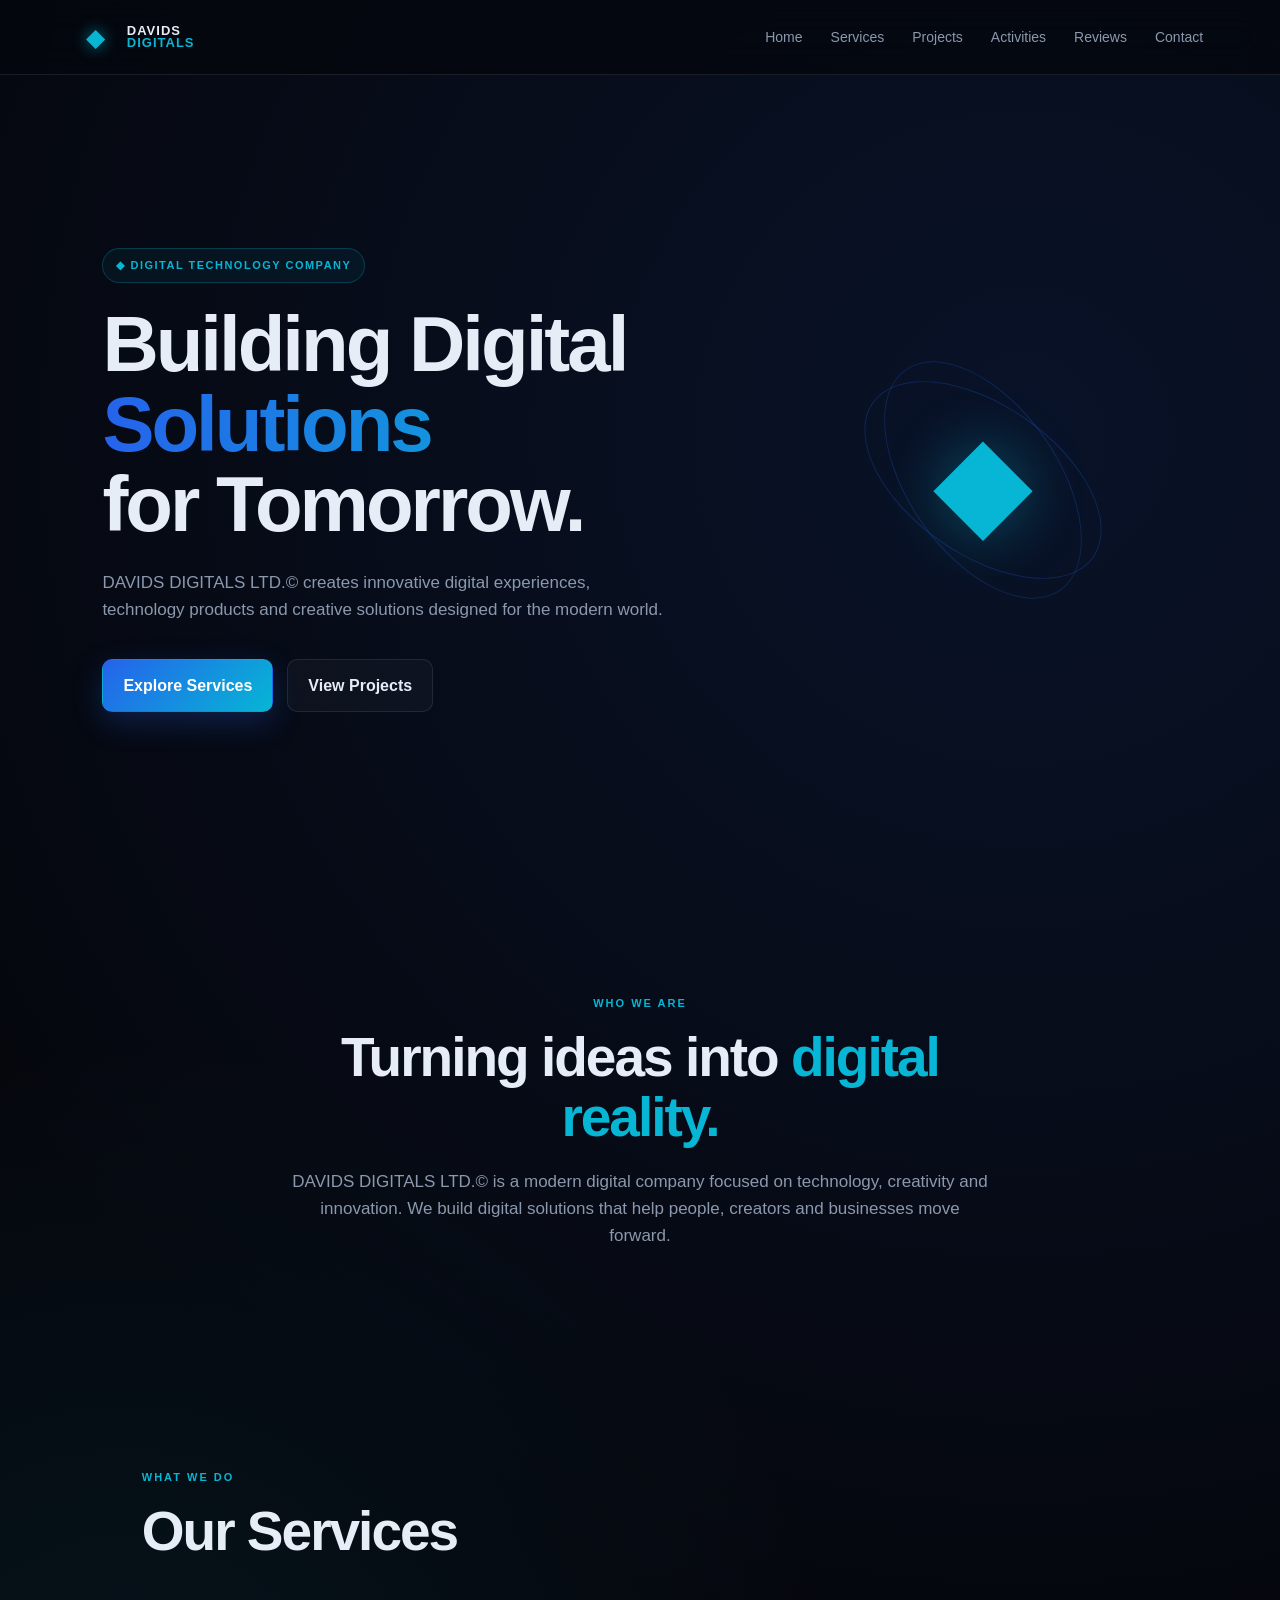
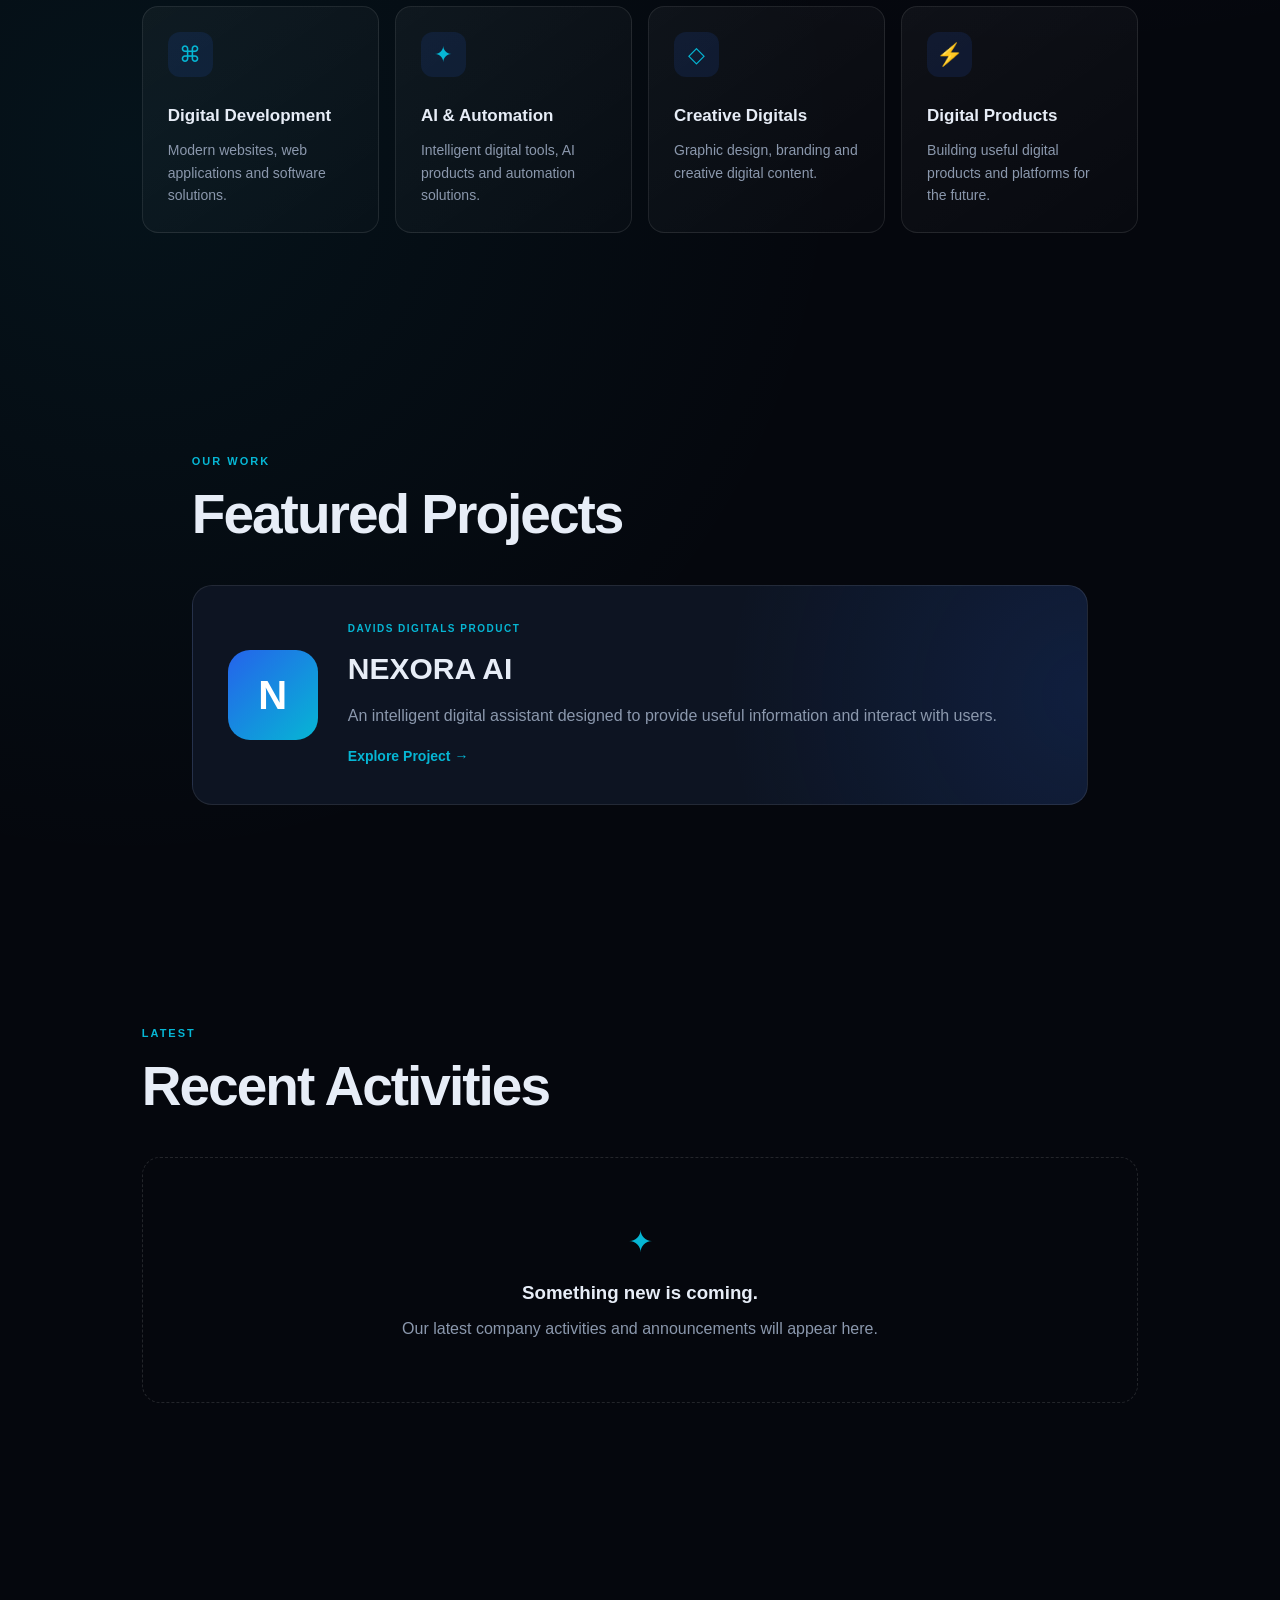
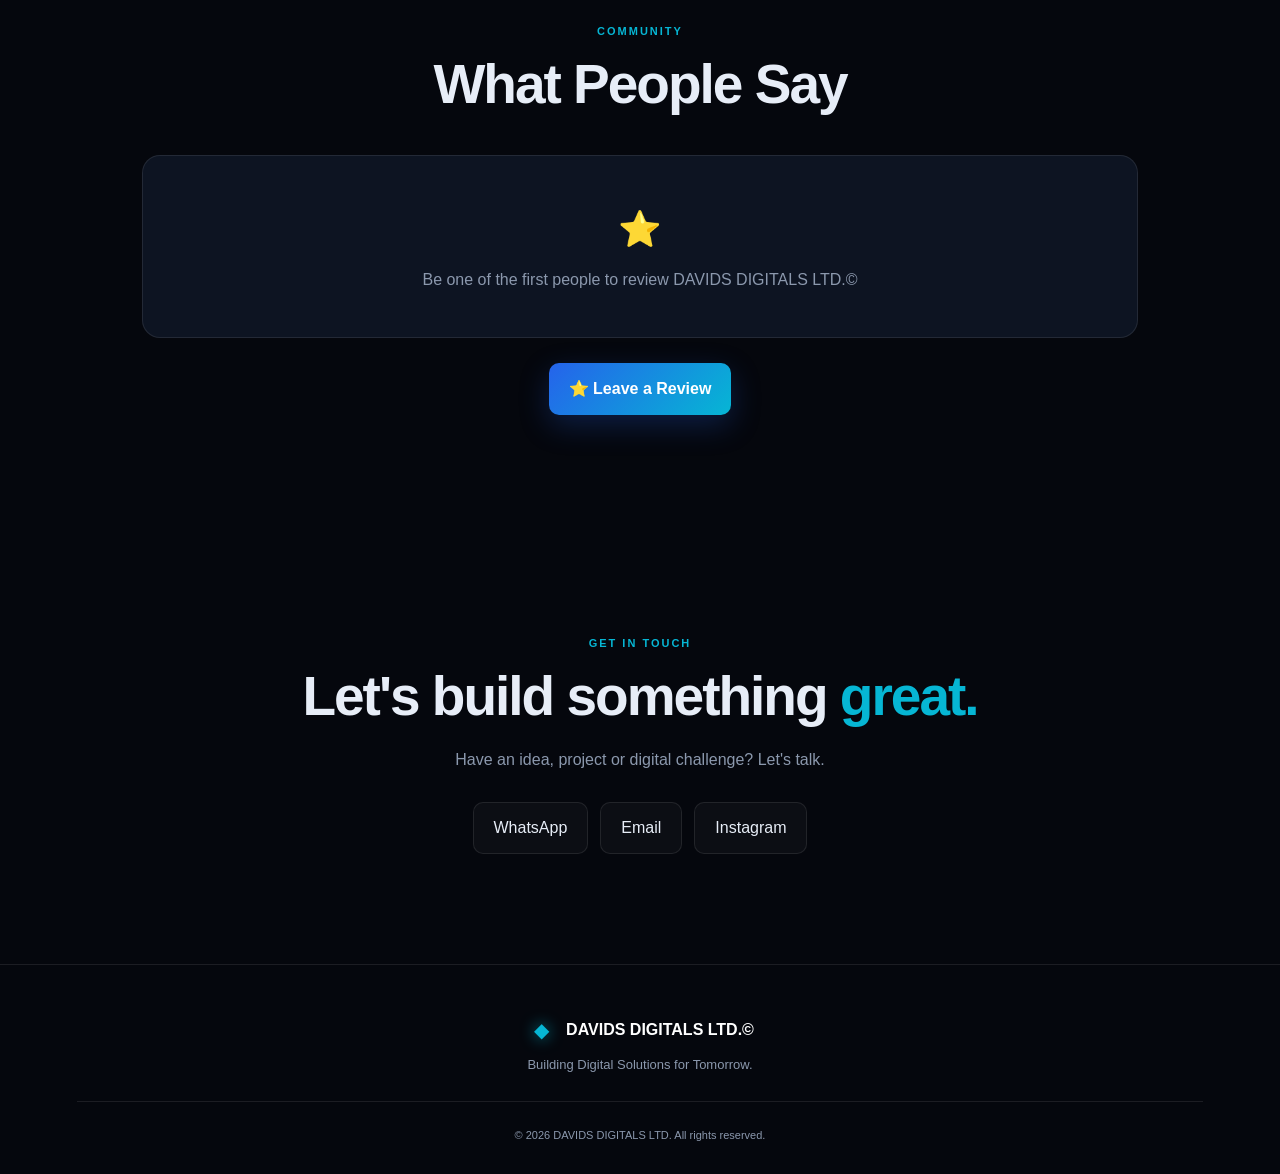
==== index.html @ cd8a924b "Initial DAVIDS DIGITALS website" ====
<!DOCTYPE html><html lang="en">
<head>
    <meta charset="UTF-8">
    <meta name="viewport" content="width=device-width, initial-scale=1.0"><title>DAVIDS DIGITALS LTD.©</title>

<link rel="stylesheet" href="style.css">

</head><body><!-- NAVIGATION -->
<header class="navbar">
    <div class="brand">
        <div class="diamond-logo">◆</div>

        <div class="brand-name">
            <span>DAVIDS</span>
            <span>DIGITALS</span>
        </div>
    </div>

    <button class="menu-btn" id="menuBtn">☰</button>

    <nav id="navMenu">
        <a href="#home">Home</a>
        <a href="#services">Services</a>
        <a href="#projects">Projects</a>
        <a href="#activities">Activities</a>
        <a href="#reviews">Reviews</a>
        <a href="#contact">Contact</a>
    </nav>
</header>


<!-- HERO -->
<main>

    <section class="hero" id="home">

        <div class="hero-content">

            <div class="hero-badge">
                ◆ DIGITAL TECHNOLOGY COMPANY
            </div>

            <h1>
                Building Digital
                <span>Solutions</span>
                for Tomorrow.
            </h1>

            <p>
                DAVIDS DIGITALS LTD.© creates innovative digital
                experiences, technology products and creative solutions
                designed for the modern world.
            </p>

            <div class="hero-buttons">
                <a href="#services" class="btn primary-btn">
                    Explore Services
                </a>

                <a href="#projects" class="btn secondary-btn">
                    View Projects
                </a>
            </div>

        </div>

        <div class="hero-visual">
            <div class="diamond-container">
                <div class="big-diamond">◆</div>

                <div class="orbit orbit-one"></div>
                <div class="orbit orbit-two"></div>
            </div>
        </div>

    </section>


    <!-- ABOUT -->
    <section class="about section">

        <div class="section-label">WHO WE ARE</div>

        <h2>
            Turning ideas into
            <span>digital reality.</span>
        </h2>

        <p>
            DAVIDS DIGITALS LTD.© is a modern digital company focused
            on technology, creativity and innovation. We build digital
            solutions that help people, creators and businesses move
            forward.
        </p>

    </section>


    <!-- SERVICES -->
    <section class="section" id="services">

        <div class="section-label">WHAT WE DO</div>

        <h2>Our Services</h2>

        <div class="services-grid">

            <div class="service-card">
                <div class="service-icon">⌘</div>
                <h3>Digital Development</h3>
                <p>
                    Modern websites, web applications and software
                    solutions.
                </p>
            </div>

            <div class="service-card">
                <div class="service-icon">✦</div>
                <h3>AI & Automation</h3>
                <p>
                    Intelligent digital tools, AI products and
                    automation solutions.
                </p>
            </div>

            <div class="service-card">
                <div class="service-icon">◇</div>
                <h3>Creative Digitals</h3>
                <p>
                    Graphic design, branding and creative digital
                    content.
                </p>
            </div>

            <div class="service-card">
                <div class="service-icon">⚡</div>
                <h3>Digital Products</h3>
                <p>
                    Building useful digital products and platforms
                    for the future.
                </p>
            </div>

        </div>

    </section>


    <!-- PROJECTS -->
    <section class="section projects-section" id="projects">

        <div class="section-label">OUR WORK</div>

        <h2>Featured Projects</h2>

        <div class="project-card">

            <div class="project-icon">N</div>

            <div class="project-info">
                <div class="project-tag">
                    DAVIDS DIGITALS PRODUCT
                </div>

                <h3>NEXORA AI</h3>

                <p>
                    An intelligent digital assistant designed to
                    provide useful information and interact with users.
                </p>

                <a href="#" class="project-link">
                    Explore Project →
                </a>
            </div>

        </div>

    </section>


    <!-- ACTIVITIES -->
    <section class="section" id="activities">

        <div class="section-label">LATEST</div>

        <h2>Recent Activities</h2>

        <div class="activity-empty">

            <div class="activity-icon">✦</div>

            <h3>Something new is coming.</h3>

            <p>
                Our latest company activities and announcements
                will appear here.
            </p>

        </div>

    </section>


    <!-- REVIEWS -->
    <section class="section reviews-section" id="reviews">

        <div class="section-label">COMMUNITY</div>

        <h2>What People Say</h2>

        <div id="reviewsContainer" class="reviews-container">

            <div class="review-empty">
                <div>⭐</div>

                <p>
                    Be one of the first people to review
                    DAVIDS DIGITALS LTD.©
                </p>
            </div>

        </div>

        <button class="btn primary-btn review-btn" id="reviewBtn">
            ⭐ Leave a Review
        </button>

    </section>


    <!-- CONTACT -->
    <section class="contact section" id="contact">

        <div class="section-label">GET IN TOUCH</div>

        <h2>
            Let's build something
            <span>great.</span>
        </h2>

        <p>
            Have an idea, project or digital challenge?
            Let's talk.
        </p>

        <div class="contact-buttons">

            <a href="#" class="contact-btn">
                WhatsApp
            </a>

            <a href="#" class="contact-btn">
                Email
            </a>

            <a href="#" class="contact-btn">
                Instagram
            </a>

        </div>

    </section>

</main>


<!-- FOOTER -->
<footer>

    <div class="footer-logo">
        <div class="diamond-logo">◆</div>

        <strong>DAVIDS DIGITALS LTD.©</strong>
    </div>

    <p>
        Building Digital Solutions for Tomorrow.
    </p>

    <div class="footer-line"></div>

    <p class="copyright">
        © 2026 DAVIDS DIGITALS LTD. All rights reserved.
    </p>

</footer>


<!-- REVIEW MODAL -->
<div class="modal" id="reviewModal">

    <div class="modal-box">

        <button class="close-modal" id="closeModal">
            ×
        </button>

        <div class="section-label">YOUR FEEDBACK</div>

        <h2>Leave a Review</h2>

        <form id="reviewForm">

            <input
                type="text"
                id="reviewName"
                placeholder="Your name"
                required
            >

            <div class="rating" id="rating">

                <button type="button" data-rating="1">★</button>
                <button type="button" data-rating="2">★</button>
                <button type="button" data-rating="3">★</button>
                <button type="button" data-rating="4">★</button>
                <button type="button" data-rating="5">★</button>

            </div>

            <textarea
                id="reviewText"
                placeholder="Write your review..."
                rows="5"
                required
            ></textarea>

            <button
                type="submit"
                class="btn primary-btn submit-review"
            >
                Submit Review
            </button>

        </form>

    </div>

</div>


<script src="script.js"></script>

</body>
</html>
---- style.css ----
/* =========================================================
DAVIDS DIGITALS LTD.©
PREMIUM DIGITAL COMPANY WEBSITE
========================================================= */

:root {
--bg: #05070d;
--bg-soft: #0a0f1c;
--card: #0d1422;
--card-hover: #111c2f;

--blue: #2563eb;
--cyan: #06b6d4;
--white: #ffffff;
--text: #e7edf7;
--muted: #8b98ad;

--border: rgba(255, 255, 255, 0.09);

--shadow:
    0 20px 60px rgba(0, 0, 0, 0.45);

}

/* =========================================================
RESET
========================================================= */

* {
  margin: 0;
  padding: 0;
  box-sizing: border-box;
  }

html {
scroll-behavior: smooth;
}

body {
font-family:
Inter,
Arial,
Helvetica,
sans-serif;

background:
    radial-gradient(
        circle at 80% 10%,
        rgba(37, 99, 235, 0.12),
        transparent 30%
    ),
    radial-gradient(
        circle at 10% 40%,
        rgba(6, 182, 212, 0.07),
        transparent 25%
    ),
    var(--bg);

color: var(--text);

line-height: 1.6;

min-height: 100vh;

overflow-x: hidden;

}

a {
color: inherit;
text-decoration: none;
}

button,
input,
textarea {
font: inherit;
}

/* =========================================================
NAVBAR
========================================================= */

.navbar {
position: sticky;
top: 0;
z-index: 1000;

width: 100%;

display: flex;
align-items: center;
justify-content: space-between;

padding: 18px 6%;

background: rgba(5, 7, 13, 0.78);

backdrop-filter: blur(18px);

border-bottom: 1px solid var(--border);

}

/* BRAND */

.brand {
display: flex;
align-items: center;
gap: 12px;
}

.diamond-logo {
width: 38px;
height: 38px;

display: flex;
align-items: center;
justify-content: center;

color: var(--cyan);

font-size: 25px;

transform: rotate(0deg);

text-shadow:
    0 0 15px rgba(6, 182, 212, 0.7);

animation: diamondGlow 3s ease-in-out infinite;

}

@keyframes diamondGlow {

0%,
100% {
    filter: drop-shadow(
        0 0 5px rgba(6, 182, 212, 0.2)
    );
}

50% {
    filter: drop-shadow(
        0 0 15px rgba(37, 99, 235, 0.7)
    );
}

}

.brand-name {
display: flex;
flex-direction: column;

line-height: 0.9;

font-size: 13px;

font-weight: 800;

letter-spacing: 1px;

}

.brand-name span:last-child {
color: var(--cyan);
}

/* NAVIGATION */

nav {
display: flex;
align-items: center;

gap: 28px;

}

nav a {
color: var(--muted);

font-size: 14px;

transition: 0.25s ease;

}

nav a:hover {
color: var(--white);
}

/* MOBILE MENU BUTTON */

.menu-btn {
display: none;

background: none;

border: none;

color: var(--white);

font-size: 25px;

cursor: pointer;

}

/* =========================================================
HERO
========================================================= */

.hero {
min-height: 90vh;

display: flex;
align-items: center;
justify-content: space-between;

gap: 50px;

padding: 80px 8%;

position: relative;

}

.hero-content {
max-width: 650px;

animation: heroEnter 0.9s ease forwards;

}

@keyframes heroEnter {

from {
    opacity: 0;
    transform: translateY(25px);
}

to {
    opacity: 1;
    transform: translateY(0);
}

}

/* BADGE */

.hero-badge {
display: inline-flex;

padding: 8px 13px;

margin-bottom: 22px;

border: 1px solid rgba(6, 182, 212, 0.25);

border-radius: 50px;

background: rgba(6, 182, 212, 0.06);

color: var(--cyan);

font-size: 11px;

letter-spacing: 1.5px;

font-weight: 700;

}

/* HERO TITLE */

.hero h1 {
font-size: clamp(45px, 7vw, 78px);

line-height: 1.02;

letter-spacing: -3px;

margin-bottom: 25px;

}

.hero h1 span {
display: block;

background:
    linear-gradient(
        90deg,
        var(--blue),
        var(--cyan)
    );

-webkit-background-clip: text;

background-clip: text;

color: transparent;

}

.hero p {
color: var(--muted);

max-width: 570px;

font-size: 17px;

margin-bottom: 35px;

}

/* HERO BUTTONS */

.hero-buttons {
display: flex;

gap: 14px;

flex-wrap: wrap;

}

.btn {
display: inline-flex;

align-items: center;
justify-content: center;

padding: 13px 20px;

border-radius: 10px;

border: 1px solid transparent;

font-weight: 700;

cursor: pointer;

transition: 0.25s ease;

}

.primary-btn {
background:
linear-gradient(
135deg,
var(--blue),
var(--cyan)
);

color: white;

box-shadow:
    0 10px 30px rgba(37, 99, 235, 0.25);

}

.primary-btn:hover {
transform: translateY(-3px);

box-shadow:
    0 15px 35px rgba(37, 99, 235, 0.4);

}

.secondary-btn {
border-color: var(--border);

background: rgba(255, 255, 255, 0.03);

color: var(--text);

}

.secondary-btn:hover {
background: rgba(255, 255, 255, 0.07);

transform: translateY(-3px);

}

/* =========================================================
HERO DIAMOND
========================================================= */

.hero-visual {
width: 390px;
height: 390px;

display: flex;
align-items: center;
justify-content: center;

position: relative;

}

.diamond-container {
width: 260px;
height: 260px;

position: relative;

display: flex;
align-items: center;
justify-content: center;

}

.big-diamond {
width: 170px;
height: 170px;

display: flex;
align-items: center;
justify-content: center;

font-size: 130px;

color: var(--cyan);

filter:
    drop-shadow(
        0 0 30px rgba(6, 182, 212, 0.4)
    );

animation:
    floatingDiamond 4s ease-in-out infinite;

}

@keyframes floatingDiamond {

0%,
100% {
    transform: translateY(0) rotate(0deg);
}

50% {
    transform: translateY(-14px) rotate(5deg);
}

}

.orbit {
position: absolute;

border: 1px solid rgba(37, 99, 235, 0.25);

border-radius: 50%;

}

.orbit-one {
width: 270px;
height: 150px;

transform: rotate(35deg);

animation: orbitOne 7s linear infinite;

}

.orbit-two {
width: 150px;
height: 270px;

transform: rotate(-35deg);

animation: orbitTwo 7s linear infinite;

}

@keyframes orbitOne {
to {
transform: rotate(395deg);
}
}

@keyframes orbitTwo {
to {
transform: rotate(325deg);
}
}

/* =========================================================
GENERAL SECTIONS
========================================================= */

.section {
max-width: 1150px;

margin: auto;

padding: 110px 6%;

}

.section-label {
color: var(--cyan);

font-size: 11px;

font-weight: 800;

letter-spacing: 2px;

margin-bottom: 14px;

}

.section h2,
.about h2,
.contact h2 {
font-size: clamp(35px, 5vw, 55px);

line-height: 1.1;

letter-spacing: -2px;

margin-bottom: 20px;

}

.section h2 span,
.about h2 span,
.contact h2 span {
color: var(--cyan);
}

.about {
max-width: 850px;

text-align: center;

}

.about .section-label {
text-align: center;
}

.about p {
color: var(--muted);

font-size: 17px;

max-width: 700px;

margin: auto;

}

/* =========================================================
SERVICES
========================================================= */

.services-grid {
display: grid;

grid-template-columns:
    repeat(4, 1fr);

gap: 16px;

margin-top: 45px;

}

.service-card {
background:
linear-gradient(
145deg,
rgba(255, 255, 255, 0.045),
rgba(255, 255, 255, 0.015)
);

border: 1px solid var(--border);

border-radius: 16px;

padding: 25px;

min-height: 220px;

transition: 0.3s ease;

}

.service-card:hover {
transform: translateY(-8px);

background: var(--card-hover);

border-color:
    rgba(6, 182, 212, 0.25);

box-shadow: var(--shadow);

}

.service-icon {
width: 45px;
height: 45px;

display: flex;

align-items: center;
justify-content: center;

border-radius: 12px;

margin-bottom: 25px;

background:
    rgba(37, 99, 235, 0.12);

color: var(--cyan);

font-size: 22px;

}

.service-card h3 {
font-size: 17px;

margin-bottom: 10px;

}

.service-card p {
color: var(--muted);

font-size: 14px;

}

/* =========================================================
PROJECTS
========================================================= */

.projects-section {
max-width: 1050px;
}

.project-card {
display: flex;

align-items: center;

gap: 30px;

margin-top: 40px;

padding: 35px;

border-radius: 20px;

background:
    radial-gradient(
        circle at right,
        rgba(37, 99, 235, 0.14),
        transparent 40%
    ),
    var(--card);

border: 1px solid var(--border);

transition: 0.3s ease;

}

.project-card:hover {
transform: translateY(-5px);

border-color:
    rgba(6, 182, 212, 0.25);

}

.project-icon {
width: 90px;
height: 90px;

flex-shrink: 0;

display: flex;
align-items: center;
justify-content: center;

border-radius: 22px;

background:
    linear-gradient(
        135deg,
        var(--blue),
        var(--cyan)
    );

color: white;

font-size: 40px;

font-weight: 900;

}

.project-tag {
color: var(--cyan);

font-size: 10px;

font-weight: 800;

letter-spacing: 1.5px;

margin-bottom: 8px;

}

.project-info h3 {
font-size: 30px;

margin-bottom: 10px;

}

.project-info p {
color: var(--muted);

margin-bottom: 15px;

}

.project-link {
color: var(--cyan);

font-weight: 700;

font-size: 14px;

}

/* =========================================================
ACTIVITIES
========================================================= */

.activity-empty {
margin-top: 40px;

padding: 60px 25px;

text-align: center;

border: 1px dashed
    rgba(255, 255, 255, 0.12);

border-radius: 18px;

}

.activity-icon {
font-size: 30px;

color: var(--cyan);

margin-bottom: 12px;

}

.activity-empty h3 {
margin-bottom: 8px;
}

.activity-empty p {
color: var(--muted);
}

/* =========================================================
REVIEWS
========================================================= */

.reviews-section {
text-align: center;
}

.reviews-container {
display: grid;

grid-template-columns:
    repeat(3, 1fr);

gap: 16px;

margin-top: 40px;

}

.review-empty {
grid-column:
1 / -1;

padding: 45px;

border-radius: 18px;

background: var(--card);

border: 1px solid var(--border);

color: var(--muted);

}

.review-empty div {
font-size: 35px;

margin-bottom: 10px;

}

.review-btn {
margin-top: 25px;

border: none;

}

/* =========================================================
CONTACT
========================================================= */

.contact {
text-align: center;

max-width: 850px;

}

.contact p {
color: var(--muted);

margin-bottom: 30px;

}

.contact-buttons {
display: flex;

justify-content: center;

flex-wrap: wrap;

gap: 12px;

}

.contact-btn {
padding: 12px 20px;

border-radius: 10px;

border: 1px solid var(--border);

background: rgba(255, 255, 255, 0.03);

transition: 0.25s ease;

}

.contact-btn:hover {
background: rgba(37, 99, 235, 0.12);

border-color:
    rgba(37, 99, 235, 0.35);

transform: translateY(-3px);

}

/* =========================================================
FOOTER
========================================================= */

footer {
padding: 50px 6% 30px;

border-top: 1px solid var(--border);

text-align: center;

color: var(--muted);

}

.footer-logo {
display: flex;

align-items: center;
justify-content: center;

gap: 10px;

color: var(--white);

margin-bottom: 10px;

}

.footer-logo .diamond-logo {
width: 30px;
height: 30px;

font-size: 20px;

}

footer p {
font-size: 13px;
}

.footer-line {
width: 100%;

height: 1px;

background: var(--border);

margin: 25px 0;

}

.copyright {
font-size: 11px;
}

/* =========================================================
REVIEW MODAL
========================================================= */

.modal {
position: fixed;

inset: 0;

z-index: 2000;

display: none;

align-items: center;
justify-content: center;

padding: 20px;

background:
    rgba(0, 0, 0, 0.75);

backdrop-filter: blur(10px);

}

.modal.active {
display: flex;
}

.modal-box {
width: 100%;

max-width: 480px;

padding: 30px;

position: relative;

background: #0a101c;

border: 1px solid var(--border);

border-radius: 20px;

box-shadow: var(--shadow);

}

.close-modal {
position: absolute;

top: 15px;
right: 18px;

background: none;

border: none;

color: var(--muted);

font-size: 28px;

cursor: pointer;

}

.close-modal:hover {
color: white;
}

.modal-box h2 {
margin-bottom: 25px;
}

.modal-box input,
.modal-box textarea {
width: 100%;

margin-bottom: 15px;

padding: 14px 15px;

border-radius: 10px;

border: 1px solid var(--border);

outline: none;

background: rgba(255, 255, 255, 0.04);

color: white;

}

.modal-box input:focus,
.modal-box textarea:focus {
border-color: var(--cyan);
}

.rating {
display: flex;

gap: 5px;

margin-bottom: 15px;

}

.rating button {
border: none;

background: none;

color: #4b5563;

font-size: 28px;

cursor: pointer;

transition: 0.2s ease;

}

.rating button.active,
.rating button:hover {
color: #facc15;

transform: scale(1.08);

}

.submit-review {
width: 100%;

border: none;

}

/* =========================================================
RESPONSIVE DESIGN
========================================================= */

@media (max-width: 900px) {

nav {
    position: absolute;

    top: 75px;
    left: 0;

    width: 100%;

    display: none;

    flex-direction: column;

    gap: 0;

    padding: 15px 6%;

    background: rgba(5, 7, 13, 0.97);

    border-bottom: 1px solid var(--border);
}

nav.active {
    display: flex;
}

nav a {
    width: 100%;

    padding: 14px 0;

    border-bottom: 1px solid var(--border);
}

.menu-btn {
    display: block;
}

.hero {
    flex-direction: column;

    text-align: center;

    padding-top: 60px;
}

.hero-content {
    display: flex;

    flex-direction: column;

    align-items: center;
}

.hero-visual {
    width: 300px;
    height: 300px;
}

.services-grid {
    grid-template-columns:
        repeat(2, 1fr);
}

.reviews-container {
    grid-template-columns:
        1fr;
}

}

@media (max-width: 600px) {

.navbar {
    padding: 15px 5%;
}

.hero {
    padding: 55px 5%;
}

.hero h1 {
    letter-spacing: -2px;

    font-size: 48px;
}

.hero p {
    font-size: 15px;
}

.hero-visual {
    transform: scale(0.82);
}

.section {
    padding: 80px 5%;
}

.services-grid {
    grid-template-columns: 1fr;
}

.project-card {
    flex-direction: column;

    text-align: center;

    padding: 28px 20px;
}

.project-icon {
    width: 75px;
    height: 75px;

    font-size: 32px;
}

.project-info h3 {
    font-size: 26px;
}

.hero-buttons {
    justify-content: center;
}

.btn {
    width: 100%;
}

.contact-buttons {
    flex-direction: column;
}

.contact-btn {
    width: 100%;
}

}
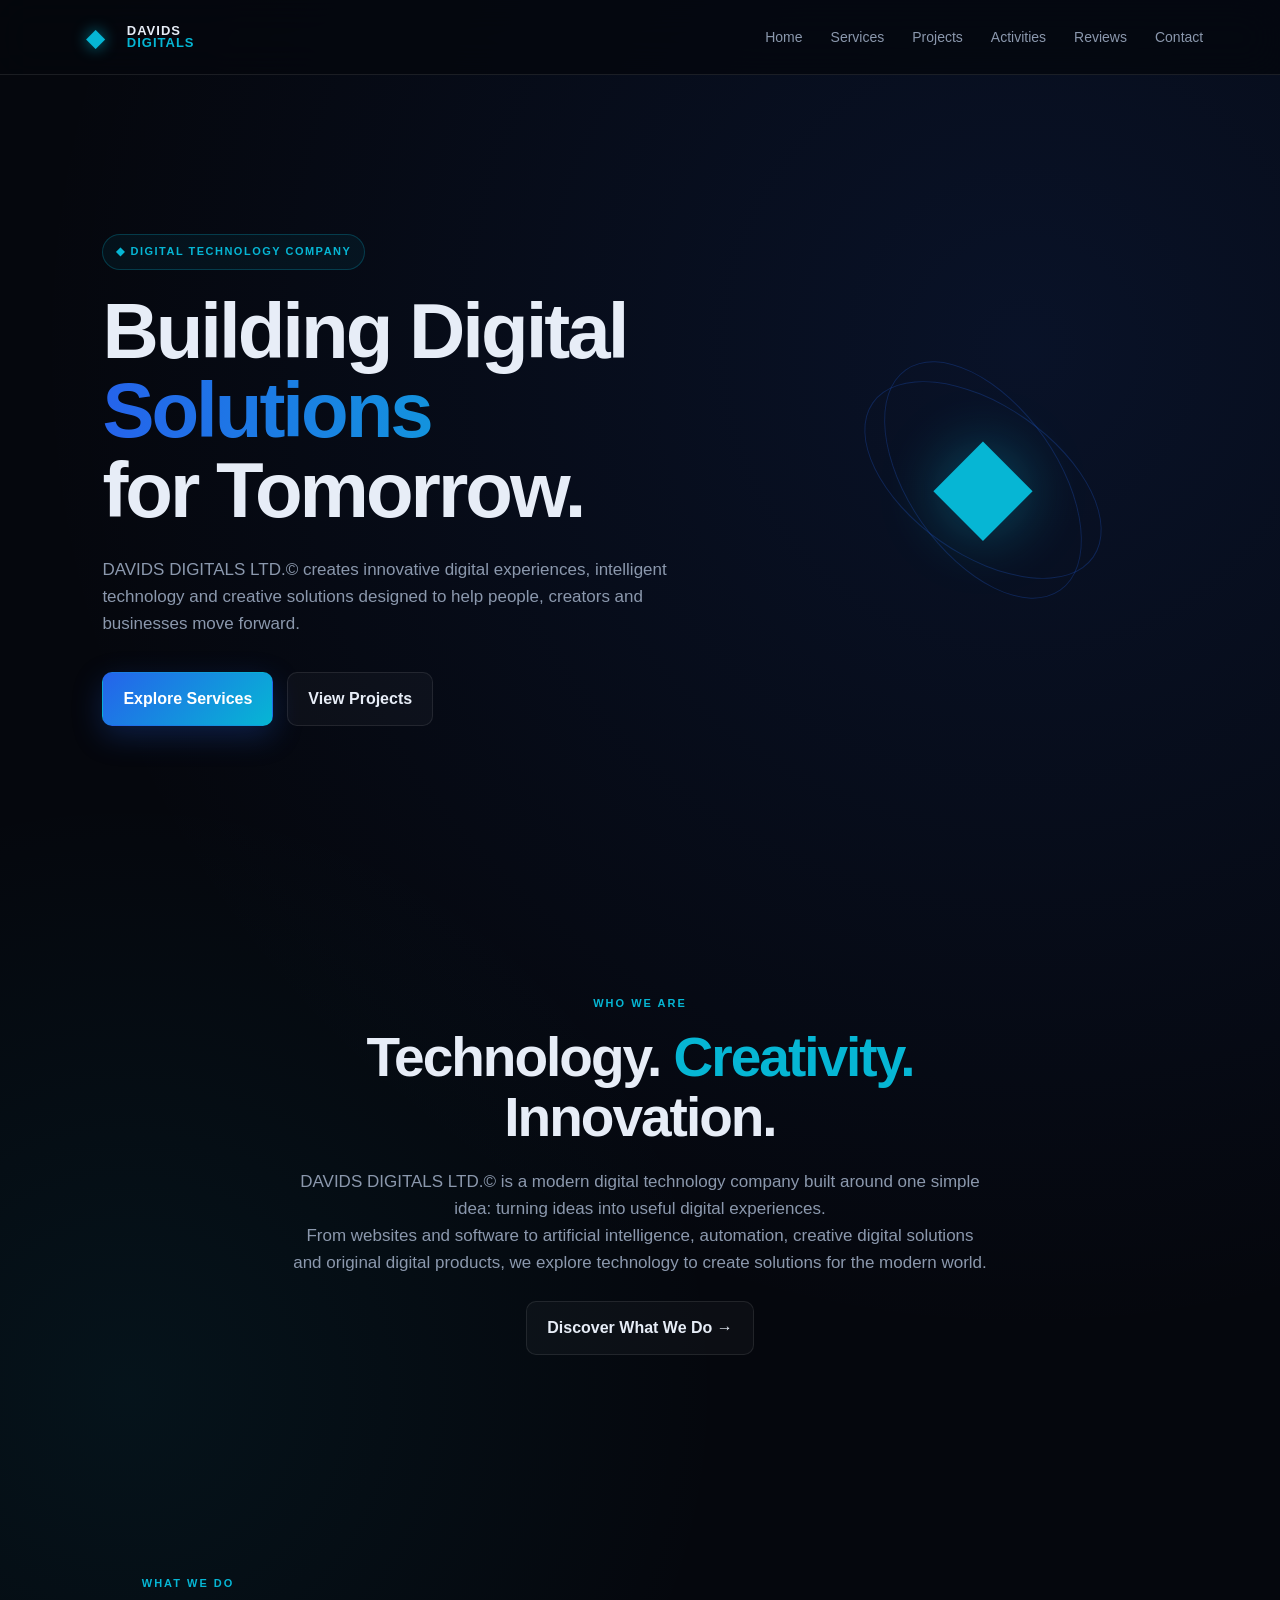
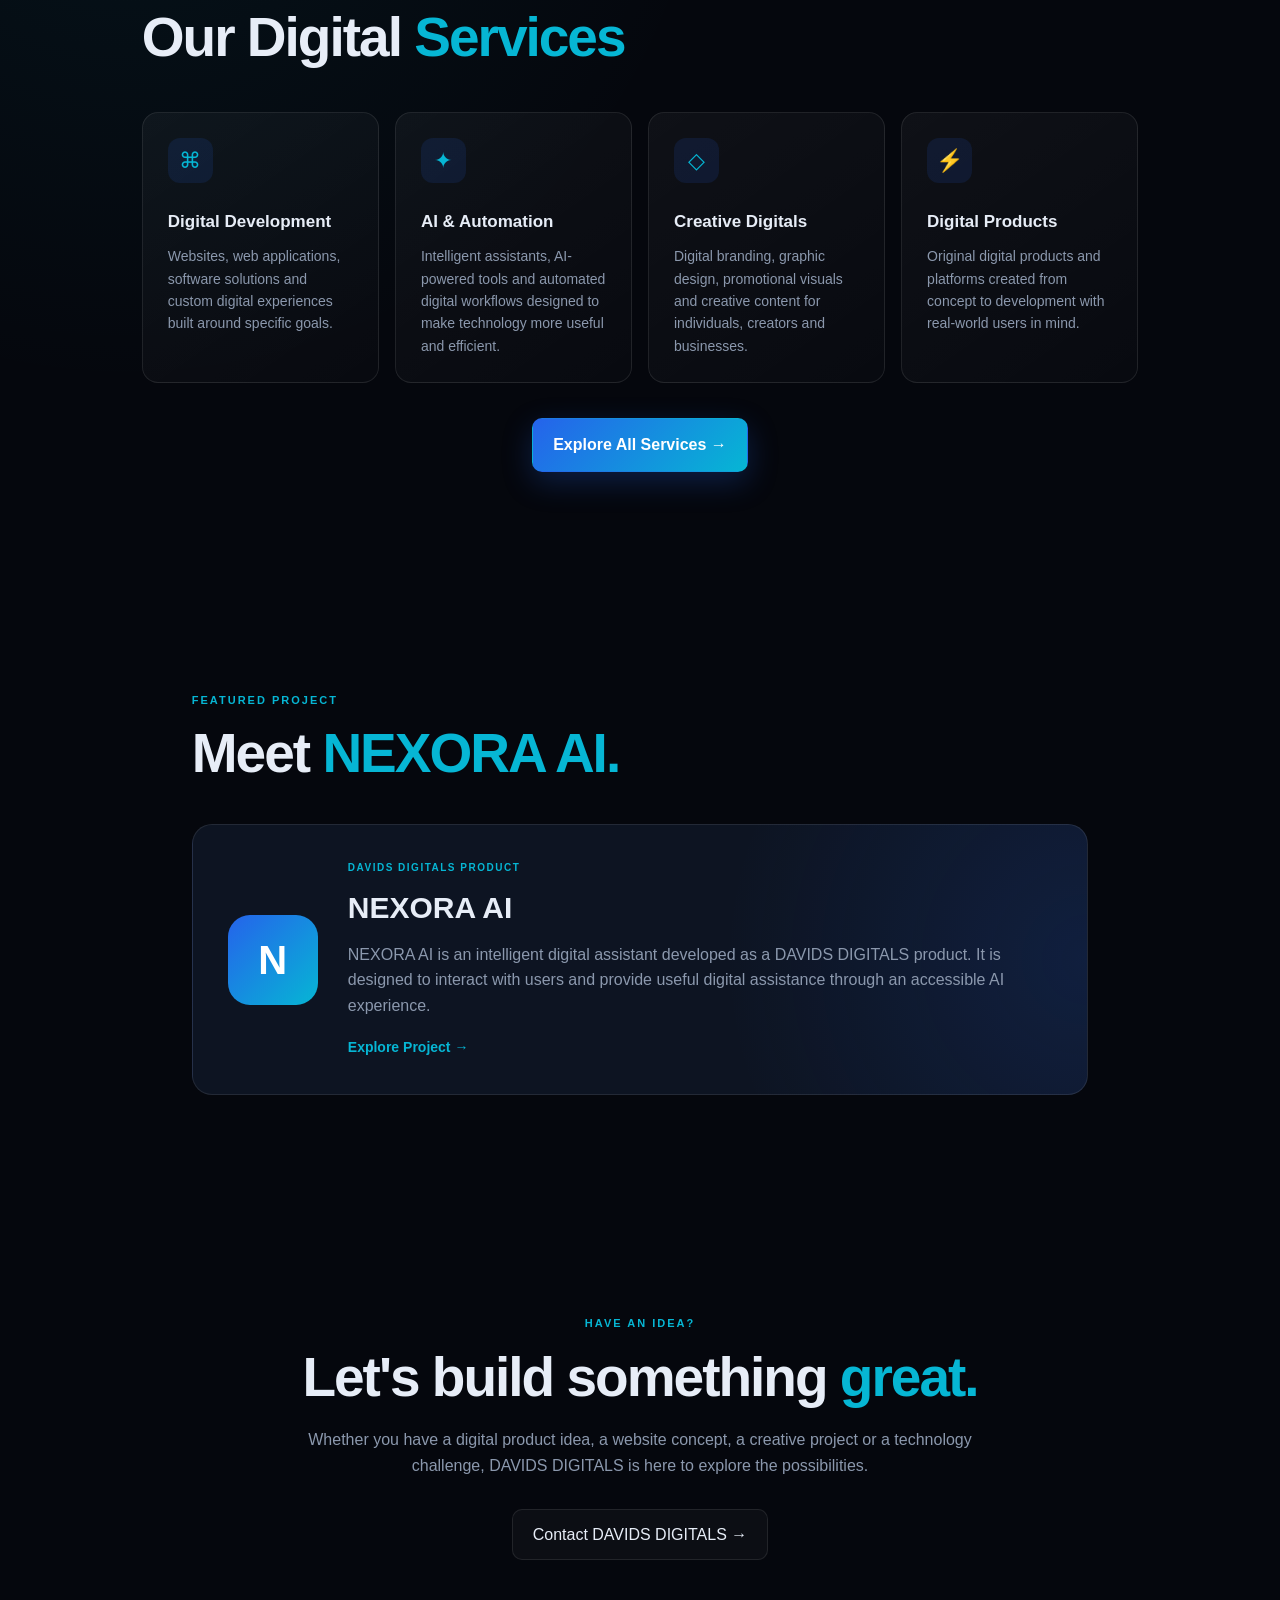
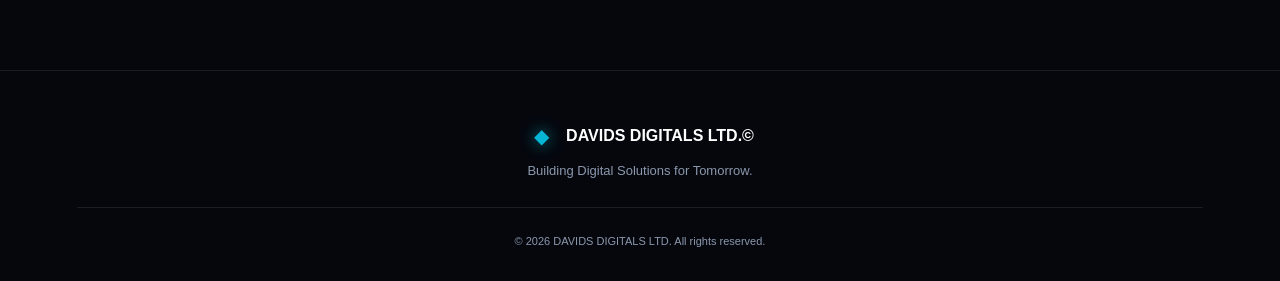
==== commit 4b5776b5: "Build multi-page DAVIDS DIGITALS website" ====
--- a/index.html
+++ b/index.html
@@ -1,346 +1,473 @@
-<!DOCTYPE html><html lang="en">
+<!DOCTYPE html>
+<html lang="en">
 <head>
     <meta charset="UTF-8">
-    <meta name="viewport" content="width=device-width, initial-scale=1.0"><title>DAVIDS DIGITALS LTD.©</title>
-
-<link rel="stylesheet" href="style.css">
-
-</head><body><!-- NAVIGATION -->
-<header class="navbar">
-    <div class="brand">
-        <div class="diamond-logo">◆</div>
-
-        <div class="brand-name">
-            <span>DAVIDS</span>
-            <span>DIGITALS</span>
+    <meta name="viewport" content="width=device-width, initial-scale=1.0">
+
+    <title>DAVIDS DIGITALS LTD.© | Building Digital Solutions for Tomorrow</title>
+
+    <meta
+        name="description"
+        content="DAVIDS DIGITALS LTD.© is a digital technology company focused on development, artificial intelligence, automation, creative digital solutions and digital products."
+    >
+
+    <link rel="stylesheet" href="style.css">
+</head>
+
+<body>
+
+    <!-- =========================
+         NAVIGATION
+    ========================== -->
+
+    <header class="navbar">
+
+        <a href="index.html" class="brand">
+
+            <div class="diamond-logo">
+                ◆
+            </div>
+
+            <div class="brand-name">
+                <span>DAVIDS</span>
+                <span>DIGITALS</span>
+            </div>
+
+        </a>
+
+
+        <button
+            class="menu-btn"
+            id="menuBtn"
+            aria-label="Open navigation"
+        >
+            ☰
+        </button>
+
+
+        <nav id="navMenu">
+
+            <a href="index.html">
+                Home
+            </a>
+
+            <a href="services.html">
+                Services
+            </a>
+
+            <a href="projects.html">
+                Projects
+            </a>
+
+            <a href="activities.html">
+                Activities
+            </a>
+
+            <a href="reviews.html">
+                Reviews
+            </a>
+
+            <a href="contact.html">
+                Contact
+            </a>
+
+        </nav>
+
+    </header>
+
+
+    <!-- =========================
+         MAIN
+    ========================== -->
+
+    <main>
+
+
+        <!-- HERO -->
+
+        <section class="hero" id="home">
+
+            <div class="hero-content">
+
+                <div class="hero-badge">
+                    ◆ DIGITAL TECHNOLOGY COMPANY
+                </div>
+
+
+                <h1>
+                    Building Digital
+                    <span>Solutions</span>
+                    for Tomorrow.
+                </h1>
+
+
+                <p>
+                    DAVIDS DIGITALS LTD.© creates innovative digital
+                    experiences, intelligent technology and creative
+                    solutions designed to help people, creators and
+                    businesses move forward.
+                </p>
+
+
+                <div class="hero-buttons">
+
+                    <a
+                        href="services.html"
+                        class="btn primary-btn"
+                    >
+                        Explore Services
+                    </a>
+
+
+                    <a
+                        href="projects.html"
+                        class="btn secondary-btn"
+                    >
+                        View Projects
+                    </a>
+
+                </div>
+
+            </div>
+
+
+            <!-- HERO VISUAL -->
+
+            <div class="hero-visual">
+
+                <div class="diamond-container">
+
+                    <div class="big-diamond">
+                        ◆
+                    </div>
+
+                    <div class="orbit orbit-one"></div>
+
+                    <div class="orbit orbit-two"></div>
+
+                </div>
+
+            </div>
+
+        </section>
+
+
+
+        <!-- =========================
+             COMPANY INTRODUCTION
+        ========================== -->
+
+        <section class="about section">
+
+            <div class="section-label">
+                WHO WE ARE
+            </div>
+
+
+            <h2>
+                Technology.
+                <span>Creativity.</span>
+                Innovation.
+            </h2>
+
+
+            <p>
+                DAVIDS DIGITALS LTD.© is a modern digital technology
+                company built around one simple idea: turning ideas
+                into useful digital experiences.
+            </p>
+
+
+            <p>
+                From websites and software to artificial intelligence,
+                automation, creative digital solutions and original
+                digital products, we explore technology to create
+                solutions for the modern world.
+            </p>
+
+
+            <a
+                href="services.html"
+                class="btn secondary-btn"
+                style="margin-top:25px;"
+            >
+                Discover What We Do →
+            </a>
+
+        </section>
+
+
+
+        <!-- =========================
+             SERVICES PREVIEW
+        ========================== -->
+
+        <section class="section">
+
+            <div class="section-label">
+                WHAT WE DO
+            </div>
+
+
+            <h2>
+                Our Digital
+                <span>Services</span>
+            </h2>
+
+
+            <div class="services-grid">
+
+
+                <!-- SERVICE 1 -->
+
+                <div class="service-card">
+
+                    <div class="service-icon">
+                        ⌘
+                    </div>
+
+
+                    <h3>
+                        Digital Development
+                    </h3>
+
+
+                    <p>
+                        Websites, web applications, software solutions
+                        and custom digital experiences built around
+                        specific goals.
+                    </p>
+
+                </div>
+
+
+
+                <!-- SERVICE 2 -->
+
+                <div class="service-card">
+
+                    <div class="service-icon">
+                        ✦
+                    </div>
+
+
+                    <h3>
+                        AI & Automation
+                    </h3>
+
+
+                    <p>
+                        Intelligent assistants, AI-powered tools and
+                        automated digital workflows designed to make
+                        technology more useful and efficient.
+                    </p>
+
+                </div>
+
+
+
+                <!-- SERVICE 3 -->
+
+                <div class="service-card">
+
+                    <div class="service-icon">
+                        ◇
+                    </div>
+
+
+                    <h3>
+                        Creative Digitals
+                    </h3>
+
+
+                    <p>
+                        Digital branding, graphic design, promotional
+                        visuals and creative content for individuals,
+                        creators and businesses.
+                    </p>
+
+                </div>
+
+
+
+                <!-- SERVICE 4 -->
+
+                <div class="service-card">
+
+                    <div class="service-icon">
+                        ⚡
+                    </div>
+
+
+                    <h3>
+                        Digital Products
+                    </h3>
+
+
+                    <p>
+                        Original digital products and platforms created
+                        from concept to development with real-world
+                        users in mind.
+                    </p>
+
+                </div>
+
+            </div>
+
+
+            <div style="text-align:center; margin-top:35px;">
+
+                <a
+                    href="services.html"
+                    class="btn primary-btn"
+                >
+                    Explore All Services →
+                </a>
+
+            </div>
+
+        </section>
+
+
+
+        <!-- =========================
+             FEATURED PROJECT
+        ========================== -->
+
+        <section class="section projects-section">
+
+            <div class="section-label">
+                FEATURED PROJECT
+            </div>
+
+
+            <h2>
+                Meet
+                <span>NEXORA AI.</span>
+            </h2>
+
+
+            <div class="project-card">
+
+                <div class="project-icon">
+                    N
+                </div>
+
+
+                <div class="project-info">
+
+                    <div class="project-tag">
+                        DAVIDS DIGITALS PRODUCT
+                    </div>
+
+
+                    <h3>
+                        NEXORA AI
+                    </h3>
+
+
+                    <p>
+                        NEXORA AI is an intelligent digital assistant
+                        developed as a DAVIDS DIGITALS product. It is
+                        designed to interact with users and provide
+                        useful digital assistance through an accessible
+                        AI experience.
+                    </p>
+
+
+                    <a
+                        href="projects.html"
+                        class="project-link"
+                    >
+                        Explore Project →
+                    </a>
+
+                </div>
+
+            </div>
+
+        </section>
+
+
+
+        <!-- =========================
+             CALL TO ACTION
+        ========================== -->
+
+        <section class="contact section">
+
+            <div class="section-label">
+                HAVE AN IDEA?
+            </div>
+
+
+            <h2>
+                Let's build something
+                <span>great.</span>
+            </h2>
+
+
+            <p>
+                Whether you have a digital product idea, a website
+                concept, a creative project or a technology challenge,
+                DAVIDS DIGITALS is here to explore the possibilities.
+            </p>
+
+
+            <div class="contact-buttons">
+
+                <a
+                    href="contact.html"
+                    class="contact-btn"
+                >
+                    Contact DAVIDS DIGITALS →
+                </a>
+
+            </div>
+
+        </section>
+
+    </main>
+
+
+
+    <!-- =========================
+         FOOTER
+    ========================== -->
+
+    <footer>
+
+        <div class="footer-logo">
+
+            <div class="diamond-logo">
+                ◆
+            </div>
+
+
+            <strong>
+                DAVIDS DIGITALS LTD.©
+            </strong>
+
         </div>
-    </div>
-
-    <button class="menu-btn" id="menuBtn">☰</button>
-
-    <nav id="navMenu">
-        <a href="#home">Home</a>
-        <a href="#services">Services</a>
-        <a href="#projects">Projects</a>
-        <a href="#activities">Activities</a>
-        <a href="#reviews">Reviews</a>
-        <a href="#contact">Contact</a>
-    </nav>
-</header>
-
-
-<!-- HERO -->
-<main>
-
-    <section class="hero" id="home">
-
-        <div class="hero-content">
-
-            <div class="hero-badge">
-                ◆ DIGITAL TECHNOLOGY COMPANY
-            </div>
-
-            <h1>
-                Building Digital
-                <span>Solutions</span>
-                for Tomorrow.
-            </h1>
-
-            <p>
-                DAVIDS DIGITALS LTD.© creates innovative digital
-                experiences, technology products and creative solutions
-                designed for the modern world.
-            </p>
-
-            <div class="hero-buttons">
-                <a href="#services" class="btn primary-btn">
-                    Explore Services
-                </a>
-
-                <a href="#projects" class="btn secondary-btn">
-                    View Projects
-                </a>
-            </div>
-
-        </div>
-
-        <div class="hero-visual">
-            <div class="diamond-container">
-                <div class="big-diamond">◆</div>
-
-                <div class="orbit orbit-one"></div>
-                <div class="orbit orbit-two"></div>
-            </div>
-        </div>
-
-    </section>
-
-
-    <!-- ABOUT -->
-    <section class="about section">
-
-        <div class="section-label">WHO WE ARE</div>
-
-        <h2>
-            Turning ideas into
-            <span>digital reality.</span>
-        </h2>
+
 
         <p>
-            DAVIDS DIGITALS LTD.© is a modern digital company focused
-            on technology, creativity and innovation. We build digital
-            solutions that help people, creators and businesses move
-            forward.
+            Building Digital Solutions for Tomorrow.
         </p>
 
-    </section>
-
-
-    <!-- SERVICES -->
-    <section class="section" id="services">
-
-        <div class="section-label">WHAT WE DO</div>
-
-        <h2>Our Services</h2>
-
-        <div class="services-grid">
-
-            <div class="service-card">
-                <div class="service-icon">⌘</div>
-                <h3>Digital Development</h3>
-                <p>
-                    Modern websites, web applications and software
-                    solutions.
-                </p>
-            </div>
-
-            <div class="service-card">
-                <div class="service-icon">✦</div>
-                <h3>AI & Automation</h3>
-                <p>
-                    Intelligent digital tools, AI products and
-                    automation solutions.
-                </p>
-            </div>
-
-            <div class="service-card">
-                <div class="service-icon">◇</div>
-                <h3>Creative Digitals</h3>
-                <p>
-                    Graphic design, branding and creative digital
-                    content.
-                </p>
-            </div>
-
-            <div class="service-card">
-                <div class="service-icon">⚡</div>
-                <h3>Digital Products</h3>
-                <p>
-                    Building useful digital products and platforms
-                    for the future.
-                </p>
-            </div>
-
-        </div>
-
-    </section>
-
-
-    <!-- PROJECTS -->
-    <section class="section projects-section" id="projects">
-
-        <div class="section-label">OUR WORK</div>
-
-        <h2>Featured Projects</h2>
-
-        <div class="project-card">
-
-            <div class="project-icon">N</div>
-
-            <div class="project-info">
-                <div class="project-tag">
-                    DAVIDS DIGITALS PRODUCT
-                </div>
-
-                <h3>NEXORA AI</h3>
-
-                <p>
-                    An intelligent digital assistant designed to
-                    provide useful information and interact with users.
-                </p>
-
-                <a href="#" class="project-link">
-                    Explore Project →
-                </a>
-            </div>
-
-        </div>
-
-    </section>
-
-
-    <!-- ACTIVITIES -->
-    <section class="section" id="activities">
-
-        <div class="section-label">LATEST</div>
-
-        <h2>Recent Activities</h2>
-
-        <div class="activity-empty">
-
-            <div class="activity-icon">✦</div>
-
-            <h3>Something new is coming.</h3>
-
-            <p>
-                Our latest company activities and announcements
-                will appear here.
-            </p>
-
-        </div>
-
-    </section>
-
-
-    <!-- REVIEWS -->
-    <section class="section reviews-section" id="reviews">
-
-        <div class="section-label">COMMUNITY</div>
-
-        <h2>What People Say</h2>
-
-        <div id="reviewsContainer" class="reviews-container">
-
-            <div class="review-empty">
-                <div>⭐</div>
-
-                <p>
-                    Be one of the first people to review
-                    DAVIDS DIGITALS LTD.©
-                </p>
-            </div>
-
-        </div>
-
-        <button class="btn primary-btn review-btn" id="reviewBtn">
-            ⭐ Leave a Review
-        </button>
-
-    </section>
-
-
-    <!-- CONTACT -->
-    <section class="contact section" id="contact">
-
-        <div class="section-label">GET IN TOUCH</div>
-
-        <h2>
-            Let's build something
-            <span>great.</span>
-        </h2>
-
-        <p>
-            Have an idea, project or digital challenge?
-            Let's talk.
+
+        <div class="footer-line"></div>
+
+
+        <p class="copyright">
+            © 2026 DAVIDS DIGITALS LTD. All rights reserved.
         </p>
 
-        <div class="contact-buttons">
-
-            <a href="#" class="contact-btn">
-                WhatsApp
-            </a>
-
-            <a href="#" class="contact-btn">
-                Email
-            </a>
-
-            <a href="#" class="contact-btn">
-                Instagram
-            </a>
-
-        </div>
-
-    </section>
-
-</main>
-
-
-<!-- FOOTER -->
-<footer>
-
-    <div class="footer-logo">
-        <div class="diamond-logo">◆</div>
-
-        <strong>DAVIDS DIGITALS LTD.©</strong>
-    </div>
-
-    <p>
-        Building Digital Solutions for Tomorrow.
-    </p>
-
-    <div class="footer-line"></div>
-
-    <p class="copyright">
-        © 2026 DAVIDS DIGITALS LTD. All rights reserved.
-    </p>
-
-</footer>
-
-
-<!-- REVIEW MODAL -->
-<div class="modal" id="reviewModal">
-
-    <div class="modal-box">
-
-        <button class="close-modal" id="closeModal">
-            ×
-        </button>
-
-        <div class="section-label">YOUR FEEDBACK</div>
-
-        <h2>Leave a Review</h2>
-
-        <form id="reviewForm">
-
-            <input
-                type="text"
-                id="reviewName"
-                placeholder="Your name"
-                required
-            >
-
-            <div class="rating" id="rating">
-
-                <button type="button" data-rating="1">★</button>
-                <button type="button" data-rating="2">★</button>
-                <button type="button" data-rating="3">★</button>
-                <button type="button" data-rating="4">★</button>
-                <button type="button" data-rating="5">★</button>
-
-            </div>
-
-            <textarea
-                id="reviewText"
-                placeholder="Write your review..."
-                rows="5"
-                required
-            ></textarea>
-
-            <button
-                type="submit"
-                class="btn primary-btn submit-review"
-            >
-                Submit Review
-            </button>
-
-        </form>
-
-    </div>
-
-</div>
-
-
-<script src="script.js"></script>
+    </footer>
+
+
+
+    <script src="script.js"></script>
 
 </body>
 </html>
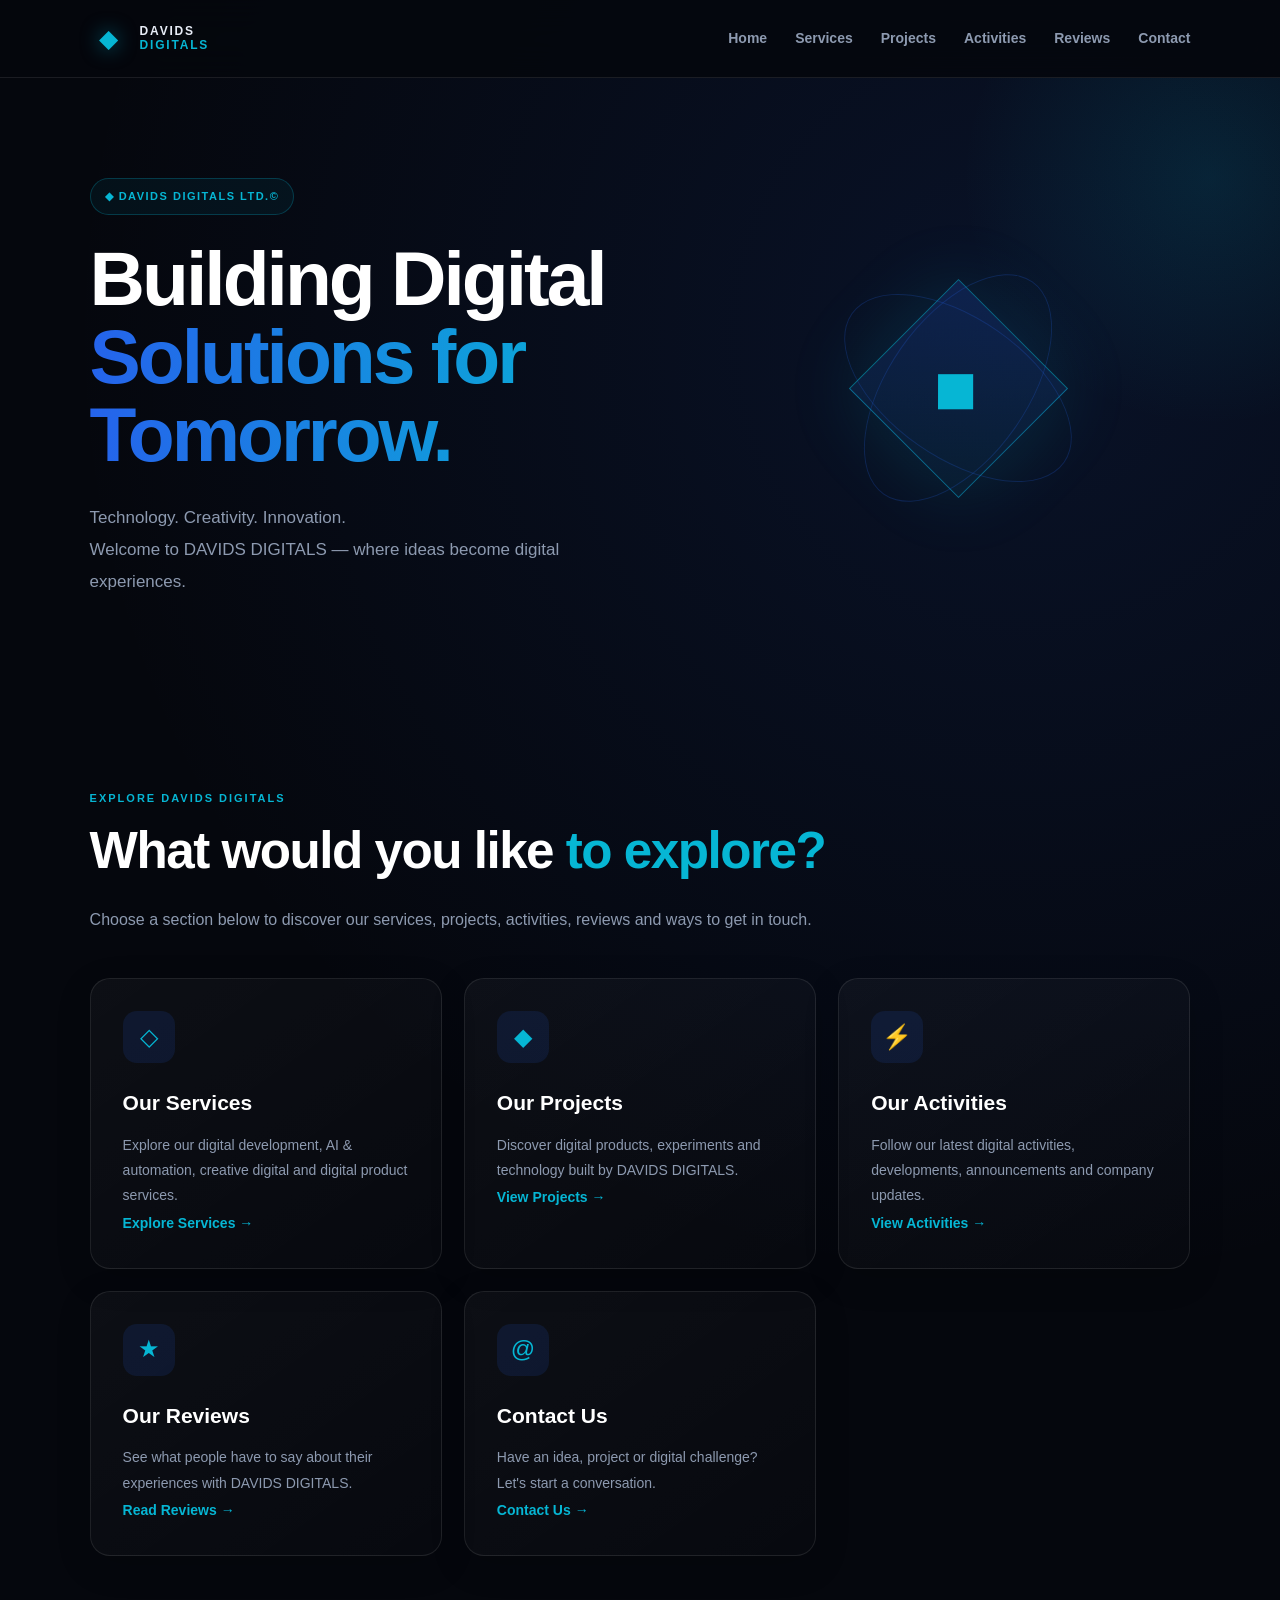
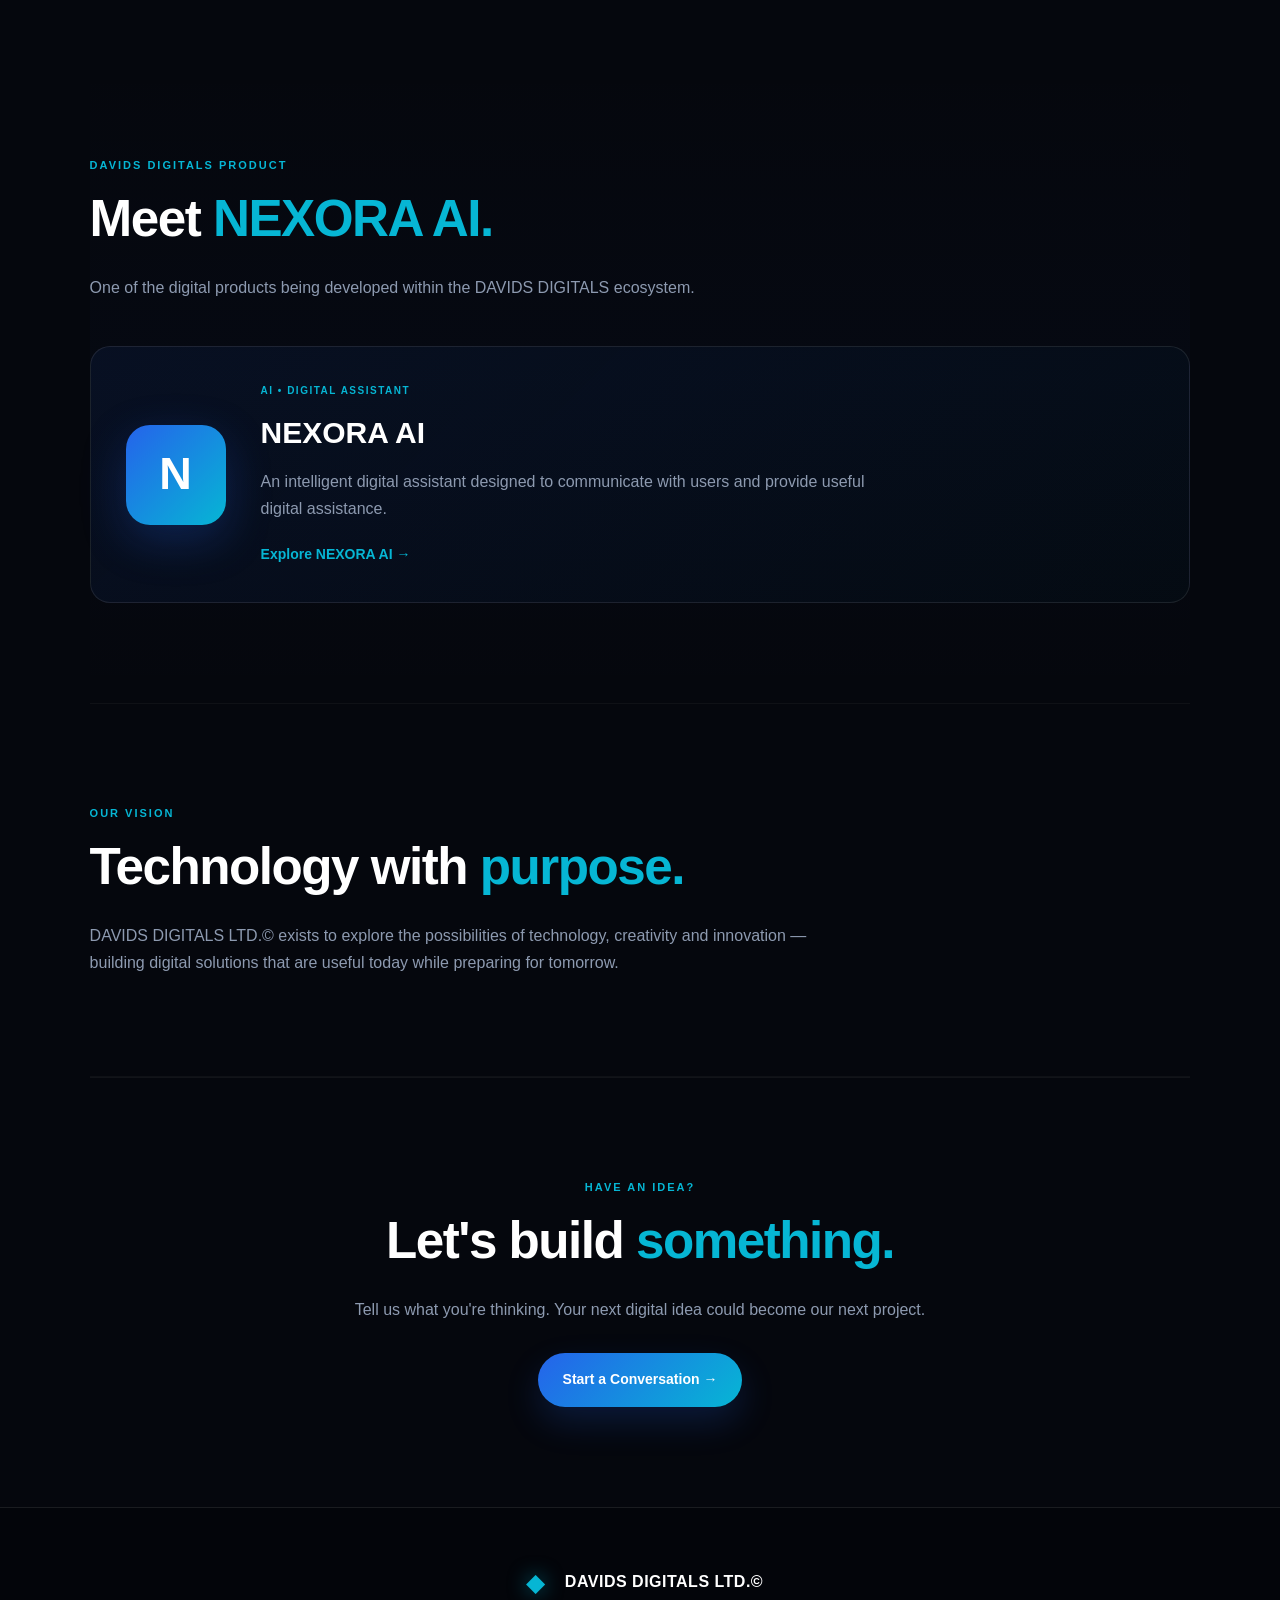
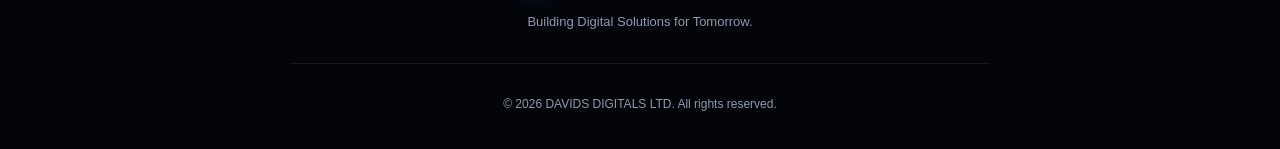
==== commit f4b4ce15: "Redesign homepage as main menu" ====
--- a/index.html
+++ b/index.html
@@ -1,23 +1,32 @@
 <!DOCTYPE html>
 <html lang="en">
+
 <head>
+
     <meta charset="UTF-8">
-    <meta name="viewport" content="width=device-width, initial-scale=1.0">
-
-    <title>DAVIDS DIGITALS LTD.© | Building Digital Solutions for Tomorrow</title>
+
+    <meta
+        name="viewport"
+        content="width=device-width, initial-scale=1.0"
+    >
+
+    <title>DAVIDS DIGITALS LTD.©</title>
 
     <meta
         name="description"
-        content="DAVIDS DIGITALS LTD.© is a digital technology company focused on development, artificial intelligence, automation, creative digital solutions and digital products."
+        content="DAVIDS DIGITALS LTD.© — Building Digital Solutions for Tomorrow."
     >
 
     <link rel="stylesheet" href="style.css">
+
 </head>
 
+
 <body>
 
+
     <!-- =========================
-         NAVIGATION
+         MAIN NAVIGATION
     ========================== -->
 
     <header class="navbar">
@@ -76,62 +85,47 @@
     </header>
 
 
-    <!-- =========================
-         MAIN
-    ========================== -->
 
     <main>
 
 
-        <!-- HERO -->
-
-        <section class="hero" id="home">
+        <!-- =========================
+             HERO / WELCOME
+        ========================== -->
+
+        <section class="hero">
 
             <div class="hero-content">
 
                 <div class="hero-badge">
-                    ◆ DIGITAL TECHNOLOGY COMPANY
+                    ◆ DAVIDS DIGITALS LTD.©
                 </div>
 
 
                 <h1>
+
                     Building Digital
-                    <span>Solutions</span>
-                    for Tomorrow.
+
+                    <span>
+                        Solutions for Tomorrow.
+                    </span>
+
                 </h1>
 
 
                 <p>
-                    DAVIDS DIGITALS LTD.© creates innovative digital
-                    experiences, intelligent technology and creative
-                    solutions designed to help people, creators and
-                    businesses move forward.
+
+                    Technology. Creativity. Innovation.
+
+                    <br>
+
+                    Welcome to DAVIDS DIGITALS —
+                    where ideas become digital experiences.
+
                 </p>
 
-
-                <div class="hero-buttons">
-
-                    <a
-                        href="services.html"
-                        class="btn primary-btn"
-                    >
-                        Explore Services
-                    </a>
-
-
-                    <a
-                        href="projects.html"
-                        class="btn secondary-btn"
-                    >
-                        View Projects
-                    </a>
-
-                </div>
-
-            </div>
-
-
-            <!-- HERO VISUAL -->
+            </div>
+
 
             <div class="hero-visual">
 
@@ -154,121 +148,46 @@
 
 
         <!-- =========================
-             COMPANY INTRODUCTION
+             MAIN MENU
         ========================== -->
 
-        <section class="about section">
+        <section class="section">
 
             <div class="section-label">
-                WHO WE ARE
+                EXPLORE DAVIDS DIGITALS
             </div>
 
 
             <h2>
-                Technology.
-                <span>Creativity.</span>
-                Innovation.
+
+                What would you like
+                <span>to explore?</span>
+
             </h2>
 
 
             <p>
-                DAVIDS DIGITALS LTD.© is a modern digital technology
-                company built around one simple idea: turning ideas
-                into useful digital experiences.
+
+                Choose a section below to discover our services,
+                projects, activities, reviews and ways to get in touch.
+
             </p>
 
 
-            <p>
-                From websites and software to artificial intelligence,
-                automation, creative digital solutions and original
-                digital products, we explore technology to create
-                solutions for the modern world.
-            </p>
-
-
-            <a
-                href="services.html"
-                class="btn secondary-btn"
-                style="margin-top:25px;"
-            >
-                Discover What We Do →
-            </a>
-
-        </section>
-
-
-
-        <!-- =========================
-             SERVICES PREVIEW
-        ========================== -->
-
-        <section class="section">
-
-            <div class="section-label">
-                WHAT WE DO
-            </div>
-
-
-            <h2>
-                Our Digital
-                <span>Services</span>
-            </h2>
-
+
+            <!-- =========================
+                 MENU OPTIONS
+            ========================== -->
 
             <div class="services-grid">
 
 
-                <!-- SERVICE 1 -->
-
-                <div class="service-card">
-
-                    <div class="service-icon">
-                        ⌘
-                    </div>
-
-
-                    <h3>
-                        Digital Development
-                    </h3>
-
-
-                    <p>
-                        Websites, web applications, software solutions
-                        and custom digital experiences built around
-                        specific goals.
-                    </p>
-
-                </div>
-
-
-
-                <!-- SERVICE 2 -->
-
-                <div class="service-card">
-
-                    <div class="service-icon">
-                        ✦
-                    </div>
-
-
-                    <h3>
-                        AI & Automation
-                    </h3>
-
-
-                    <p>
-                        Intelligent assistants, AI-powered tools and
-                        automated digital workflows designed to make
-                        technology more useful and efficient.
-                    </p>
-
-                </div>
-
-
-
-                <!-- SERVICE 3 -->
-
-                <div class="service-card">
+                <!-- SERVICES -->
+
+                <a
+                    href="services.html"
+                    class="service-card"
+                >
 
                     <div class="service-icon">
                         ◇
@@ -276,23 +195,67 @@
 
 
                     <h3>
-                        Creative Digitals
+                        Our Services
                     </h3>
 
 
                     <p>
-                        Digital branding, graphic design, promotional
-                        visuals and creative content for individuals,
-                        creators and businesses.
+
+                        Explore our digital development,
+                        AI & automation, creative digital
+                        and digital product services.
+
                     </p>
 
-                </div>
-
-
-
-                <!-- SERVICE 4 -->
-
-                <div class="service-card">
+
+                    <span class="project-link">
+                        Explore Services →
+                    </span>
+
+                </a>
+
+
+
+                <!-- PROJECTS -->
+
+                <a
+                    href="projects.html"
+                    class="service-card"
+                >
+
+                    <div class="service-icon">
+                        ◆
+                    </div>
+
+
+                    <h3>
+                        Our Projects
+                    </h3>
+
+
+                    <p>
+
+                        Discover digital products,
+                        experiments and technology
+                        built by DAVIDS DIGITALS.
+
+                    </p>
+
+
+                    <span class="project-link">
+                        View Projects →
+                    </span>
+
+                </a>
+
+
+
+                <!-- ACTIVITIES -->
+
+                <a
+                    href="activities.html"
+                    class="service-card"
+                >
 
                     <div class="service-icon">
                         ⚡
@@ -300,30 +263,92 @@
 
 
                     <h3>
-                        Digital Products
+                        Our Activities
                     </h3>
 
 
                     <p>
-                        Original digital products and platforms created
-                        from concept to development with real-world
-                        users in mind.
+
+                        Follow our latest digital activities,
+                        developments, announcements and
+                        company updates.
+
                     </p>
 
-                </div>
-
-            </div>
-
-
-            <div style="text-align:center; margin-top:35px;">
+
+                    <span class="project-link">
+                        View Activities →
+                    </span>
+
+                </a>
+
+
+
+                <!-- REVIEWS -->
 
                 <a
-                    href="services.html"
-                    class="btn primary-btn"
+                    href="reviews.html"
+                    class="service-card"
                 >
-                    Explore All Services →
+
+                    <div class="service-icon">
+                        ★
+                    </div>
+
+
+                    <h3>
+                        Our Reviews
+                    </h3>
+
+
+                    <p>
+
+                        See what people have to say about
+                        their experiences with DAVIDS DIGITALS.
+
+                    </p>
+
+
+                    <span class="project-link">
+                        Read Reviews →
+                    </span>
+
                 </a>
 
+
+
+                <!-- CONTACT -->
+
+                <a
+                    href="contact.html"
+                    class="service-card"
+                >
+
+                    <div class="service-icon">
+                        @
+                    </div>
+
+
+                    <h3>
+                        Contact Us
+                    </h3>
+
+
+                    <p>
+
+                        Have an idea, project or digital
+                        challenge? Let's start a conversation.
+
+                    </p>
+
+
+                    <span class="project-link">
+                        Contact Us →
+                    </span>
+
+                </a>
+
+
             </div>
 
         </section>
@@ -331,23 +356,34 @@
 
 
         <!-- =========================
-             FEATURED PROJECT
+             NEXORA FEATURE
         ========================== -->
 
         <section class="section projects-section">
 
             <div class="section-label">
-                FEATURED PROJECT
+                DAVIDS DIGITALS PRODUCT
             </div>
 
 
             <h2>
+
                 Meet
                 <span>NEXORA AI.</span>
+
             </h2>
 
 
+            <p>
+
+                One of the digital products being developed
+                within the DAVIDS DIGITALS ecosystem.
+
+            </p>
+
+
             <div class="project-card">
+
 
                 <div class="project-icon">
                     N
@@ -357,7 +393,7 @@
                 <div class="project-info">
 
                     <div class="project-tag">
-                        DAVIDS DIGITALS PRODUCT
+                        AI • DIGITAL ASSISTANT
                     </div>
 
 
@@ -367,19 +403,21 @@
 
 
                     <p>
-                        NEXORA AI is an intelligent digital assistant
-                        developed as a DAVIDS DIGITALS product. It is
-                        designed to interact with users and provide
-                        useful digital assistance through an accessible
-                        AI experience.
+
+                        An intelligent digital assistant
+                        designed to communicate with users
+                        and provide useful digital assistance.
+
                     </p>
 
 
                     <a
-                        href="projects.html"
+                        href="https://nexora-ai-1-r9y5.onrender.com"
                         class="project-link"
+                        target="_blank"
+                        rel="noopener"
                     >
-                        Explore Project →
+                        Explore NEXORA AI →
                     </a>
 
                 </div>
@@ -391,7 +429,39 @@
 
 
         <!-- =========================
-             CALL TO ACTION
+             COMPANY VISION
+        ========================== -->
+
+        <section class="about section">
+
+            <div class="section-label">
+                OUR VISION
+            </div>
+
+
+            <h2>
+
+                Technology with
+                <span>purpose.</span>
+
+            </h2>
+
+
+            <p>
+
+                DAVIDS DIGITALS LTD.© exists to explore the
+                possibilities of technology, creativity and
+                innovation — building digital solutions that
+                are useful today while preparing for tomorrow.
+
+            </p>
+
+        </section>
+
+
+
+        <!-- =========================
+             FINAL CTA
         ========================== -->
 
         <section class="contact section">
@@ -402,15 +472,19 @@
 
 
             <h2>
-                Let's build something
-                <span>great.</span>
+
+                Let's build
+                <span>something.</span>
+
             </h2>
 
 
             <p>
-                Whether you have a digital product idea, a website
-                concept, a creative project or a technology challenge,
-                DAVIDS DIGITALS is here to explore the possibilities.
+
+                Tell us what you're thinking.
+                Your next digital idea could become
+                our next project.
+
             </p>
 
 
@@ -420,7 +494,7 @@
                     href="contact.html"
                     class="contact-btn"
                 >
-                    Contact DAVIDS DIGITALS →
+                    Start a Conversation →
                 </a>
 
             </div>
@@ -443,7 +517,6 @@
                 ◆
             </div>
 
-
             <strong>
                 DAVIDS DIGITALS LTD.©
             </strong>
@@ -470,4 +543,5 @@
     <script src="script.js"></script>
 
 </body>
+
 </html>
--- a/style.css
+++ b/style.css
@@ -1,1221 +1,1496 @@
 /* =========================================================
-DAVIDS DIGITALS LTD.©
-PREMIUM DIGITAL COMPANY WEBSITE
-========================================================= */
+   DAVIDS DIGITALS LTD.©
+   PREMIUM MULTI-PAGE WEBSITE STYLES
+   ========================================================= */
+
+
+/* =========================================================
+   ROOT
+   ========================================================= */
 
 :root {
---bg: #05070d;
---bg-soft: #0a0f1c;
---card: #0d1422;
---card-hover: #111c2f;
-
---blue: #2563eb;
---cyan: #06b6d4;
---white: #ffffff;
---text: #e7edf7;
---muted: #8b98ad;
-
---border: rgba(255, 255, 255, 0.09);
-
---shadow:
-    0 20px 60px rgba(0, 0, 0, 0.45);
-
-}
-
-/* =========================================================
-RESET
-========================================================= */
+    --bg: #05070d;
+    --bg-soft: #080c15;
+    --card: #0c1220;
+    --card-hover: #111a2b;
+
+    --blue: #2563eb;
+    --cyan: #06b6d4;
+
+    --white: #ffffff;
+    --text: #e8edf7;
+    --muted: #8d9ab0;
+
+    --border: rgba(255, 255, 255, 0.09);
+
+    --shadow:
+        0 25px 70px rgba(0, 0, 0, 0.45);
+
+    --radius: 20px;
+}
+
+
+/* =========================================================
+   RESET
+   ========================================================= */
 
 * {
-  margin: 0;
-  padding: 0;
-  box-sizing: border-box;
-  }
+    margin: 0;
+    padding: 0;
+    box-sizing: border-box;
+}
 
 html {
-scroll-behavior: smooth;
+    scroll-behavior: smooth;
 }
 
 body {
-font-family:
-Inter,
-Arial,
-Helvetica,
-sans-serif;
-
-background:
-    radial-gradient(
-        circle at 80% 10%,
-        rgba(37, 99, 235, 0.12),
-        transparent 30%
-    ),
-    radial-gradient(
-        circle at 10% 40%,
-        rgba(6, 182, 212, 0.07),
-        transparent 25%
-    ),
-    var(--bg);
-
-color: var(--text);
-
-line-height: 1.6;
-
-min-height: 100vh;
-
-overflow-x: hidden;
-
+    font-family:
+        Inter,
+        Manrope,
+        Arial,
+        sans-serif;
+
+    background:
+        radial-gradient(
+            circle at 80% 10%,
+            rgba(37, 99, 235, 0.12),
+            transparent 30%
+        ),
+        var(--bg);
+
+    color: var(--text);
+
+    line-height: 1.7;
+
+    min-height: 100vh;
+
+    overflow-x: hidden;
 }
 
 a {
-color: inherit;
-text-decoration: none;
+    color: inherit;
+    text-decoration: none;
 }
 
 button,
 input,
 textarea {
-font: inherit;
-}
-
-/* =========================================================
-NAVBAR
-========================================================= */
+    font: inherit;
+}
+
+
+/* =========================================================
+   NAVIGATION
+   ========================================================= */
 
 .navbar {
-position: sticky;
-top: 0;
-z-index: 1000;
-
-width: 100%;
-
-display: flex;
-align-items: center;
-justify-content: space-between;
-
-padding: 18px 6%;
-
-background: rgba(5, 7, 13, 0.78);
-
-backdrop-filter: blur(18px);
-
-border-bottom: 1px solid var(--border);
-
-}
-
-/* BRAND */
+    position: sticky;
+
+    top: 0;
+
+    z-index: 1000;
+
+    width: 100%;
+
+    min-height: 78px;
+
+    padding: 0 7%;
+
+    display: flex;
+
+    align-items: center;
+
+    justify-content: space-between;
+
+    background:
+        rgba(5, 7, 13, 0.88);
+
+    backdrop-filter: blur(18px);
+
+    -webkit-backdrop-filter: blur(18px);
+
+    border-bottom:
+        1px solid var(--border);
+}
+
+
+/* Brand */
 
 .brand {
-display: flex;
-align-items: center;
-gap: 12px;
+    display: flex;
+
+    align-items: center;
+
+    gap: 12px;
+
+    flex-shrink: 0;
 }
 
 .diamond-logo {
-width: 38px;
-height: 38px;
-
-display: flex;
-align-items: center;
-justify-content: center;
-
-color: var(--cyan);
-
-font-size: 25px;
-
-transform: rotate(0deg);
-
-text-shadow:
-    0 0 15px rgba(6, 182, 212, 0.7);
-
-animation: diamondGlow 3s ease-in-out infinite;
-
-}
-
-@keyframes diamondGlow {
-
-0%,
-100% {
-    filter: drop-shadow(
-        0 0 5px rgba(6, 182, 212, 0.2)
-    );
-}
-
-50% {
-    filter: drop-shadow(
-        0 0 15px rgba(37, 99, 235, 0.7)
-    );
-}
-
+    width: 38px;
+    height: 38px;
+
+    display: flex;
+
+    align-items: center;
+    justify-content: center;
+
+    color: var(--cyan);
+
+    font-size: 25px;
+
+    text-shadow:
+        0 0 20px rgba(6, 182, 212, 0.55);
 }
 
 .brand-name {
-display: flex;
-flex-direction: column;
-
-line-height: 0.9;
-
-font-size: 13px;
-
-font-weight: 800;
-
-letter-spacing: 1px;
-
+    display: flex;
+
+    flex-direction: column;
+
+    font-weight: 800;
+
+    font-size: 12px;
+
+    letter-spacing: 1.8px;
+
+    line-height: 1.15;
 }
 
 .brand-name span:last-child {
-color: var(--cyan);
-}
-
-/* NAVIGATION */
+    color: var(--cyan);
+}
+
+
+/* Navigation */
 
 nav {
-display: flex;
-align-items: center;
-
-gap: 28px;
-
+    display: flex;
+
+    align-items: center;
+
+    gap: 28px;
 }
 
 nav a {
-color: var(--muted);
-
-font-size: 14px;
-
-transition: 0.25s ease;
-
+    position: relative;
+
+    color: var(--muted);
+
+    font-size: 14px;
+
+    font-weight: 600;
+
+    transition:
+        color 0.25s ease,
+        transform 0.25s ease;
+}
+
+nav a::after {
+    content: "";
+
+    position: absolute;
+
+    left: 0;
+
+    bottom: -8px;
+
+    width: 0;
+
+    height: 2px;
+
+    background:
+        linear-gradient(
+            90deg,
+            var(--blue),
+            var(--cyan)
+        );
+
+    transition: width 0.25s ease;
 }
 
 nav a:hover {
-color: var(--white);
-}
-
-/* MOBILE MENU BUTTON */
+    color: var(--white);
+
+    transform: translateY(-1px);
+}
+
+nav a:hover::after {
+    width: 100%;
+}
+
+
+/* Mobile menu button */
 
 .menu-btn {
-display: none;
-
-background: none;
-
-border: none;
-
-color: var(--white);
-
-font-size: 25px;
-
-cursor: pointer;
-
-}
-
-/* =========================================================
-HERO
-========================================================= */
+    display: none;
+
+    border: none;
+
+    background: transparent;
+
+    color: var(--white);
+
+    font-size: 27px;
+
+    cursor: pointer;
+}
+
+
+/* =========================================================
+   HERO
+   ========================================================= */
 
 .hero {
-min-height: 90vh;
-
-display: flex;
-align-items: center;
-justify-content: space-between;
-
-gap: 50px;
-
-padding: 80px 8%;
-
-position: relative;
-
+    position: relative;
+
+    min-height: 600px;
+
+    padding:
+        100px 7%
+        90px;
+
+    display: grid;
+
+    grid-template-columns:
+        minmax(0, 1.1fr)
+        minmax(300px, 0.9fr);
+
+    align-items: center;
+
+    gap: 70px;
+
+    overflow: hidden;
+}
+
+.hero::before {
+    content: "";
+
+    position: absolute;
+
+    width: 500px;
+    height: 500px;
+
+    right: -180px;
+    top: -150px;
+
+    background:
+        radial-gradient(
+            circle,
+            rgba(6, 182, 212, 0.12),
+            transparent 70%
+        );
+
+    pointer-events: none;
 }
 
 .hero-content {
-max-width: 650px;
-
-animation: heroEnter 0.9s ease forwards;
-
-}
-
-@keyframes heroEnter {
-
-from {
-    opacity: 0;
-    transform: translateY(25px);
-}
-
-to {
-    opacity: 1;
-    transform: translateY(0);
-}
-
-}
-
-/* BADGE */
+    position: relative;
+
+    z-index: 2;
+
+    max-width: 720px;
+}
 
 .hero-badge {
-display: inline-flex;
-
-padding: 8px 13px;
-
-margin-bottom: 22px;
-
-border: 1px solid rgba(6, 182, 212, 0.25);
-
-border-radius: 50px;
-
-background: rgba(6, 182, 212, 0.06);
-
-color: var(--cyan);
-
-font-size: 11px;
-
-letter-spacing: 1.5px;
-
-font-weight: 700;
-
-}
-
-/* HERO TITLE */
+    display: inline-flex;
+
+    align-items: center;
+
+    gap: 8px;
+
+    padding: 8px 14px;
+
+    margin-bottom: 24px;
+
+    border:
+        1px solid
+        rgba(6, 182, 212, 0.25);
+
+    border-radius: 999px;
+
+    color: var(--cyan);
+
+    background:
+        rgba(6, 182, 212, 0.06);
+
+    font-size: 11px;
+
+    font-weight: 800;
+
+    letter-spacing: 1.5px;
+}
 
 .hero h1 {
-font-size: clamp(45px, 7vw, 78px);
-
-line-height: 1.02;
-
-letter-spacing: -3px;
-
-margin-bottom: 25px;
-
+    font-size:
+        clamp(
+            45px,
+            6vw,
+            82px
+        );
+
+    line-height: 1.02;
+
+    letter-spacing: -3px;
+
+    margin-bottom: 28px;
+
+    color: var(--white);
 }
 
 .hero h1 span {
-display: block;
-
-background:
-    linear-gradient(
-        90deg,
-        var(--blue),
-        var(--cyan)
-    );
-
--webkit-background-clip: text;
-
-background-clip: text;
-
-color: transparent;
-
+    display: block;
+
+    background:
+        linear-gradient(
+            90deg,
+            var(--blue),
+            var(--cyan)
+        );
+
+    -webkit-background-clip: text;
+
+    background-clip: text;
+
+    color: transparent;
 }
 
 .hero p {
-color: var(--muted);
-
-max-width: 570px;
-
-font-size: 17px;
-
-margin-bottom: 35px;
-
-}
-
-/* HERO BUTTONS */
-
-.hero-buttons {
-display: flex;
-
-gap: 14px;
-
-flex-wrap: wrap;
-
-}
-
-.btn {
-display: inline-flex;
-
-align-items: center;
-justify-content: center;
-
-padding: 13px 20px;
-
-border-radius: 10px;
-
-border: 1px solid transparent;
-
-font-weight: 700;
-
-cursor: pointer;
-
-transition: 0.25s ease;
-
-}
-
-.primary-btn {
-background:
-linear-gradient(
-135deg,
-var(--blue),
-var(--cyan)
-);
-
-color: white;
-
-box-shadow:
-    0 10px 30px rgba(37, 99, 235, 0.25);
-
-}
-
-.primary-btn:hover {
-transform: translateY(-3px);
-
-box-shadow:
-    0 15px 35px rgba(37, 99, 235, 0.4);
-
-}
-
-.secondary-btn {
-border-color: var(--border);
-
-background: rgba(255, 255, 255, 0.03);
-
-color: var(--text);
-
-}
-
-.secondary-btn:hover {
-background: rgba(255, 255, 255, 0.07);
-
-transform: translateY(-3px);
-
-}
-
-/* =========================================================
-HERO DIAMOND
-========================================================= */
+    max-width: 650px;
+
+    color: var(--muted);
+
+    font-size: 17px;
+
+    line-height: 1.9;
+}
+
+
+/* =========================================================
+   HERO VISUAL
+   ========================================================= */
 
 .hero-visual {
-width: 390px;
-height: 390px;
-
-display: flex;
-align-items: center;
-justify-content: center;
-
-position: relative;
-
+    display: flex;
+
+    justify-content: center;
+
+    align-items: center;
+
+    min-height: 380px;
 }
 
 .diamond-container {
-width: 260px;
-height: 260px;
-
-position: relative;
-
-display: flex;
-align-items: center;
-justify-content: center;
-
+    position: relative;
+
+    width: 300px;
+    height: 300px;
+
+    display: flex;
+
+    align-items: center;
+    justify-content: center;
 }
 
 .big-diamond {
-width: 170px;
-height: 170px;
-
-display: flex;
-align-items: center;
-justify-content: center;
-
-font-size: 130px;
-
-color: var(--cyan);
-
-filter:
-    drop-shadow(
-        0 0 30px rgba(6, 182, 212, 0.4)
-    );
-
-animation:
-    floatingDiamond 4s ease-in-out infinite;
-
-}
-
-@keyframes floatingDiamond {
-
-0%,
-100% {
-    transform: translateY(0) rotate(0deg);
-}
-
-50% {
-    transform: translateY(-14px) rotate(5deg);
-}
-
+    width: 155px;
+    height: 155px;
+
+    display: flex;
+
+    align-items: center;
+    justify-content: center;
+
+    transform: rotate(45deg);
+
+    border:
+        1px solid
+        rgba(6, 182, 212, 0.5);
+
+    background:
+        linear-gradient(
+            135deg,
+            rgba(37, 99, 235, 0.2),
+            rgba(6, 182, 212, 0.08)
+        );
+
+    color: var(--cyan);
+
+    font-size: 65px;
+
+    box-shadow:
+        0 0 80px
+        rgba(6, 182, 212, 0.16);
+}
+
+.big-diamond::first-letter {
+    transform: rotate(-45deg);
 }
 
 .orbit {
-position: absolute;
-
-border: 1px solid rgba(37, 99, 235, 0.25);
-
-border-radius: 50%;
-
+    position: absolute;
+
+    border:
+        1px solid
+        rgba(37, 99, 235, 0.22);
+
+    border-radius: 50%;
 }
 
 .orbit-one {
-width: 270px;
-height: 150px;
-
-transform: rotate(35deg);
-
-animation: orbitOne 7s linear infinite;
-
+    width: 260px;
+    height: 140px;
+
+    transform:
+        rotate(35deg);
 }
 
 .orbit-two {
-width: 150px;
-height: 270px;
-
-transform: rotate(-35deg);
-
-animation: orbitTwo 7s linear infinite;
-
-}
-
-@keyframes orbitOne {
-to {
-transform: rotate(395deg);
-}
-}
-
-@keyframes orbitTwo {
-to {
-transform: rotate(325deg);
-}
-}
-
-/* =========================================================
-GENERAL SECTIONS
-========================================================= */
+    width: 140px;
+    height: 260px;
+
+    transform:
+        rotate(35deg);
+}
+
+
+/* =========================================================
+   GENERAL SECTION
+   ========================================================= */
 
 .section {
-max-width: 1150px;
-
-margin: auto;
-
-padding: 110px 6%;
-
+    width: 86%;
+
+    max-width: 1250px;
+
+    margin:
+        0 auto;
+
+    padding:
+        100px 0;
 }
 
 .section-label {
-color: var(--cyan);
-
-font-size: 11px;
-
-font-weight: 800;
-
-letter-spacing: 2px;
-
-margin-bottom: 14px;
-
-}
-
-.section h2,
-.about h2,
-.contact h2 {
-font-size: clamp(35px, 5vw, 55px);
-
-line-height: 1.1;
-
-letter-spacing: -2px;
-
-margin-bottom: 20px;
-
-}
-
-.section h2 span,
-.about h2 span,
-.contact h2 span {
-color: var(--cyan);
-}
+    color: var(--cyan);
+
+    font-size: 11px;
+
+    font-weight: 800;
+
+    letter-spacing: 2px;
+
+    margin-bottom: 15px;
+}
+
+.section h2 {
+    font-size:
+        clamp(
+            32px,
+            4vw,
+            52px
+        );
+
+    line-height: 1.15;
+
+    letter-spacing: -1.5px;
+
+    color: var(--white);
+
+    margin-bottom: 25px;
+}
+
+.section h2 span {
+    color: var(--cyan);
+}
+
+.section > p {
+    max-width: 760px;
+
+    color: var(--muted);
+
+    font-size: 16px;
+}
+
+
+/* =========================================================
+   ABOUT
+   ========================================================= */
 
 .about {
-max-width: 850px;
-
-text-align: center;
-
-}
-
-.about .section-label {
-text-align: center;
-}
-
-.about p {
-color: var(--muted);
-
-font-size: 17px;
-
-max-width: 700px;
-
-margin: auto;
-
-}
-
-/* =========================================================
-SERVICES
-========================================================= */
+    border-top:
+        1px solid
+        rgba(255, 255, 255, 0.04);
+
+    border-bottom:
+        1px solid
+        rgba(255, 255, 255, 0.04);
+}
+
+
+/* =========================================================
+   SERVICES
+   ========================================================= */
 
 .services-grid {
-display: grid;
-
-grid-template-columns:
-    repeat(4, 1fr);
-
-gap: 16px;
-
-margin-top: 45px;
-
+    display: grid;
+
+    grid-template-columns:
+        repeat(
+            3,
+            minmax(0, 1fr)
+        );
+
+    gap: 22px;
+
+    margin-top: 45px;
 }
 
 .service-card {
-background:
-linear-gradient(
-145deg,
-rgba(255, 255, 255, 0.045),
-rgba(255, 255, 255, 0.015)
-);
-
-border: 1px solid var(--border);
-
-border-radius: 16px;
-
-padding: 25px;
-
-min-height: 220px;
-
-transition: 0.3s ease;
-
+    position: relative;
+
+    padding: 32px;
+
+    min-height: 250px;
+
+    border:
+        1px solid
+        var(--border);
+
+    border-radius:
+        var(--radius);
+
+    background:
+        linear-gradient(
+            145deg,
+            rgba(255, 255, 255, 0.035),
+            rgba(255, 255, 255, 0.012)
+        );
+
+    box-shadow:
+        0 10px 35px
+        rgba(0, 0, 0, 0.15);
+
+    transition:
+        transform 0.3s ease,
+        border-color 0.3s ease,
+        background 0.3s ease;
 }
 
 .service-card:hover {
-transform: translateY(-8px);
-
-background: var(--card-hover);
-
-border-color:
-    rgba(6, 182, 212, 0.25);
-
-box-shadow: var(--shadow);
-
+    transform:
+        translateY(-8px);
+
+    border-color:
+        rgba(6, 182, 212, 0.3);
+
+    background:
+        var(--card-hover);
 }
 
 .service-icon {
-width: 45px;
-height: 45px;
-
-display: flex;
-
-align-items: center;
-justify-content: center;
-
-border-radius: 12px;
-
-margin-bottom: 25px;
-
-background:
-    rgba(37, 99, 235, 0.12);
-
-color: var(--cyan);
-
-font-size: 22px;
-
+    width: 52px;
+    height: 52px;
+
+    display: flex;
+
+    align-items: center;
+    justify-content: center;
+
+    margin-bottom: 22px;
+
+    border-radius: 14px;
+
+    background:
+        rgba(37, 99, 235, 0.12);
+
+    color: var(--cyan);
+
+    font-size: 24px;
 }
 
 .service-card h3 {
-font-size: 17px;
-
-margin-bottom: 10px;
-
+    color: var(--white);
+
+    font-size: 21px;
+
+    margin-bottom: 12px;
 }
 
 .service-card p {
-color: var(--muted);
-
-font-size: 14px;
-
-}
-
-/* =========================================================
-PROJECTS
-========================================================= */
+    color: var(--muted);
+
+    font-size: 14px;
+
+    line-height: 1.8;
+}
+
+
+/* =========================================================
+   SERVICE DETAIL
+   ========================================================= */
+
+.service-detail {
+    border-bottom:
+        1px solid
+        rgba(255, 255, 255, 0.05);
+}
+
+.service-detail > p {
+    margin-bottom: 18px;
+}
+
+
+/* =========================================================
+   PROJECTS
+   ========================================================= */
 
 .projects-section {
-max-width: 1050px;
+    background:
+        linear-gradient(
+            180deg,
+            transparent,
+            rgba(37, 99, 235, 0.025),
+            transparent
+        );
 }
 
 .project-card {
-display: flex;
-
-align-items: center;
-
-gap: 30px;
-
-margin-top: 40px;
-
-padding: 35px;
-
-border-radius: 20px;
-
-background:
-    radial-gradient(
-        circle at right,
-        rgba(37, 99, 235, 0.14),
-        transparent 40%
-    ),
-    var(--card);
-
-border: 1px solid var(--border);
-
-transition: 0.3s ease;
-
+    margin-top: 45px;
+
+    display: flex;
+
+    align-items: center;
+
+    gap: 35px;
+
+    padding: 35px;
+
+    border:
+        1px solid
+        var(--border);
+
+    border-radius:
+        var(--radius);
+
+    background:
+        linear-gradient(
+            135deg,
+            rgba(37, 99, 235, 0.08),
+            rgba(6, 182, 212, 0.025)
+        );
+
+    transition:
+        transform 0.3s ease,
+        border-color 0.3s ease;
 }
 
 .project-card:hover {
-transform: translateY(-5px);
-
-border-color:
-    rgba(6, 182, 212, 0.25);
-
+    transform:
+        translateY(-5px);
+
+    border-color:
+        rgba(6, 182, 212, 0.3);
 }
 
 .project-icon {
-width: 90px;
-height: 90px;
-
-flex-shrink: 0;
-
-display: flex;
-align-items: center;
-justify-content: center;
-
-border-radius: 22px;
-
-background:
-    linear-gradient(
-        135deg,
-        var(--blue),
-        var(--cyan)
-    );
-
-color: white;
-
-font-size: 40px;
-
-font-weight: 900;
-
+    flex-shrink: 0;
+
+    width: 100px;
+    height: 100px;
+
+    display: flex;
+
+    align-items: center;
+    justify-content: center;
+
+    border-radius: 24px;
+
+    background:
+        linear-gradient(
+            135deg,
+            var(--blue),
+            var(--cyan)
+        );
+
+    color: var(--white);
+
+    font-size: 45px;
+
+    font-weight: 900;
+
+    box-shadow:
+        0 15px 45px
+        rgba(37, 99, 235, 0.25);
 }
 
 .project-tag {
-color: var(--cyan);
-
-font-size: 10px;
-
-font-weight: 800;
-
-letter-spacing: 1.5px;
-
-margin-bottom: 8px;
-
+    color: var(--cyan);
+
+    font-size: 10px;
+
+    font-weight: 800;
+
+    letter-spacing: 1.5px;
+
+    margin-bottom: 8px;
 }
 
 .project-info h3 {
-font-size: 30px;
-
-margin-bottom: 10px;
-
+    font-size: 30px;
+
+    color: var(--white);
+
+    margin-bottom: 10px;
 }
 
 .project-info p {
-color: var(--muted);
-
-margin-bottom: 15px;
-
+    color: var(--muted);
+
+    max-width: 650px;
+
+    margin-bottom: 18px;
 }
 
 .project-link {
-color: var(--cyan);
-
-font-weight: 700;
-
-font-size: 14px;
-
-}
-
-/* =========================================================
-ACTIVITIES
-========================================================= */
+    display: inline-flex;
+
+    color: var(--cyan);
+
+    font-size: 14px;
+
+    font-weight: 700;
+
+    transition:
+        transform 0.25s ease,
+        color 0.25s ease;
+}
+
+.project-link:hover {
+    color: var(--white);
+
+    transform:
+        translateX(5px);
+}
+
+
+/* =========================================================
+   ACTIVITIES
+   ========================================================= */
 
 .activity-empty {
-margin-top: 40px;
-
-padding: 60px 25px;
-
-text-align: center;
-
-border: 1px dashed
-    rgba(255, 255, 255, 0.12);
-
-border-radius: 18px;
-
-}
-
-.activity-icon {
-font-size: 30px;
-
-color: var(--cyan);
-
-margin-bottom: 12px;
-
+    margin-top: 40px;
+
+    padding: 60px 30px;
+
+    text-align: center;
+
+    border:
+        1px solid
+        var(--border);
+
+    border-radius:
+        var(--radius);
+
+    background:
+        rgba(255, 255, 255, 0.02);
+}
+
+.activity-empty .activity-icon {
+    margin: 0 auto 20px;
+
+    width: 60px;
+    height: 60px;
+
+    display: flex;
+
+    align-items: center;
+    justify-content: center;
+
+    border-radius: 50%;
+
+    background:
+        rgba(6, 182, 212, 0.1);
+
+    color: var(--cyan);
+
+    font-size: 25px;
 }
 
 .activity-empty h3 {
-margin-bottom: 8px;
+    color: var(--white);
+
+    margin-bottom: 8px;
 }
 
 .activity-empty p {
-color: var(--muted);
-}
-
-/* =========================================================
-REVIEWS
-========================================================= */
+    color: var(--muted);
+
+    max-width: 550px;
+
+    margin: auto;
+}
+
+
+/* =========================================================
+   REVIEWS
+   ========================================================= */
 
 .reviews-section {
-text-align: center;
+    min-height: 500px;
 }
 
 .reviews-container {
-display: grid;
-
-grid-template-columns:
-    repeat(3, 1fr);
-
-gap: 16px;
-
-margin-top: 40px;
-
+    display: grid;
+
+    grid-template-columns:
+        repeat(
+            2,
+            minmax(0, 1fr)
+        );
+
+    gap: 22px;
+
+    margin-top: 45px;
 }
 
 .review-empty {
-grid-column:
-1 / -1;
-
-padding: 45px;
-
-border-radius: 18px;
-
-background: var(--card);
-
-border: 1px solid var(--border);
-
-color: var(--muted);
-
-}
-
-.review-empty div {
-font-size: 35px;
-
-margin-bottom: 10px;
-
+    grid-column:
+        1 / -1;
+
+    padding: 60px 30px;
+
+    text-align: center;
+
+    border:
+        1px solid
+        var(--border);
+
+    border-radius:
+        var(--radius);
+
+    background:
+        rgba(255, 255, 255, 0.02);
+}
+
+.review-empty h3 {
+    color: var(--white);
+
+    margin-bottom: 8px;
+}
+
+.review-empty p {
+    color: var(--muted);
 }
 
 .review-btn {
-margin-top: 25px;
-
-border: none;
-
-}
-
-/* =========================================================
-CONTACT
-========================================================= */
+    margin-top: 30px;
+
+    padding:
+        14px 25px;
+
+    border:
+        1px solid
+        rgba(6, 182, 212, 0.35);
+
+    border-radius: 999px;
+
+    background:
+        linear-gradient(
+            135deg,
+            rgba(37, 99, 235, 0.18),
+            rgba(6, 182, 212, 0.08)
+        );
+
+    color: var(--white);
+
+    font-weight: 700;
+
+    cursor: pointer;
+
+    transition:
+        transform 0.25s ease,
+        background 0.25s ease;
+}
+
+.review-btn:hover {
+    transform:
+        translateY(-3px);
+
+    background:
+        rgba(37, 99, 235, 0.3);
+}
+
+
+/* =========================================================
+   CONTACT
+   ========================================================= */
 
 .contact {
-text-align: center;
-
-max-width: 850px;
-
-}
-
-.contact p {
-color: var(--muted);
-
-margin-bottom: 30px;
-
+    text-align: center;
+
+    border-top:
+        1px solid
+        rgba(255, 255, 255, 0.05);
+}
+
+.contact > p {
+    margin:
+        0 auto;
 }
 
 .contact-buttons {
-display: flex;
-
-justify-content: center;
-
-flex-wrap: wrap;
-
-gap: 12px;
-
+    display: flex;
+
+    justify-content: center;
+
+    align-items: center;
+
+    gap: 15px;
+
+    margin-top: 30px;
+
+    flex-wrap: wrap;
 }
 
 .contact-btn {
-padding: 12px 20px;
-
-border-radius: 10px;
-
-border: 1px solid var(--border);
-
-background: rgba(255, 255, 255, 0.03);
-
-transition: 0.25s ease;
-
+    display: inline-flex;
+
+    align-items: center;
+
+    justify-content: center;
+
+    padding:
+        15px 25px;
+
+    border-radius:
+        999px;
+
+    background:
+        linear-gradient(
+            135deg,
+            var(--blue),
+            var(--cyan)
+        );
+
+    color: var(--white);
+
+    font-weight: 800;
+
+    font-size: 14px;
+
+    box-shadow:
+        0 15px 35px
+        rgba(37, 99, 235, 0.2);
+
+    transition:
+        transform 0.25s ease,
+        box-shadow 0.25s ease;
 }
 
 .contact-btn:hover {
-background: rgba(37, 99, 235, 0.12);
-
-border-color:
-    rgba(37, 99, 235, 0.35);
-
-transform: translateY(-3px);
-
-}
-
-/* =========================================================
-FOOTER
-========================================================= */
-
-footer {
-padding: 50px 6% 30px;
-
-border-top: 1px solid var(--border);
-
-text-align: center;
-
-color: var(--muted);
-
-}
-
-.footer-logo {
-display: flex;
-
-align-items: center;
-justify-content: center;
-
-gap: 10px;
-
-color: var(--white);
-
-margin-bottom: 10px;
-
-}
-
-.footer-logo .diamond-logo {
-width: 30px;
-height: 30px;
-
-font-size: 20px;
-
-}
-
-footer p {
-font-size: 13px;
-}
-
-.footer-line {
-width: 100%;
-
-height: 1px;
-
-background: var(--border);
-
-margin: 25px 0;
-
-}
-
-.copyright {
-font-size: 11px;
-}
-
-/* =========================================================
-REVIEW MODAL
-========================================================= */
+    transform:
+        translateY(-4px);
+
+    box-shadow:
+        0 20px 45px
+        rgba(37, 99, 235, 0.3);
+}
+
+
+/* =========================================================
+   MODAL
+   ========================================================= */
 
 .modal {
-position: fixed;
-
-inset: 0;
-
-z-index: 2000;
-
-display: none;
-
-align-items: center;
-justify-content: center;
-
-padding: 20px;
-
-background:
-    rgba(0, 0, 0, 0.75);
-
-backdrop-filter: blur(10px);
-
+    position: fixed;
+
+    inset: 0;
+
+    z-index: 2000;
+
+    display: none;
+
+    align-items: center;
+
+    justify-content: center;
+
+    padding: 20px;
+
+    background:
+        rgba(0, 0, 0, 0.75);
+
+    backdrop-filter:
+        blur(10px);
 }
 
 .modal.active {
-display: flex;
+    display: flex;
 }
 
 .modal-box {
-width: 100%;
-
-max-width: 480px;
-
-padding: 30px;
-
-position: relative;
-
-background: #0a101c;
-
-border: 1px solid var(--border);
-
-border-radius: 20px;
-
-box-shadow: var(--shadow);
-
+    position: relative;
+
+    width: 100%;
+
+    max-width: 520px;
+
+    max-height: 90vh;
+
+    overflow-y: auto;
+
+    padding: 40px;
+
+    border:
+        1px solid
+        var(--border);
+
+    border-radius:
+        24px;
+
+    background:
+        #090e18;
+
+    box-shadow:
+        var(--shadow);
 }
 
 .close-modal {
-position: absolute;
-
-top: 15px;
-right: 18px;
-
-background: none;
-
-border: none;
-
-color: var(--muted);
-
-font-size: 28px;
-
-cursor: pointer;
-
-}
-
-.close-modal:hover {
-color: white;
-}
-
-.modal-box h2 {
-margin-bottom: 25px;
+    position: absolute;
+
+    top: 15px;
+    right: 18px;
+
+    width: 40px;
+    height: 40px;
+
+    border: none;
+
+    background:
+        rgba(255, 255, 255, 0.05);
+
+    color: var(--white);
+
+    border-radius: 50%;
+
+    font-size: 25px;
+
+    cursor: pointer;
+}
+
+.modal-box form {
+    margin-top: 25px;
 }
 
 .modal-box input,
 .modal-box textarea {
-width: 100%;
-
-margin-bottom: 15px;
-
-padding: 14px 15px;
-
-border-radius: 10px;
-
-border: 1px solid var(--border);
-
-outline: none;
-
-background: rgba(255, 255, 255, 0.04);
-
-color: white;
-
+    width: 100%;
+
+    margin-bottom: 15px;
+
+    padding: 14px 16px;
+
+    border:
+        1px solid
+        var(--border);
+
+    border-radius: 12px;
+
+    outline: none;
+
+    background:
+        rgba(255, 255, 255, 0.04);
+
+    color: var(--white);
 }
 
 .modal-box input:focus,
 .modal-box textarea:focus {
-border-color: var(--cyan);
+    border-color:
+        rgba(6, 182, 212, 0.5);
+}
+
+.modal-box textarea {
+    resize: vertical;
 }
 
 .rating {
-display: flex;
-
-gap: 5px;
-
-margin-bottom: 15px;
-
-}
-
-.rating button {
-border: none;
-
-background: none;
-
-color: #4b5563;
-
-font-size: 28px;
-
-cursor: pointer;
-
-transition: 0.2s ease;
-
-}
-
-.rating button.active,
-.rating button:hover {
-color: #facc15;
-
-transform: scale(1.08);
-
+    display: flex;
+
+    gap: 8px;
+
+    margin:
+        10px 0 22px;
+}
+
+.rating-star {
+    color:
+        rgba(255, 255, 255, 0.2);
+
+    font-size: 28px;
+
+    cursor: pointer;
+
+    transition:
+        color 0.2s ease,
+        transform 0.2s ease;
+}
+
+.rating-star:hover {
+    transform:
+        scale(1.1);
+}
+
+.rating-star.active {
+    color: #f5c542;
 }
 
 .submit-review {
-width: 100%;
-
-border: none;
-
-}
-
-/* =========================================================
-RESPONSIVE DESIGN
-========================================================= */
-
-@media (max-width: 900px) {
-
-nav {
-    position: absolute;
-
-    top: 75px;
-    left: 0;
-
     width: 100%;
 
-    display: none;
-
-    flex-direction: column;
-
-    gap: 0;
-
-    padding: 15px 6%;
-
-    background: rgba(5, 7, 13, 0.97);
-
-    border-bottom: 1px solid var(--border);
-}
-
-nav.active {
-    display: flex;
-}
-
-nav a {
+    padding: 14px;
+
+    border: none;
+
+    border-radius: 12px;
+
+    background:
+        linear-gradient(
+            135deg,
+            var(--blue),
+            var(--cyan)
+        );
+
+    color: var(--white);
+
+    font-weight: 800;
+
+    cursor: pointer;
+}
+
+
+/* =========================================================
+   FOOTER
+   ========================================================= */
+
+footer {
+    padding:
+        55px 7% 35px;
+
+    text-align: center;
+
+    background:
+        #03050a;
+
+    border-top:
+        1px solid
+        var(--border);
+}
+
+.footer-logo {
+    display: flex;
+
+    align-items: center;
+
+    justify-content: center;
+
+    gap: 10px;
+
+    margin-bottom: 10px;
+}
+
+.footer-logo strong {
+    color: var(--white);
+
+    letter-spacing: 0.5px;
+}
+
+footer > p {
+    color: var(--muted);
+
+    font-size: 13px;
+}
+
+.footer-line {
     width: 100%;
 
-    padding: 14px 0;
-
-    border-bottom: 1px solid var(--border);
-}
-
-.menu-btn {
-    display: block;
-}
-
-.hero {
-    flex-direction: column;
-
-    text-align: center;
-
-    padding-top: 60px;
-}
-
-.hero-content {
-    display: flex;
-
-    flex-direction: column;
-
-    align-items: center;
-}
-
-.hero-visual {
-    width: 300px;
-    height: 300px;
-}
-
-.services-grid {
-    grid-template-columns:
-        repeat(2, 1fr);
-}
-
-.reviews-container {
-    grid-template-columns:
-        1fr;
-}
-
-}
-
-@media (max-width: 600px) {
-
-.navbar {
-    padding: 15px 5%;
-}
-
-.hero {
-    padding: 55px 5%;
-}
-
-.hero h1 {
-    letter-spacing: -2px;
-
-    font-size: 48px;
-}
-
-.hero p {
-    font-size: 15px;
-}
-
-.hero-visual {
-    transform: scale(0.82);
-}
-
-.section {
-    padding: 80px 5%;
-}
-
-.services-grid {
-    grid-template-columns: 1fr;
-}
-
-.project-card {
-    flex-direction: column;
-
-    text-align: center;
-
-    padding: 28px 20px;
-}
-
-.project-icon {
-    width: 75px;
-    height: 75px;
-
-    font-size: 32px;
-}
-
-.project-info h3 {
-    font-size: 26px;
-}
-
-.hero-buttons {
-    justify-content: center;
-}
-
-.btn {
-    width: 100%;
-}
-
-.contact-buttons {
-    flex-direction: column;
-}
-
-.contact-btn {
-    width: 100%;
-}
+    max-width: 700px;
+
+    height: 1px;
+
+    margin:
+        30px auto;
+
+    background:
+        rgba(255, 255, 255, 0.07);
+}
+
+.copyright {
+    font-size: 12px;
+}
+
+
+/* =========================================================
+   SCROLL REVEAL
+   ========================================================= */
+
+.service-card,
+.project-card,
+.activity-empty {
+    animation:
+        fadeUp 0.7s ease both;
+}
+
+@keyframes fadeUp {
+
+    from {
+        opacity: 0;
+
+        transform:
+            translateY(20px);
+    }
+
+    to {
+        opacity: 1;
+
+        transform:
+            translateY(0);
+    }
+}
+
+
+/* =========================================================
+   TABLET
+   ========================================================= */
+
+@media (max-width: 950px) {
+
+    .navbar {
+        padding:
+            0 5%;
+    }
+
+    nav {
+        gap: 17px;
+    }
+
+    nav a {
+        font-size: 13px;
+    }
+
+    .hero {
+        width: 100%;
+
+        padding:
+            90px 7%;
+
+        grid-template-columns:
+            1fr;
+
+        text-align: center;
+    }
+
+    .hero-content {
+        margin: auto;
+    }
+
+    .hero p {
+        margin: auto;
+    }
+
+    .hero-visual {
+        min-height: 300px;
+    }
+
+    .services-grid {
+        grid-template-columns:
+            repeat(
+                2,
+                minmax(0, 1fr)
+            );
+    }
+
+}
+
+
+/* =========================================================
+   MOBILE
+   ========================================================= */
+
+@media (max-width: 700px) {
+
+    .navbar {
+        min-height: 70px;
+
+        padding:
+            0 5%;
+    }
+
+    .menu-btn {
+        display: block;
+    }
+
+    nav {
+        position: absolute;
+
+        top: 70px;
+
+        left: 0;
+
+        width: 100%;
+
+        display: none;
+
+        flex-direction: column;
+
+        align-items: stretch;
+
+        gap: 0;
+
+        padding: 15px 5% 25px;
+
+        background:
+            rgba(5, 7, 13, 0.98);
+
+        border-bottom:
+            1px solid
+            var(--border);
+    }
+
+    nav.active {
+        display: flex;
+    }
+
+    nav a {
+        padding: 14px 5px;
+
+        font-size: 15px;
+    }
+
+    nav a::after {
+        display: none;
+    }
+
+    .hero {
+        min-height: auto;
+
+        padding:
+            75px 6% 60px;
+
+        gap: 35px;
+    }
+
+    .hero h1 {
+        font-size:
+            clamp(
+                40px,
+                12vw,
+                58px
+            );
+
+        letter-spacing: -2px;
+    }
+
+    .hero p {
+        font-size: 15px;
+    }
+
+    .hero-visual {
+        min-height: 260px;
+    }
+
+    .diamond-container {
+        transform:
+            scale(0.8);
+    }
+
+    .section {
+        width: 88%;
+
+        padding:
+            75px 0;
+    }
+
+    .section h2 {
+        font-size: 34px;
+    }
+
+    .services-grid {
+        grid-template-columns:
+            1fr;
+
+        gap: 16px;
+    }
+
+    .service-card {
+        min-height: auto;
+
+        padding: 27px;
+    }
+
+    .project-card {
+        flex-direction: column;
+
+        align-items: flex-start;
+
+        padding: 28px;
+    }
+
+    .project-icon {
+        width: 75px;
+        height: 75px;
+
+        border-radius: 18px;
+
+        font-size: 34px;
+    }
+
+    .project-info h3 {
+        font-size: 26px;
+    }
+
+    .reviews-container {
+        grid-template-columns:
+            1fr;
+    }
+
+    .modal-box {
+        padding: 30px 22px;
+    }
+
+}
+
+
+/* =========================================================
+   SMALL PHONES
+   ========================================================= */
+
+@media (max-width: 420px) {
+
+    .brand-name {
+        font-size: 10px;
+
+        letter-spacing: 1.2px;
+    }
+
+    .diamond-logo {
+        width: 32px;
+        height: 32px;
+
+        font-size: 21px;
+    }
+
+    .hero h1 {
+        font-size: 39px;
+    }
+
+    .hero-badge {
+        font-size: 9px;
+    }
+
+    .contact-btn,
+    .review-btn {
+        width: 100%;
+    }
 
 }
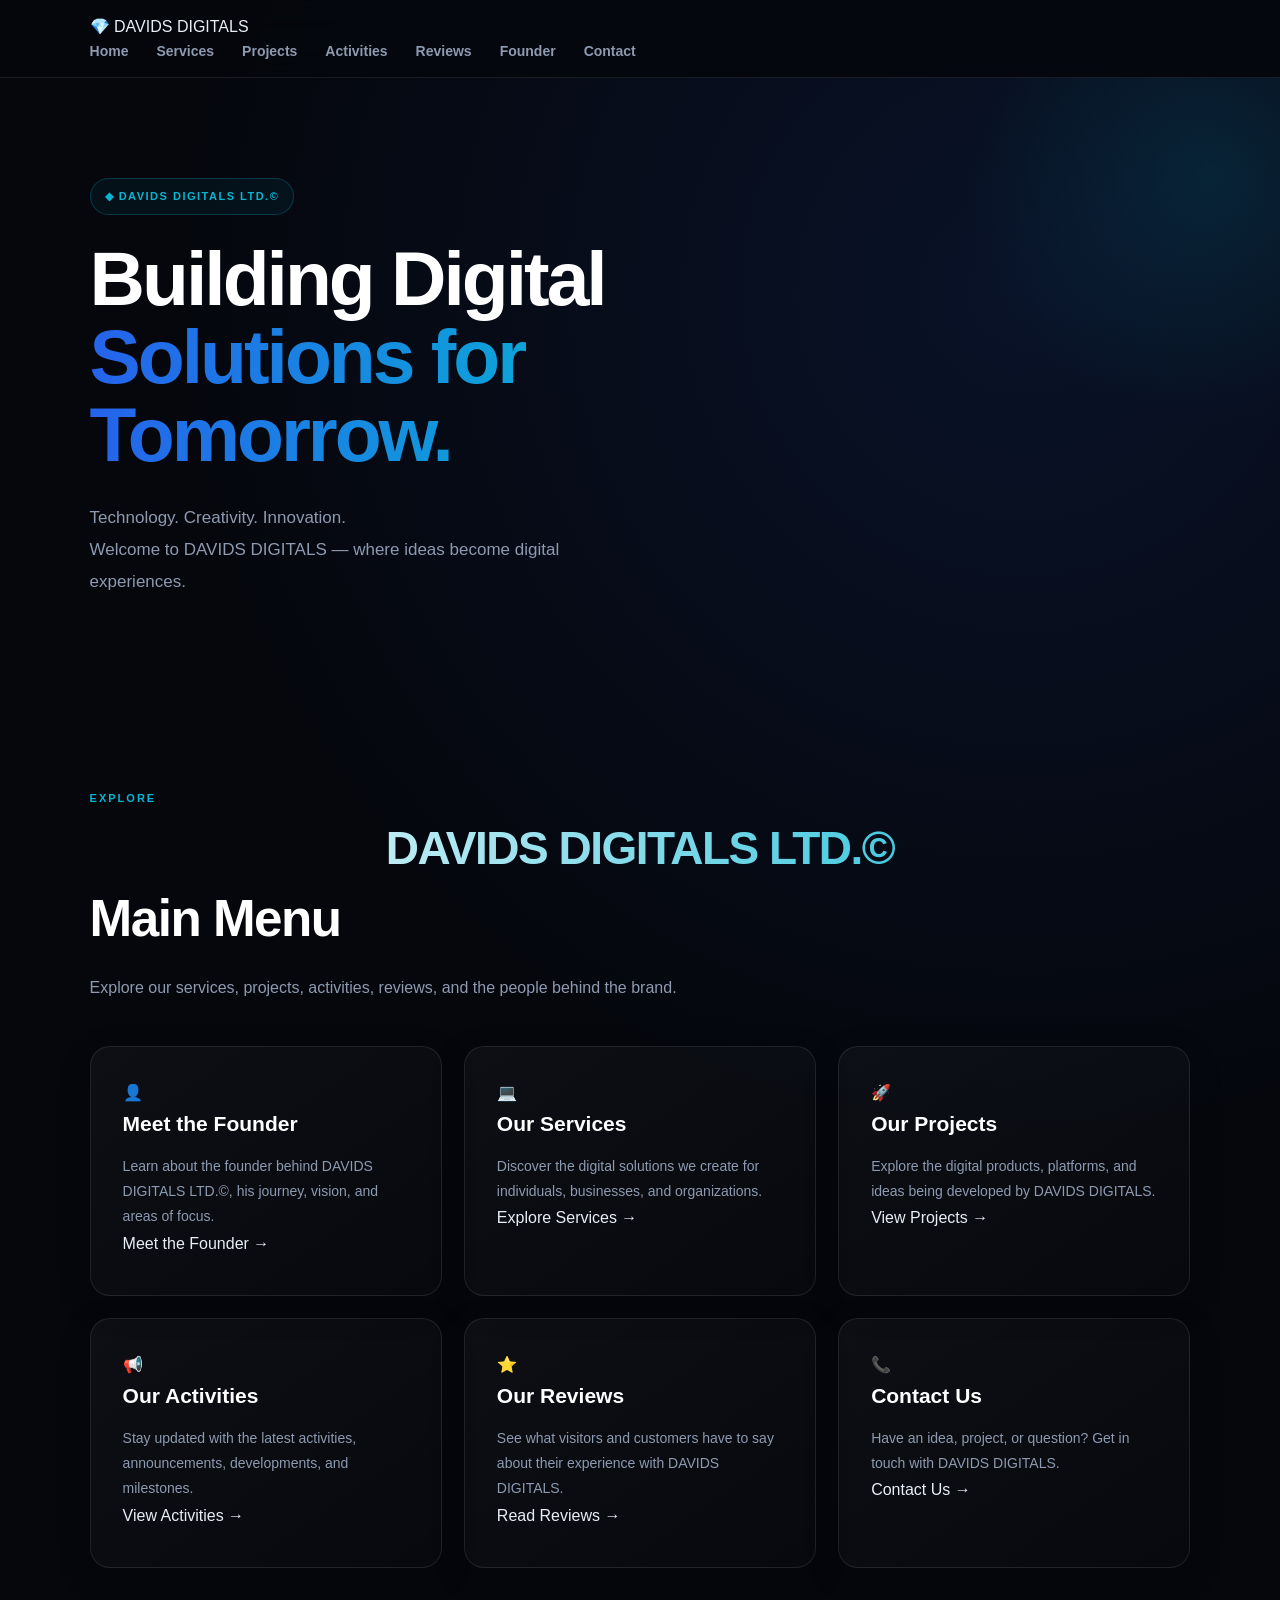
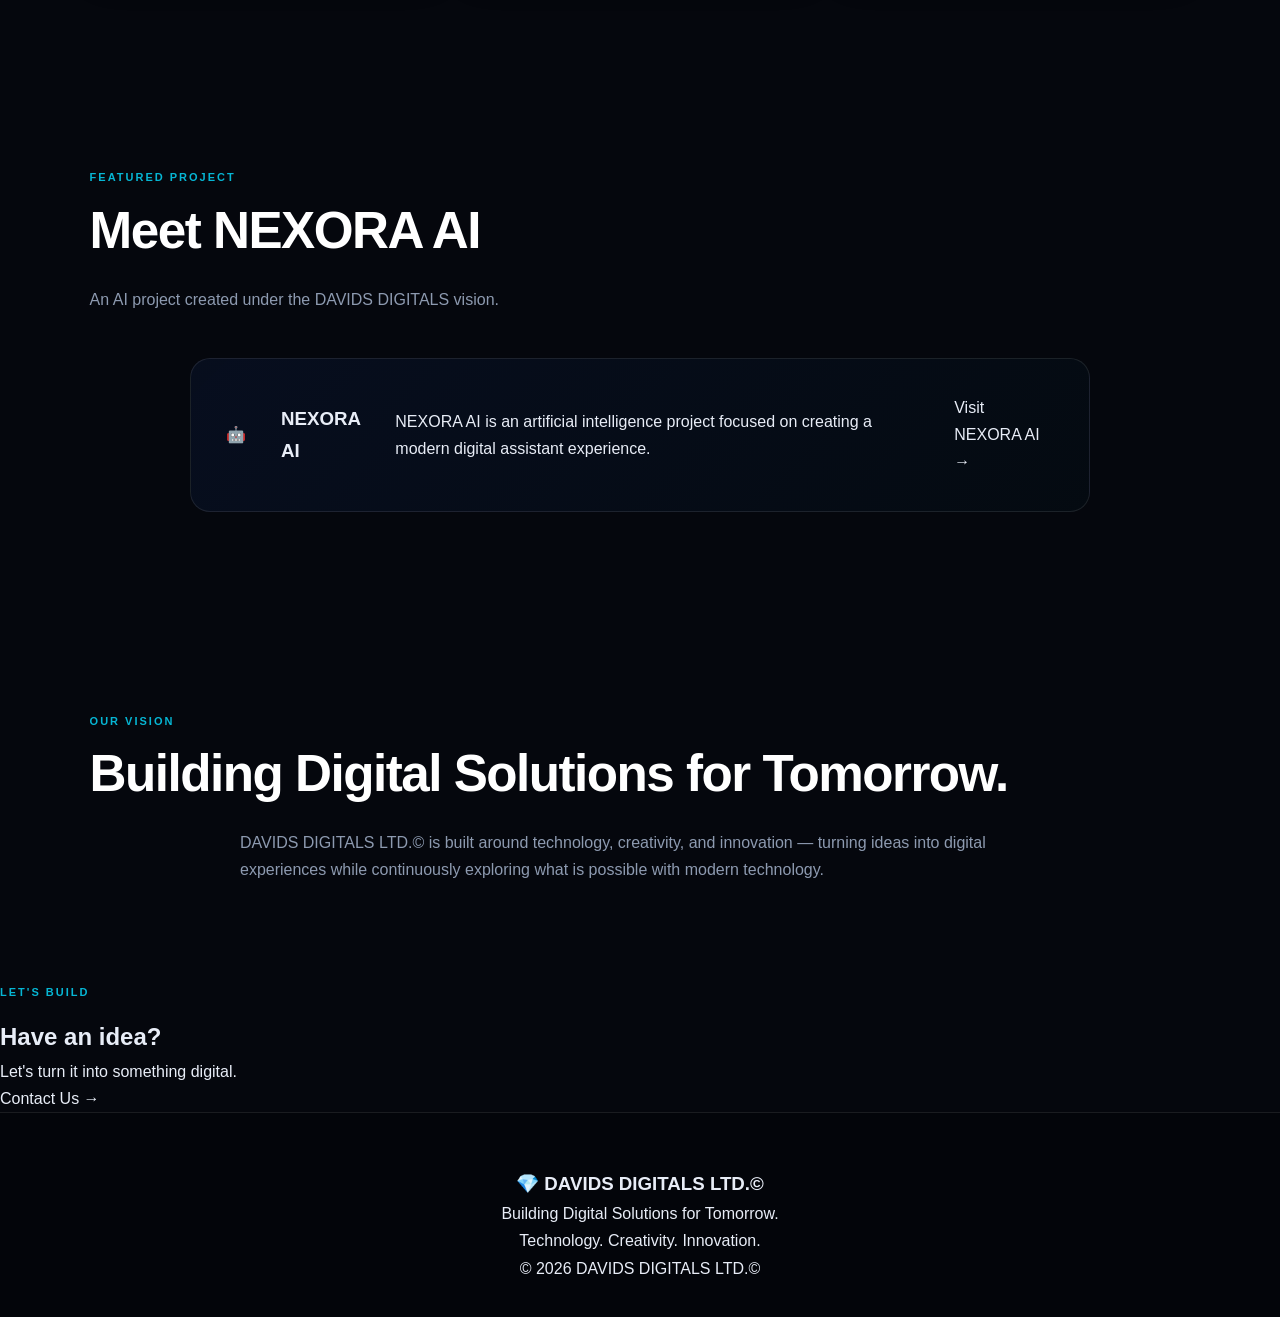
==== commit cc917fba: "Update founder page and main menu" ====
--- a/index.html
+++ b/index.html
@@ -10,14 +10,19 @@
         content="width=device-width, initial-scale=1.0"
     >
 
-    <title>DAVIDS DIGITALS LTD.©</title>
+    <title>
+        DAVIDS DIGITALS LTD.©
+    </title>
 
     <meta
         name="description"
         content="DAVIDS DIGITALS LTD.© — Building Digital Solutions for Tomorrow."
     >
 
-    <link rel="stylesheet" href="style.css">
+    <link
+        rel="stylesheet"
+        href="style.css"
+    >
 
 </head>
 
@@ -25,22 +30,26 @@
 <body>
 
 
-    <!-- =========================
-         MAIN NAVIGATION
-    ========================== -->
-
-    <header class="navbar">
-
-        <a href="index.html" class="brand">
-
-            <div class="diamond-logo">
-                ◆
-            </div>
-
-            <div class="brand-name">
-                <span>DAVIDS</span>
-                <span>DIGITALS</span>
-            </div>
+<!-- =====================================================
+     NAVBAR
+====================================================== -->
+
+<header class="navbar">
+
+    <div class="nav-container">
+
+        <a
+            href="index.html"
+            class="logo"
+        >
+
+            <span class="logo-mark">
+                💎
+            </span>
+
+            <span>
+                DAVIDS DIGITALS
+            </span>
 
         </a>
 
@@ -48,15 +57,21 @@
         <button
             class="menu-btn"
             id="menuBtn"
-            aria-label="Open navigation"
+            aria-label="Open menu"
         >
             ☰
         </button>
 
 
-        <nav id="navMenu">
-
-            <a href="index.html">
+        <nav
+            class="nav-menu"
+            id="navMenu"
+        >
+
+            <a
+                href="index.html"
+                class="active"
+            >
                 Home
             </a>
 
@@ -76,471 +91,495 @@
                 Reviews
             </a>
 
+            <a href="founder.html">
+                Founder
+            </a>
+
             <a href="contact.html">
                 Contact
             </a>
 
         </nav>
 
-    </header>
-
-
-
-    <main>
-
-
-        <!-- =========================
-             HERO / WELCOME
-        ========================== -->
-
-        <section class="hero">
-
-            <div class="hero-content">
-
-                <div class="hero-badge">
-                    ◆ DAVIDS DIGITALS LTD.©
-                </div>
-
-
-                <h1>
-
-                    Building Digital
-
-                    <span>
-                        Solutions for Tomorrow.
-                    </span>
-
-                </h1>
-
-
-                <p>
-
-                    Technology. Creativity. Innovation.
-
-                    <br>
-
-                    Welcome to DAVIDS DIGITALS —
-                    where ideas become digital experiences.
-
-                </p>
-
+    </div>
+
+</header>
+
+
+
+<!-- =====================================================
+     HERO
+====================================================== -->
+
+<main>
+
+<section class="hero">
+
+    <div class="hero-content">
+
+        <div class="hero-badge">
+            ◆ DAVIDS DIGITALS LTD.©
+        </div>
+
+
+        <h1>
+
+            Building Digital
+
+            <span>
+                Solutions for Tomorrow.
+            </span>
+
+        </h1>
+
+
+        <p>
+            Technology. Creativity. Innovation.
+            <br>
+
+            Welcome to DAVIDS DIGITALS —
+            where ideas become digital experiences.
+        </p>
+
+    </div>
+
+</section>
+
+
+
+<!-- =====================================================
+     MAIN MENU
+====================================================== -->
+
+<section class="section">
+
+    <div class="section-label">
+        EXPLORE
+    </div>
+
+
+    <div
+        style="
+            text-align:center;
+            margin-bottom:15px;
+        "
+    >
+
+        <h2
+            style="
+                margin:0;
+                font-size:
+                    clamp(
+                        28px,
+                        6vw,
+                        46px
+                    );
+                font-weight:900;
+                background:
+                    linear-gradient(
+                        90deg,
+                        #ffffff,
+                        #06b6d4,
+                        #2563eb,
+                        #ffffff
+                    );
+                background-size:300% auto;
+                -webkit-background-clip:text;
+                -webkit-text-fill-color:transparent;
+                background-clip:text;
+            "
+        >
+            DAVIDS DIGITALS LTD.©
+        </h2>
+
+    </div>
+
+
+    <h2 class="section-title">
+        Main Menu
+    </h2>
+
+
+    <p class="section-subtitle">
+        Explore our services, projects,
+        activities, reviews, and the people
+        behind the brand.
+    </p>
+
+
+    <div class="services-grid">
+
+
+        <!-- =================================================
+             01. MEET THE FOUNDER
+        ================================================== -->
+
+        <a
+            href="founder.html"
+            class="service-card"
+        >
+
+            <div class="card-icon">
+                👤
             </div>
 
-
-            <div class="hero-visual">
-
-                <div class="diamond-container">
-
-                    <div class="big-diamond">
-                        ◆
-                    </div>
-
-                    <div class="orbit orbit-one"></div>
-
-                    <div class="orbit orbit-two"></div>
-
-                </div>
-
+            <h3>
+                Meet the Founder
+            </h3>
+
+            <p>
+                Learn about the founder behind
+                DAVIDS DIGITALS LTD.©, his journey,
+                vision, and areas of focus.
+            </p>
+
+            <span class="card-link">
+                Meet the Founder →
+            </span>
+
+        </a>
+
+
+
+        <!-- =================================================
+             02. OUR SERVICES
+        ================================================== -->
+
+        <a
+            href="services.html"
+            class="service-card"
+        >
+
+            <div class="card-icon">
+                💻
             </div>
 
-        </section>
-
-
-
-        <!-- =========================
-             MAIN MENU
-        ========================== -->
-
-        <section class="section">
-
-            <div class="section-label">
-                EXPLORE DAVIDS DIGITALS
+            <h3>
+                Our Services
+            </h3>
+
+            <p>
+                Discover the digital solutions
+                we create for individuals,
+                businesses, and organizations.
+            </p>
+
+            <span class="card-link">
+                Explore Services →
+            </span>
+
+        </a>
+
+
+
+        <!-- =================================================
+             03. OUR PROJECTS
+        ================================================== -->
+
+        <a
+            href="projects.html"
+            class="service-card"
+        >
+
+            <div class="card-icon">
+                🚀
             </div>
 
-
-            <h2>
-
-                What would you like
-                <span>to explore?</span>
-
-            </h2>
-
-
-            <p>
-
-                Choose a section below to discover our services,
-                projects, activities, reviews and ways to get in touch.
-
-            </p>
-
-
-
-            <!-- =========================
-                 MENU OPTIONS
-            ========================== -->
-
-            <div class="services-grid">
-
-
-                <!-- SERVICES -->
-
-                <a
-                    href="services.html"
-                    class="service-card"
-                >
-
-                    <div class="service-icon">
-                        ◇
-                    </div>
-
-
-                    <h3>
-                        Our Services
-                    </h3>
-
-
-                    <p>
-
-                        Explore our digital development,
-                        AI & automation, creative digital
-                        and digital product services.
-
-                    </p>
-
-
-                    <span class="project-link">
-                        Explore Services →
-                    </span>
-
-                </a>
-
-
-
-                <!-- PROJECTS -->
-
-                <a
-                    href="projects.html"
-                    class="service-card"
-                >
-
-                    <div class="service-icon">
-                        ◆
-                    </div>
-
-
-                    <h3>
-                        Our Projects
-                    </h3>
-
-
-                    <p>
-
-                        Discover digital products,
-                        experiments and technology
-                        built by DAVIDS DIGITALS.
-
-                    </p>
-
-
-                    <span class="project-link">
-                        View Projects →
-                    </span>
-
-                </a>
-
-
-
-                <!-- ACTIVITIES -->
-
-                <a
-                    href="activities.html"
-                    class="service-card"
-                >
-
-                    <div class="service-icon">
-                        ⚡
-                    </div>
-
-
-                    <h3>
-                        Our Activities
-                    </h3>
-
-
-                    <p>
-
-                        Follow our latest digital activities,
-                        developments, announcements and
-                        company updates.
-
-                    </p>
-
-
-                    <span class="project-link">
-                        View Activities →
-                    </span>
-
-                </a>
-
-
-
-                <!-- REVIEWS -->
-
-                <a
-                    href="reviews.html"
-                    class="service-card"
-                >
-
-                    <div class="service-icon">
-                        ★
-                    </div>
-
-
-                    <h3>
-                        Our Reviews
-                    </h3>
-
-
-                    <p>
-
-                        See what people have to say about
-                        their experiences with DAVIDS DIGITALS.
-
-                    </p>
-
-
-                    <span class="project-link">
-                        Read Reviews →
-                    </span>
-
-                </a>
-
-
-
-                <!-- CONTACT -->
-
-                <a
-                    href="contact.html"
-                    class="service-card"
-                >
-
-                    <div class="service-icon">
-                        @
-                    </div>
-
-
-                    <h3>
-                        Contact Us
-                    </h3>
-
-
-                    <p>
-
-                        Have an idea, project or digital
-                        challenge? Let's start a conversation.
-
-                    </p>
-
-
-                    <span class="project-link">
-                        Contact Us →
-                    </span>
-
-                </a>
-
-
+            <h3>
+                Our Projects
+            </h3>
+
+            <p>
+                Explore the digital products,
+                platforms, and ideas being
+                developed by DAVIDS DIGITALS.
+            </p>
+
+            <span class="card-link">
+                View Projects →
+            </span>
+
+        </a>
+
+
+
+        <!-- =================================================
+             04. OUR ACTIVITIES
+        ================================================== -->
+
+        <a
+            href="activities.html"
+            class="service-card"
+        >
+
+            <div class="card-icon">
+                📢
             </div>
 
-        </section>
-
-
-
-        <!-- =========================
-             NEXORA FEATURE
-        ========================== -->
-
-        <section class="section projects-section">
-
-            <div class="section-label">
-                DAVIDS DIGITALS PRODUCT
+            <h3>
+                Our Activities
+            </h3>
+
+            <p>
+                Stay updated with the latest
+                activities, announcements,
+                developments, and milestones.
+            </p>
+
+            <span class="card-link">
+                View Activities →
+            </span>
+
+        </a>
+
+
+
+        <!-- =================================================
+             05. OUR REVIEWS
+        ================================================== -->
+
+        <a
+            href="reviews.html"
+            class="service-card"
+        >
+
+            <div class="card-icon">
+                ⭐
             </div>
 
-
-            <h2>
-
-                Meet
-                <span>NEXORA AI.</span>
-
-            </h2>
-
-
-            <p>
-
-                One of the digital products being developed
-                within the DAVIDS DIGITALS ecosystem.
-
-            </p>
-
-
-            <div class="project-card">
-
-
-                <div class="project-icon">
-                    N
-                </div>
-
-
-                <div class="project-info">
-
-                    <div class="project-tag">
-                        AI • DIGITAL ASSISTANT
-                    </div>
-
-
-                    <h3>
-                        NEXORA AI
-                    </h3>
-
-
-                    <p>
-
-                        An intelligent digital assistant
-                        designed to communicate with users
-                        and provide useful digital assistance.
-
-                    </p>
-
-
-                    <a
-                        href="https://nexora-ai-1-r9y5.onrender.com"
-                        class="project-link"
-                        target="_blank"
-                        rel="noopener"
-                    >
-                        Explore NEXORA AI →
-                    </a>
-
-                </div>
-
+            <h3>
+                Our Reviews
+            </h3>
+
+            <p>
+                See what visitors and customers
+                have to say about their experience
+                with DAVIDS DIGITALS.
+            </p>
+
+            <span class="card-link">
+                Read Reviews →
+            </span>
+
+        </a>
+
+
+
+        <!-- =================================================
+             06. CONTACT US
+        ================================================== -->
+
+        <a
+            href="contact.html"
+            class="service-card"
+        >
+
+            <div class="card-icon">
+                📞
             </div>
 
-        </section>
-
-
-
-        <!-- =========================
-             COMPANY VISION
-        ========================== -->
-
-        <section class="about section">
-
-            <div class="section-label">
-                OUR VISION
-            </div>
-
-
-            <h2>
-
-                Technology with
-                <span>purpose.</span>
-
-            </h2>
-
-
-            <p>
-
-                DAVIDS DIGITALS LTD.© exists to explore the
-                possibilities of technology, creativity and
-                innovation — building digital solutions that
-                are useful today while preparing for tomorrow.
-
-            </p>
-
-        </section>
-
-
-
-        <!-- =========================
-             FINAL CTA
-        ========================== -->
-
-        <section class="contact section">
-
-            <div class="section-label">
-                HAVE AN IDEA?
-            </div>
-
-
-            <h2>
-
-                Let's build
-                <span>something.</span>
-
-            </h2>
-
-
-            <p>
-
-                Tell us what you're thinking.
-                Your next digital idea could become
-                our next project.
-
-            </p>
-
-
-            <div class="contact-buttons">
-
-                <a
-                    href="contact.html"
-                    class="contact-btn"
-                >
-                    Start a Conversation →
-                </a>
-
-            </div>
-
-        </section>
-
-    </main>
-
-
-
-    <!-- =========================
-         FOOTER
-    ========================== -->
-
-    <footer>
-
-        <div class="footer-logo">
-
-            <div class="diamond-logo">
-                ◆
-            </div>
-
-            <strong>
-                DAVIDS DIGITALS LTD.©
-            </strong>
-
+            <h3>
+                Contact Us
+            </h3>
+
+            <p>
+                Have an idea, project, or
+                question? Get in touch with
+                DAVIDS DIGITALS.
+            </p>
+
+            <span class="card-link">
+                Contact Us →
+            </span>
+
+        </a>
+
+
+    </div>
+
+</section>
+
+
+
+<!-- =====================================================
+     NEXORA AI
+====================================================== -->
+
+<section class="section dark-section">
+
+    <div class="section-label">
+        FEATURED PROJECT
+    </div>
+
+
+    <h2 class="section-title">
+        Meet NEXORA AI
+    </h2>
+
+
+    <p class="section-subtitle">
+        An AI project created under the
+        DAVIDS DIGITALS vision.
+    </p>
+
+
+    <div
+        class="project-card"
+        style="
+            max-width:900px;
+            margin:45px auto 0;
+        "
+    >
+
+        <div class="card-icon">
+            🤖
         </div>
 
 
+        <h3>
+            NEXORA AI
+        </h3>
+
+
         <p>
-            Building Digital Solutions for Tomorrow.
+            NEXORA AI is an artificial
+            intelligence project focused on
+            creating a modern digital assistant
+            experience.
         </p>
 
 
-        <div class="footer-line"></div>
-
-
-        <p class="copyright">
-            © 2026 DAVIDS DIGITALS LTD. All rights reserved.
+        <a
+            href="https://nexora-ai-1-r9y5.onrender.com"
+            target="_blank"
+            rel="noopener"
+            class="btn-primary"
+        >
+            Visit NEXORA AI →
+        </a>
+
+    </div>
+
+</section>
+
+
+
+<!-- =====================================================
+     VISION
+====================================================== -->
+
+<section class="section">
+
+    <div class="section-label">
+        OUR VISION
+    </div>
+
+
+    <h2 class="section-title">
+        Building Digital Solutions
+        for Tomorrow.
+    </h2>
+
+
+    <p
+        class="section-subtitle"
+        style="
+            max-width:800px;
+            margin-left:auto;
+            margin-right:auto;
+        "
+    >
+        DAVIDS DIGITALS LTD.© is built around
+        technology, creativity, and innovation —
+        turning ideas into digital experiences
+        while continuously exploring what is
+        possible with modern technology.
+    </p>
+
+</section>
+
+
+
+<!-- =====================================================
+     FINAL CTA
+====================================================== -->
+
+<section class="cta-section">
+
+    <div>
+
+        <div class="section-label">
+            LET'S BUILD
+        </div>
+
+
+        <h2>
+            Have an idea?
+        </h2>
+
+
+        <p>
+            Let's turn it into something digital.
         </p>
 
-    </footer>
-
-
-
-    <script src="script.js"></script>
+    </div>
+
+
+    <a
+        href="contact.html"
+        class="btn-primary"
+    >
+        Contact Us →
+    </a>
+
+</section>
+
+
+</main>
+
+
+
+<!-- =====================================================
+     FOOTER
+====================================================== -->
+
+<footer class="footer">
+
+    <div class="footer-content">
+
+        <div>
+
+            <h3>
+                💎 DAVIDS DIGITALS LTD.©
+            </h3>
+
+            <p>
+                Building Digital Solutions
+                for Tomorrow.
+            </p>
+
+        </div>
+
+
+        <div>
+
+            <p>
+                Technology. Creativity. Innovation.
+            </p>
+
+            <p>
+                © 2026 DAVIDS DIGITALS LTD.©
+            </p>
+
+        </div>
+
+    </div>
+
+</footer>
+
+
+
+<script src="script.js"></script>
 
 </body>
 
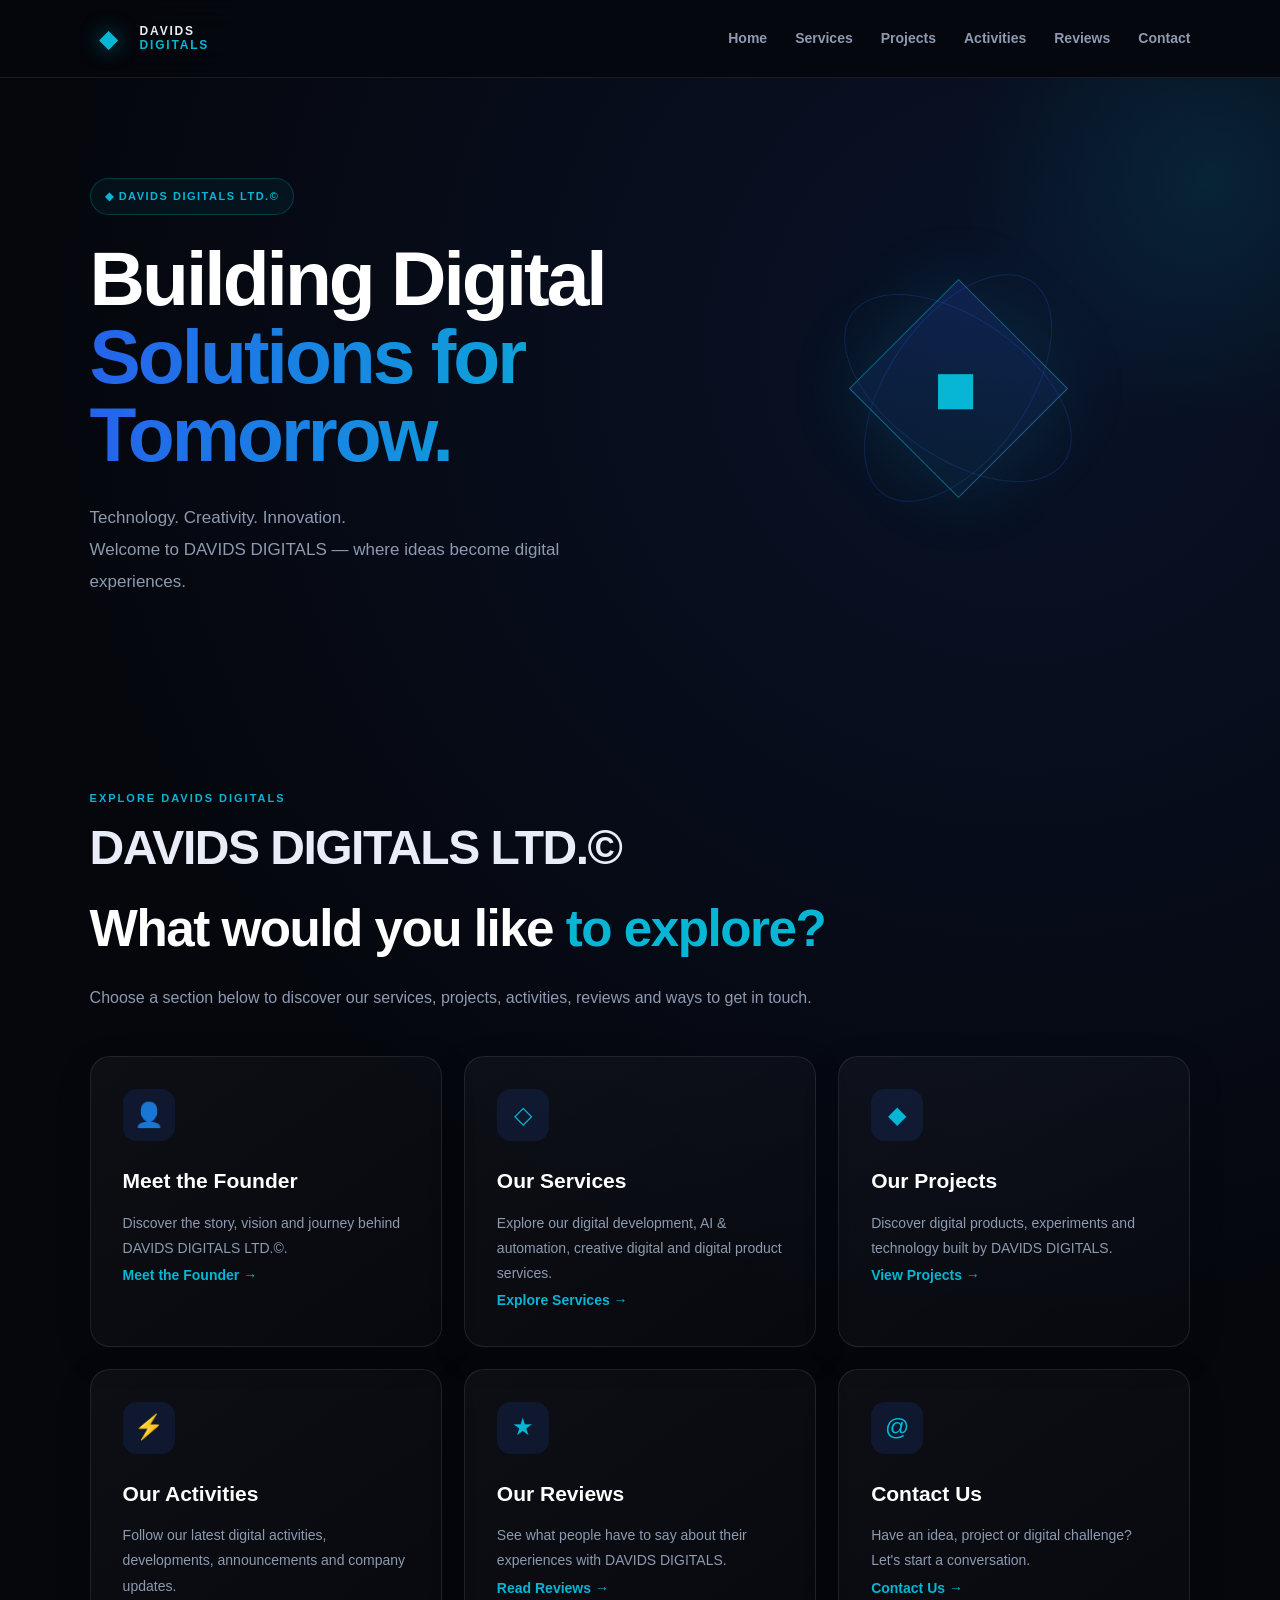
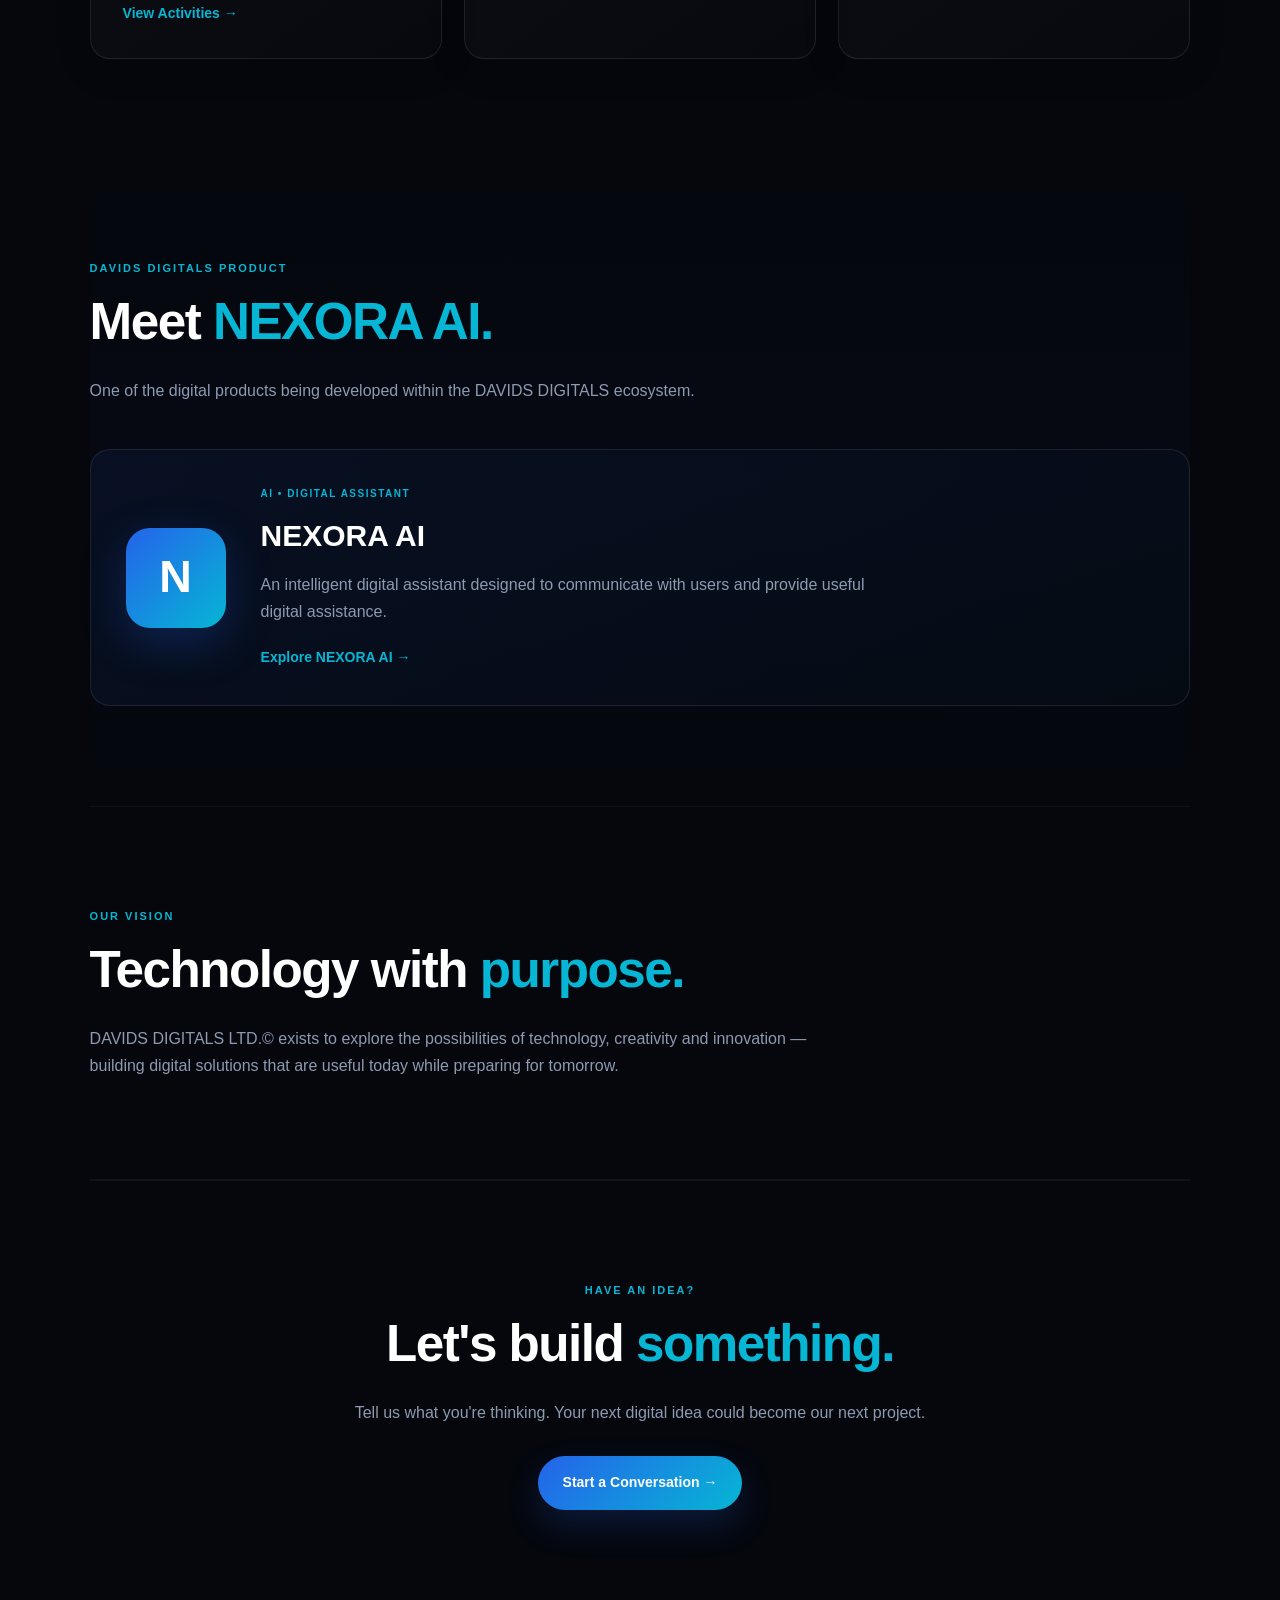
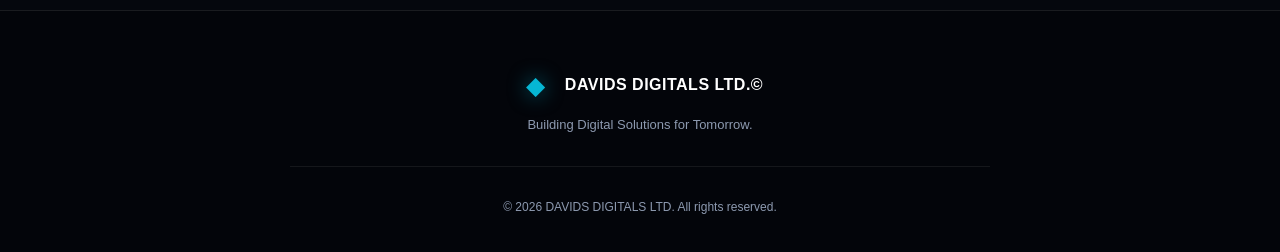
==== commit baf59025: "Add Meet the Founder to homepage" ====
--- a/index.html
+++ b/index.html
@@ -10,19 +10,14 @@
         content="width=device-width, initial-scale=1.0"
     >
 
-    <title>
-        DAVIDS DIGITALS LTD.©
-    </title>
+    <title>DAVIDS DIGITALS LTD.©</title>
 
     <meta
         name="description"
         content="DAVIDS DIGITALS LTD.© — Building Digital Solutions for Tomorrow."
     >
 
-    <link
-        rel="stylesheet"
-        href="style.css"
-    >
+    <link rel="stylesheet" href="style.css">
 
 </head>
 
@@ -30,26 +25,22 @@
 <body>
 
 
-<!-- =====================================================
-     NAVBAR
-====================================================== -->
-
-<header class="navbar">
-
-    <div class="nav-container">
-
-        <a
-            href="index.html"
-            class="logo"
-        >
-
-            <span class="logo-mark">
-                💎
-            </span>
-
-            <span>
-                DAVIDS DIGITALS
-            </span>
+    <!-- =========================
+         MAIN NAVIGATION
+    ========================== -->
+
+    <header class="navbar">
+
+        <a href="index.html" class="brand">
+
+            <div class="diamond-logo">
+                ◆
+            </div>
+
+            <div class="brand-name">
+                <span>DAVIDS</span>
+                <span>DIGITALS</span>
+            </div>
 
         </a>
 
@@ -57,21 +48,15 @@
         <button
             class="menu-btn"
             id="menuBtn"
-            aria-label="Open menu"
+            aria-label="Open navigation"
         >
             ☰
         </button>
 
 
-        <nav
-            class="nav-menu"
-            id="navMenu"
-        >
-
-            <a
-                href="index.html"
-                class="active"
-            >
+        <nav id="navMenu">
+
+            <a href="index.html">
                 Home
             </a>
 
@@ -91,495 +76,531 @@
                 Reviews
             </a>
 
-            <a href="founder.html">
-                Founder
-            </a>
-
             <a href="contact.html">
                 Contact
             </a>
 
         </nav>
 
-    </div>
-
-</header>
-
-
-
-<!-- =====================================================
-     HERO
-====================================================== -->
-
-<main>
-
-<section class="hero">
-
-    <div class="hero-content">
-
-        <div class="hero-badge">
-            ◆ DAVIDS DIGITALS LTD.©
+    </header>
+
+
+
+    <main>
+
+
+        <!-- =========================
+             HERO / WELCOME
+        ========================== -->
+
+        <section class="hero">
+
+            <div class="hero-content">
+
+                <div class="hero-badge">
+                    ◆ DAVIDS DIGITALS LTD.©
+                </div>
+
+
+                <h1>
+
+                    Building Digital
+
+                    <span>
+                        Solutions for Tomorrow.
+                    </span>
+
+                </h1>
+
+
+                <p>
+
+                    Technology. Creativity. Innovation.
+
+                    <br>
+
+                    Welcome to DAVIDS DIGITALS —
+                    where ideas become digital experiences.
+
+                </p>
+
+            </div>
+
+
+            <div class="hero-visual">
+
+                <div class="diamond-container">
+
+                    <div class="big-diamond">
+                        ◆
+                    </div>
+
+                    <div class="orbit orbit-one"></div>
+
+                    <div class="orbit orbit-two"></div>
+
+                </div>
+
+            </div>
+
+        </section>
+
+
+
+        <!-- =========================
+             MAIN MENU
+        ========================== -->
+
+        <section class="section">
+
+            <div class="section-label">
+                EXPLORE DAVIDS DIGITALS
+            </div>
+
+
+            <!-- MAIN MENU BRAND NAME -->
+
+            <div
+                style="
+                    margin-bottom: 25px;
+                    font-size: clamp(28px, 6vw, 48px);
+                    font-weight: 800;
+                    letter-spacing: -1.5px;
+                    line-height: 1.1;
+                "
+            >
+                DAVIDS DIGITALS LTD.©
+            </div>
+
+
+            <h2>
+
+                What would you like
+                <span>to explore?</span>
+
+            </h2>
+
+
+            <p>
+
+                Choose a section below to discover our services,
+                projects, activities, reviews and ways to get in touch.
+
+            </p>
+
+
+
+            <!-- =========================
+                 MENU OPTIONS
+            ========================== -->
+
+            <div class="services-grid">
+
+
+                <!-- =========================
+                     MEET THE FOUNDER
+                ========================== -->
+
+                <a
+                    href="founder.html"
+                    class="service-card"
+                >
+
+                    <div class="service-icon">
+                        👤
+                    </div>
+
+
+                    <h3>
+                        Meet the Founder
+                    </h3>
+
+
+                    <p>
+
+                        Discover the story, vision and
+                        journey behind DAVIDS DIGITALS LTD.©.
+
+                    </p>
+
+
+                    <span class="project-link">
+                        Meet the Founder →
+                    </span>
+
+                </a>
+
+
+
+                <!-- =========================
+                     SERVICES
+                ========================== -->
+
+                <a
+                    href="services.html"
+                    class="service-card"
+                >
+
+                    <div class="service-icon">
+                        ◇
+                    </div>
+
+
+                    <h3>
+                        Our Services
+                    </h3>
+
+
+                    <p>
+
+                        Explore our digital development,
+                        AI & automation, creative digital
+                        and digital product services.
+
+                    </p>
+
+
+                    <span class="project-link">
+                        Explore Services →
+                    </span>
+
+                </a>
+
+
+
+                <!-- =========================
+                     PROJECTS
+                ========================== -->
+
+                <a
+                    href="projects.html"
+                    class="service-card"
+                >
+
+                    <div class="service-icon">
+                        ◆
+                    </div>
+
+
+                    <h3>
+                        Our Projects
+                    </h3>
+
+
+                    <p>
+
+                        Discover digital products,
+                        experiments and technology
+                        built by DAVIDS DIGITALS.
+
+                    </p>
+
+
+                    <span class="project-link">
+                        View Projects →
+                    </span>
+
+                </a>
+
+
+
+                <!-- =========================
+                     ACTIVITIES
+                ========================== -->
+
+                <a
+                    href="activities.html"
+                    class="service-card"
+                >
+
+                    <div class="service-icon">
+                        ⚡
+                    </div>
+
+
+                    <h3>
+                        Our Activities
+                    </h3>
+
+
+                    <p>
+
+                        Follow our latest digital activities,
+                        developments, announcements and
+                        company updates.
+
+                    </p>
+
+
+                    <span class="project-link">
+                        View Activities →
+                    </span>
+
+                </a>
+
+
+
+                <!-- =========================
+                     REVIEWS
+                ========================== -->
+
+                <a
+                    href="reviews.html"
+                    class="service-card"
+                >
+
+                    <div class="service-icon">
+                        ★
+                    </div>
+
+
+                    <h3>
+                        Our Reviews
+                    </h3>
+
+
+                    <p>
+
+                        See what people have to say about
+                        their experiences with DAVIDS DIGITALS.
+
+                    </p>
+
+
+                    <span class="project-link">
+                        Read Reviews →
+                    </span>
+
+                </a>
+
+
+
+                <!-- =========================
+                     CONTACT
+                ========================== -->
+
+                <a
+                    href="contact.html"
+                    class="service-card"
+                >
+
+                    <div class="service-icon">
+                        @
+                    </div>
+
+
+                    <h3>
+                        Contact Us
+                    </h3>
+
+
+                    <p>
+
+                        Have an idea, project or digital
+                        challenge? Let's start a conversation.
+
+                    </p>
+
+
+                    <span class="project-link">
+                        Contact Us →
+                    </span>
+
+                </a>
+
+
+            </div>
+
+        </section>
+
+
+
+        <!-- =========================
+             NEXORA FEATURE
+        ========================== -->
+
+        <section class="section projects-section">
+
+            <div class="section-label">
+                DAVIDS DIGITALS PRODUCT
+            </div>
+
+
+            <h2>
+
+                Meet
+                <span>NEXORA AI.</span>
+
+            </h2>
+
+
+            <p>
+
+                One of the digital products being developed
+                within the DAVIDS DIGITALS ecosystem.
+
+            </p>
+
+
+            <div class="project-card">
+
+
+                <div class="project-icon">
+                    N
+                </div>
+
+
+                <div class="project-info">
+
+                    <div class="project-tag">
+                        AI • DIGITAL ASSISTANT
+                    </div>
+
+
+                    <h3>
+                        NEXORA AI
+                    </h3>
+
+
+                    <p>
+
+                        An intelligent digital assistant
+                        designed to communicate with users
+                        and provide useful digital assistance.
+
+                    </p>
+
+
+                    <a
+                        href="https://nexora-ai-1-r9y5.onrender.com"
+                        class="project-link"
+                        target="_blank"
+                        rel="noopener"
+                    >
+                        Explore NEXORA AI →
+                    </a>
+
+                </div>
+
+            </div>
+
+        </section>
+
+
+
+        <!-- =========================
+             COMPANY VISION
+        ========================== -->
+
+        <section class="about section">
+
+            <div class="section-label">
+                OUR VISION
+            </div>
+
+
+            <h2>
+
+                Technology with
+                <span>purpose.</span>
+
+            </h2>
+
+
+            <p>
+
+                DAVIDS DIGITALS LTD.© exists to explore the
+                possibilities of technology, creativity and
+                innovation — building digital solutions that
+                are useful today while preparing for tomorrow.
+
+            </p>
+
+        </section>
+
+
+
+        <!-- =========================
+             FINAL CTA
+        ========================== -->
+
+        <section class="contact section">
+
+            <div class="section-label">
+                HAVE AN IDEA?
+            </div>
+
+
+            <h2>
+
+                Let's build
+                <span>something.</span>
+
+            </h2>
+
+
+            <p>
+
+                Tell us what you're thinking.
+                Your next digital idea could become
+                our next project.
+
+            </p>
+
+
+            <div class="contact-buttons">
+
+                <a
+                    href="contact.html"
+                    class="contact-btn"
+                >
+                    Start a Conversation →
+                </a>
+
+            </div>
+
+        </section>
+
+    </main>
+
+
+
+    <!-- =========================
+         FOOTER
+    ========================== -->
+
+    <footer>
+
+        <div class="footer-logo">
+
+            <div class="diamond-logo">
+                ◆
+            </div>
+
+            <strong>
+                DAVIDS DIGITALS LTD.©
+            </strong>
+
         </div>
 
 
-        <h1>
-
-            Building Digital
-
-            <span>
-                Solutions for Tomorrow.
-            </span>
-
-        </h1>
-
-
         <p>
-            Technology. Creativity. Innovation.
-            <br>
-
-            Welcome to DAVIDS DIGITALS —
-            where ideas become digital experiences.
+            Building Digital Solutions for Tomorrow.
         </p>
 
-    </div>
-
-</section>
-
-
-
-<!-- =====================================================
-     MAIN MENU
-====================================================== -->
-
-<section class="section">
-
-    <div class="section-label">
-        EXPLORE
-    </div>
-
-
-    <div
-        style="
-            text-align:center;
-            margin-bottom:15px;
-        "
-    >
-
-        <h2
-            style="
-                margin:0;
-                font-size:
-                    clamp(
-                        28px,
-                        6vw,
-                        46px
-                    );
-                font-weight:900;
-                background:
-                    linear-gradient(
-                        90deg,
-                        #ffffff,
-                        #06b6d4,
-                        #2563eb,
-                        #ffffff
-                    );
-                background-size:300% auto;
-                -webkit-background-clip:text;
-                -webkit-text-fill-color:transparent;
-                background-clip:text;
-            "
-        >
-            DAVIDS DIGITALS LTD.©
-        </h2>
-
-    </div>
-
-
-    <h2 class="section-title">
-        Main Menu
-    </h2>
-
-
-    <p class="section-subtitle">
-        Explore our services, projects,
-        activities, reviews, and the people
-        behind the brand.
-    </p>
-
-
-    <div class="services-grid">
-
-
-        <!-- =================================================
-             01. MEET THE FOUNDER
-        ================================================== -->
-
-        <a
-            href="founder.html"
-            class="service-card"
-        >
-
-            <div class="card-icon">
-                👤
-            </div>
-
-            <h3>
-                Meet the Founder
-            </h3>
-
-            <p>
-                Learn about the founder behind
-                DAVIDS DIGITALS LTD.©, his journey,
-                vision, and areas of focus.
-            </p>
-
-            <span class="card-link">
-                Meet the Founder →
-            </span>
-
-        </a>
-
-
-
-        <!-- =================================================
-             02. OUR SERVICES
-        ================================================== -->
-
-        <a
-            href="services.html"
-            class="service-card"
-        >
-
-            <div class="card-icon">
-                💻
-            </div>
-
-            <h3>
-                Our Services
-            </h3>
-
-            <p>
-                Discover the digital solutions
-                we create for individuals,
-                businesses, and organizations.
-            </p>
-
-            <span class="card-link">
-                Explore Services →
-            </span>
-
-        </a>
-
-
-
-        <!-- =================================================
-             03. OUR PROJECTS
-        ================================================== -->
-
-        <a
-            href="projects.html"
-            class="service-card"
-        >
-
-            <div class="card-icon">
-                🚀
-            </div>
-
-            <h3>
-                Our Projects
-            </h3>
-
-            <p>
-                Explore the digital products,
-                platforms, and ideas being
-                developed by DAVIDS DIGITALS.
-            </p>
-
-            <span class="card-link">
-                View Projects →
-            </span>
-
-        </a>
-
-
-
-        <!-- =================================================
-             04. OUR ACTIVITIES
-        ================================================== -->
-
-        <a
-            href="activities.html"
-            class="service-card"
-        >
-
-            <div class="card-icon">
-                📢
-            </div>
-
-            <h3>
-                Our Activities
-            </h3>
-
-            <p>
-                Stay updated with the latest
-                activities, announcements,
-                developments, and milestones.
-            </p>
-
-            <span class="card-link">
-                View Activities →
-            </span>
-
-        </a>
-
-
-
-        <!-- =================================================
-             05. OUR REVIEWS
-        ================================================== -->
-
-        <a
-            href="reviews.html"
-            class="service-card"
-        >
-
-            <div class="card-icon">
-                ⭐
-            </div>
-
-            <h3>
-                Our Reviews
-            </h3>
-
-            <p>
-                See what visitors and customers
-                have to say about their experience
-                with DAVIDS DIGITALS.
-            </p>
-
-            <span class="card-link">
-                Read Reviews →
-            </span>
-
-        </a>
-
-
-
-        <!-- =================================================
-             06. CONTACT US
-        ================================================== -->
-
-        <a
-            href="contact.html"
-            class="service-card"
-        >
-
-            <div class="card-icon">
-                📞
-            </div>
-
-            <h3>
-                Contact Us
-            </h3>
-
-            <p>
-                Have an idea, project, or
-                question? Get in touch with
-                DAVIDS DIGITALS.
-            </p>
-
-            <span class="card-link">
-                Contact Us →
-            </span>
-
-        </a>
-
-
-    </div>
-
-</section>
-
-
-
-<!-- =====================================================
-     NEXORA AI
-====================================================== -->
-
-<section class="section dark-section">
-
-    <div class="section-label">
-        FEATURED PROJECT
-    </div>
-
-
-    <h2 class="section-title">
-        Meet NEXORA AI
-    </h2>
-
-
-    <p class="section-subtitle">
-        An AI project created under the
-        DAVIDS DIGITALS vision.
-    </p>
-
-
-    <div
-        class="project-card"
-        style="
-            max-width:900px;
-            margin:45px auto 0;
-        "
-    >
-
-        <div class="card-icon">
-            🤖
-        </div>
-
-
-        <h3>
-            NEXORA AI
-        </h3>
-
-
-        <p>
-            NEXORA AI is an artificial
-            intelligence project focused on
-            creating a modern digital assistant
-            experience.
+
+        <div class="footer-line"></div>
+
+
+        <p class="copyright">
+            © 2026 DAVIDS DIGITALS LTD. All rights reserved.
         </p>
 
-
-        <a
-            href="https://nexora-ai-1-r9y5.onrender.com"
-            target="_blank"
-            rel="noopener"
-            class="btn-primary"
-        >
-            Visit NEXORA AI →
-        </a>
-
-    </div>
-
-</section>
-
-
-
-<!-- =====================================================
-     VISION
-====================================================== -->
-
-<section class="section">
-
-    <div class="section-label">
-        OUR VISION
-    </div>
-
-
-    <h2 class="section-title">
-        Building Digital Solutions
-        for Tomorrow.
-    </h2>
-
-
-    <p
-        class="section-subtitle"
-        style="
-            max-width:800px;
-            margin-left:auto;
-            margin-right:auto;
-        "
-    >
-        DAVIDS DIGITALS LTD.© is built around
-        technology, creativity, and innovation —
-        turning ideas into digital experiences
-        while continuously exploring what is
-        possible with modern technology.
-    </p>
-
-</section>
-
-
-
-<!-- =====================================================
-     FINAL CTA
-====================================================== -->
-
-<section class="cta-section">
-
-    <div>
-
-        <div class="section-label">
-            LET'S BUILD
-        </div>
-
-
-        <h2>
-            Have an idea?
-        </h2>
-
-
-        <p>
-            Let's turn it into something digital.
-        </p>
-
-    </div>
-
-
-    <a
-        href="contact.html"
-        class="btn-primary"
-    >
-        Contact Us →
-    </a>
-
-</section>
-
-
-</main>
-
-
-
-<!-- =====================================================
-     FOOTER
-====================================================== -->
-
-<footer class="footer">
-
-    <div class="footer-content">
-
-        <div>
-
-            <h3>
-                💎 DAVIDS DIGITALS LTD.©
-            </h3>
-
-            <p>
-                Building Digital Solutions
-                for Tomorrow.
-            </p>
-
-        </div>
-
-
-        <div>
-
-            <p>
-                Technology. Creativity. Innovation.
-            </p>
-
-            <p>
-                © 2026 DAVIDS DIGITALS LTD.©
-            </p>
-
-        </div>
-
-    </div>
-
-</footer>
-
-
-
-<script src="script.js"></script>
+    </footer>
+
+
+
+    <script src="script.js"></script>
 
 </body>
 
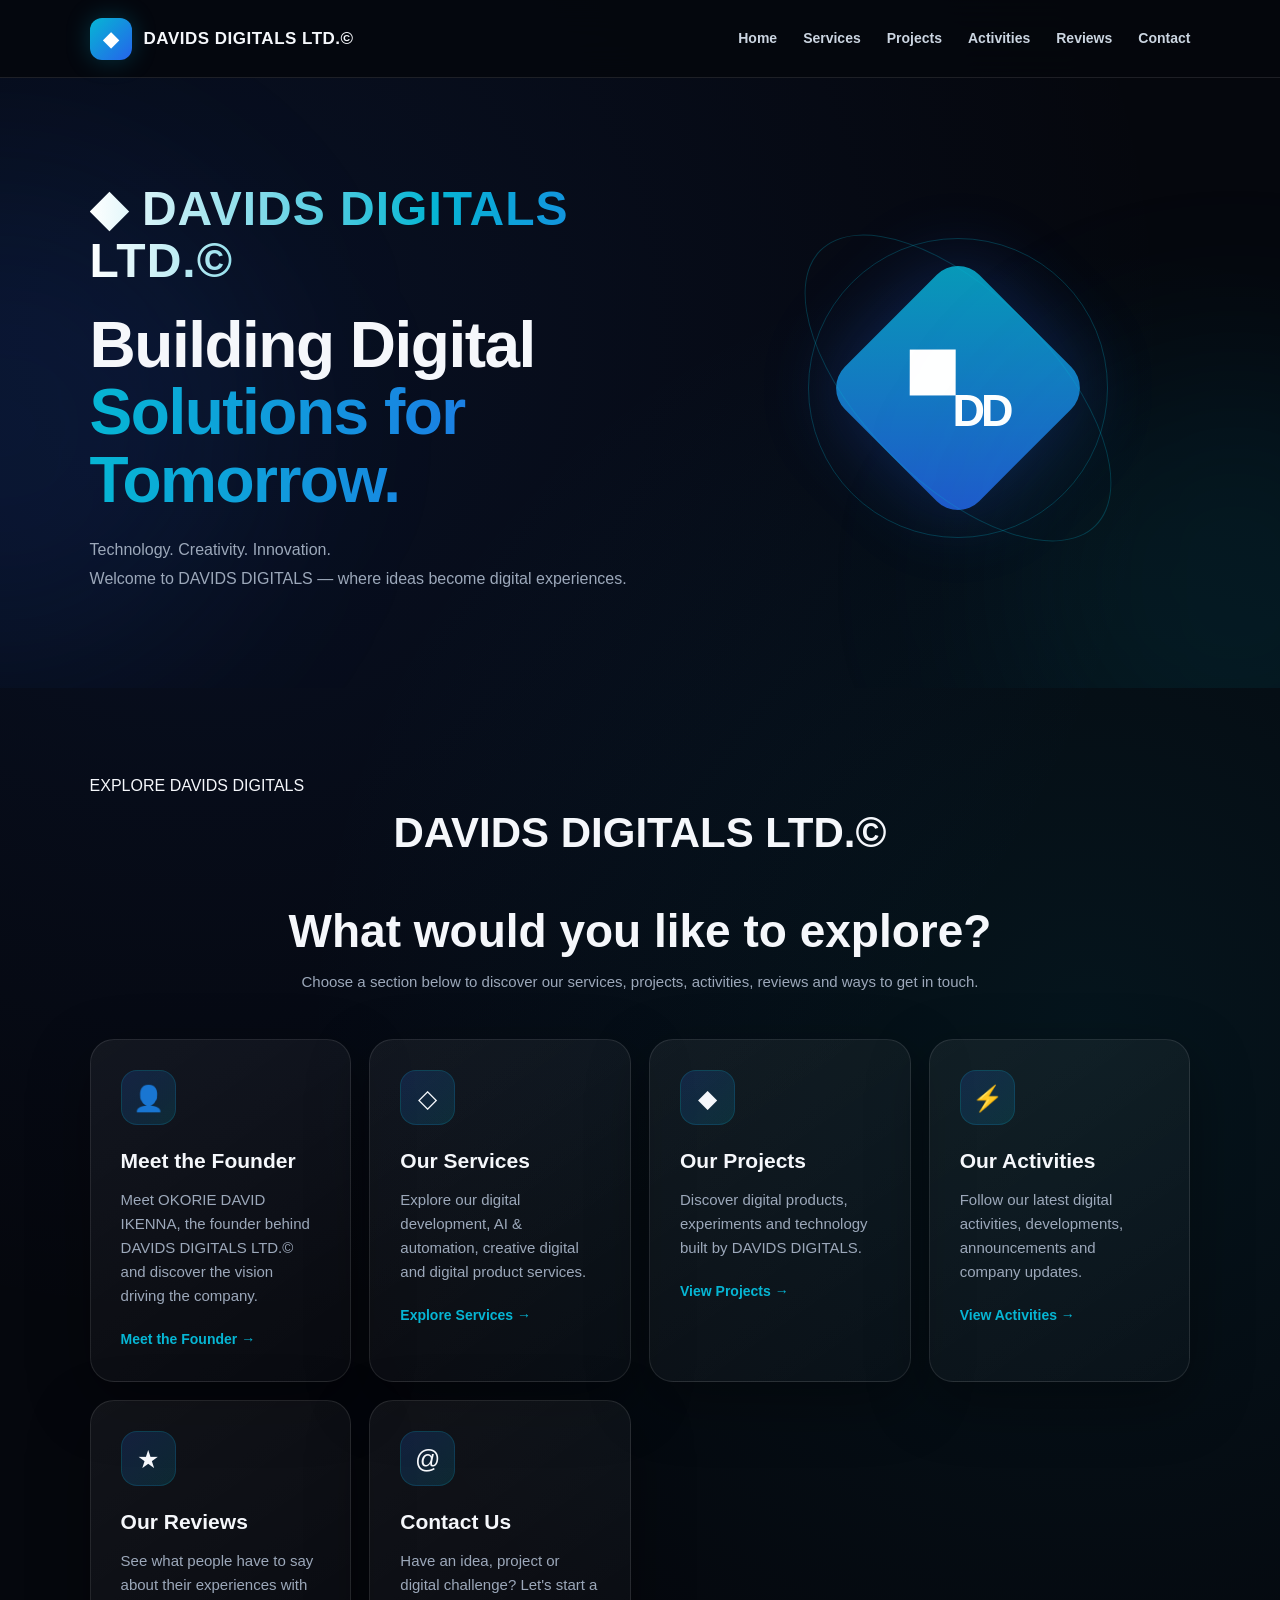
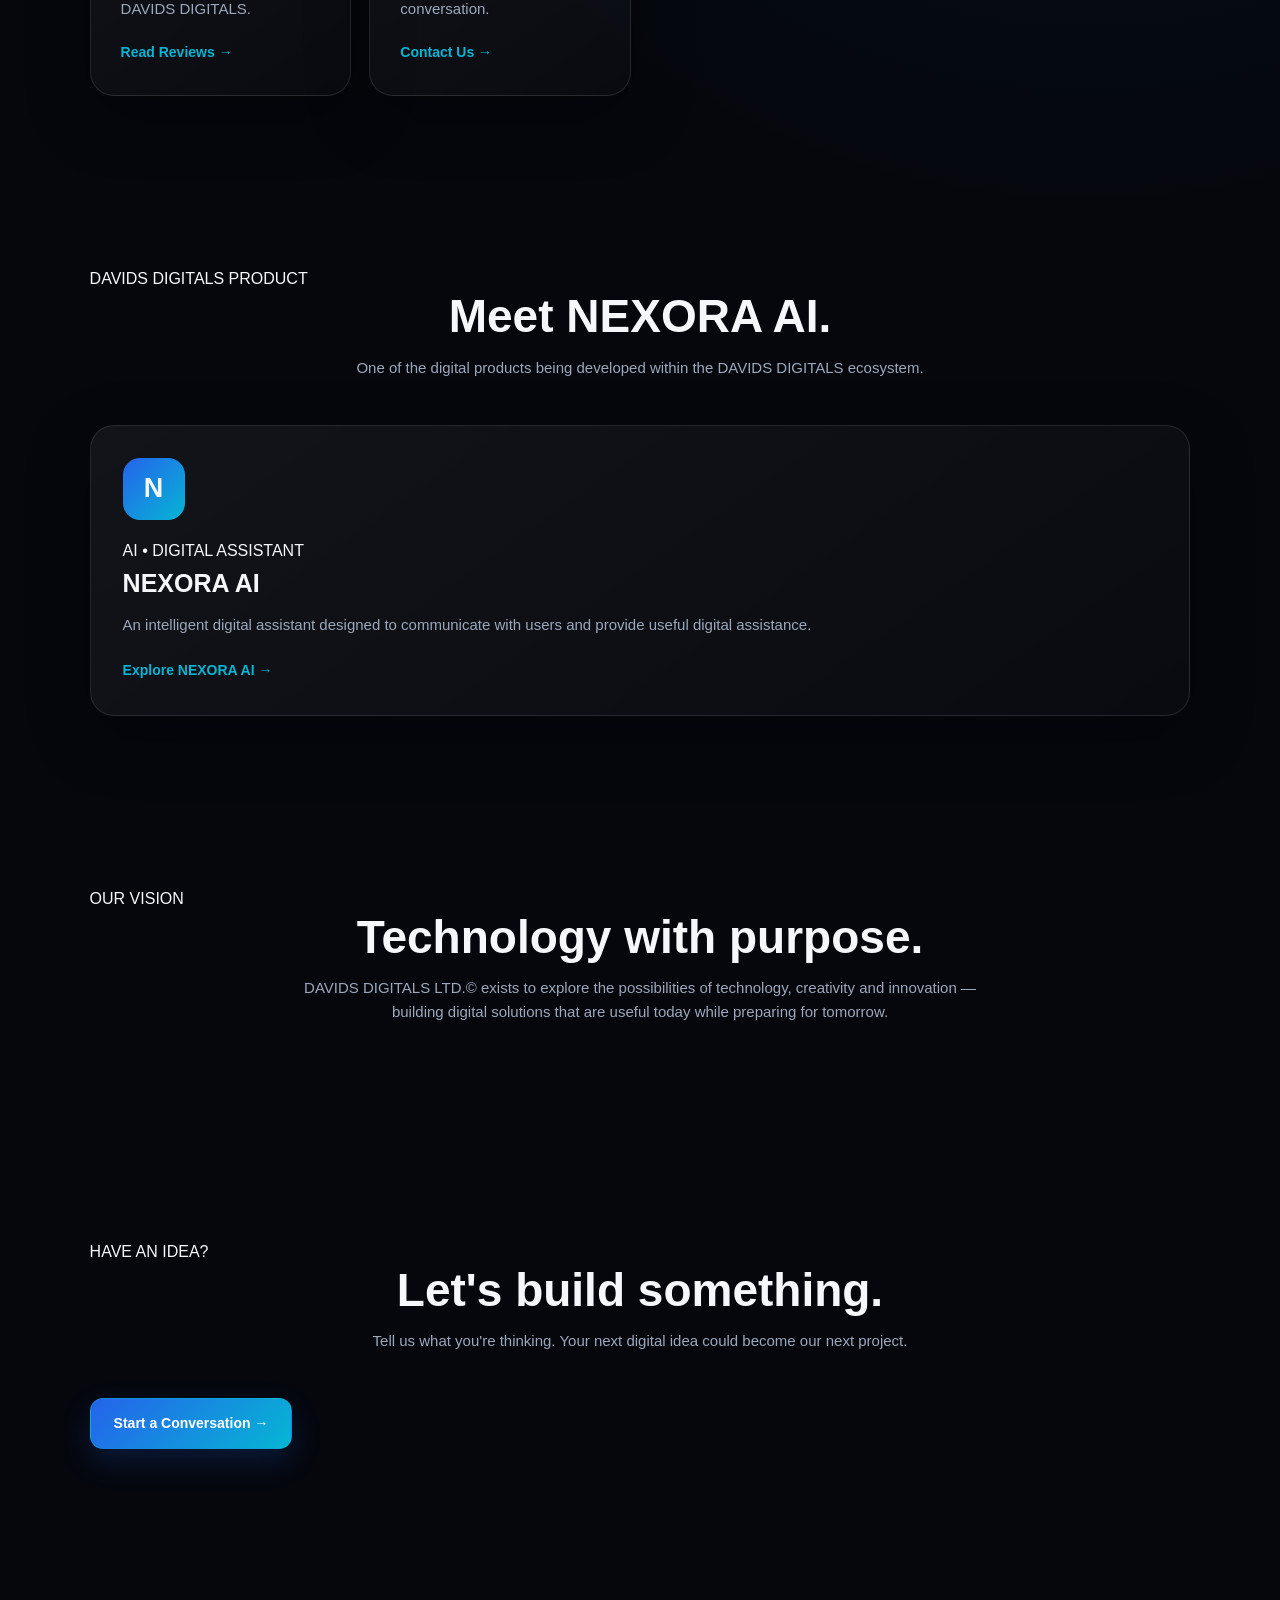
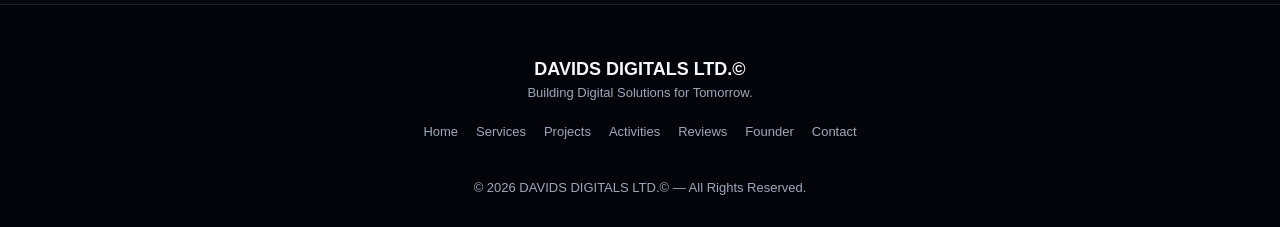
==== commit 870736bc: "Align homepage with current stylesheet" ====
--- a/index.html
+++ b/index.html
@@ -25,9 +25,9 @@
 <body>
 
 
-    <!-- =========================
-         MAIN NAVIGATION
-    ========================== -->
+    <!-- =====================================================
+         NAVIGATION
+         ===================================================== -->
 
     <header class="navbar">
 
@@ -38,23 +38,13 @@
             </div>
 
             <div class="brand-name">
-                <span>DAVIDS</span>
-                <span>DIGITALS</span>
+                DAVIDS DIGITALS LTD.©
             </div>
 
         </a>
 
 
-        <button
-            class="menu-btn"
-            id="menuBtn"
-            aria-label="Open navigation"
-        >
-            ☰
-        </button>
-
-
-        <nav id="navMenu">
+        <nav>
 
             <a href="index.html">
                 Home
@@ -86,516 +76,465 @@
 
 
 
-    <main>
-
-
-        <!-- =========================
-             HERO / WELCOME
-        ========================== -->
-
-        <section class="hero">
-
-            <div class="hero-content">
-
-                <div class="hero-badge">
-                    ◆ DAVIDS DIGITALS LTD.©
-                </div>
-
-
-                <h1>
-
-                    Building Digital
-
-                    <span>
-                        Solutions for Tomorrow.
-                    </span>
-
-                </h1>
-
-
-                <p>
-
-                    Technology. Creativity. Innovation.
-
-                    <br>
-
-                    Welcome to DAVIDS DIGITALS —
-                    where ideas become digital experiences.
-
-                </p>
-
-            </div>
-
-
-            <div class="hero-visual">
-
-                <div class="diamond-container">
-
-                    <div class="big-diamond">
-                        ◆
-                    </div>
-
-                    <div class="orbit orbit-one"></div>
-
-                    <div class="orbit orbit-two"></div>
-
-                </div>
-
-            </div>
-
-        </section>
-
-
-
-        <!-- =========================
-             MAIN MENU
-        ========================== -->
-
-        <section class="section">
-
-            <div class="section-label">
-                EXPLORE DAVIDS DIGITALS
-            </div>
-
-
-            <!-- MAIN MENU BRAND NAME -->
-
-            <div
-                style="
-                    margin-bottom: 25px;
-                    font-size: clamp(28px, 6vw, 48px);
-                    font-weight: 800;
-                    letter-spacing: -1.5px;
-                    line-height: 1.1;
-                "
-            >
-                DAVIDS DIGITALS LTD.©
-            </div>
-
+    <!-- =====================================================
+         HERO
+         ===================================================== -->
+
+    <section class="hero">
+
+        <div class="hero-content">
+
+            <div class="hero-badge">
+                ◆ DAVIDS DIGITALS LTD.©
+            </div>
+
+            <h1>
+                Building Digital
+                <span>
+                    Solutions for Tomorrow.
+                </span>
+            </h1>
+
+            <p>
+                Technology. Creativity. Innovation.
+                <br>
+                Welcome to DAVIDS DIGITALS —
+                where ideas become digital experiences.
+            </p>
+
+        </div>
+
+
+        <div class="hero-visual">
+
+            <div class="diamond-container">
+
+                <div class="big-diamond">
+                    ◆
+                </div>
+
+                <div class="orbit orbit-one"></div>
+
+                <div class="orbit orbit-two"></div>
+
+            </div>
+
+        </div>
+
+    </section>
+
+
+
+    <!-- =====================================================
+         MAIN MENU
+         ===================================================== -->
+
+    <section class="section">
+
+        <div class="section-label">
+            EXPLORE DAVIDS DIGITALS
+        </div>
+
+
+        <div class="main-menu-title">
+            DAVIDS DIGITALS LTD.©
+        </div>
+
+
+        <div class="section-header">
 
             <h2>
-
                 What would you like
                 <span>to explore?</span>
-
             </h2>
 
-
             <p>
-
                 Choose a section below to discover our services,
                 projects, activities, reviews and ways to get in touch.
-
             </p>
 
-
-
-            <!-- =========================
-                 MENU OPTIONS
-            ========================== -->
-
-            <div class="services-grid">
-
-
-                <!-- =========================
-                     MEET THE FOUNDER
-                ========================== -->
-
-                <a
-                    href="founder.html"
-                    class="service-card"
-                >
-
-                    <div class="service-icon">
-                        👤
-                    </div>
-
-
-                    <h3>
-                        Meet the Founder
-                    </h3>
-
-
-                    <p>
-
-                        Discover the story, vision and
-                        journey behind DAVIDS DIGITALS LTD.©.
-
-                    </p>
-
-
-                    <span class="project-link">
-                        Meet the Founder →
-                    </span>
-
-                </a>
-
-
-
-                <!-- =========================
-                     SERVICES
-                ========================== -->
-
-                <a
-                    href="services.html"
-                    class="service-card"
-                >
-
-                    <div class="service-icon">
-                        ◇
-                    </div>
-
-
-                    <h3>
-                        Our Services
-                    </h3>
-
-
-                    <p>
-
-                        Explore our digital development,
-                        AI & automation, creative digital
-                        and digital product services.
-
-                    </p>
-
-
-                    <span class="project-link">
-                        Explore Services →
-                    </span>
-
-                </a>
-
-
-
-                <!-- =========================
-                     PROJECTS
-                ========================== -->
-
-                <a
-                    href="projects.html"
-                    class="service-card"
-                >
-
-                    <div class="service-icon">
-                        ◆
-                    </div>
-
-
-                    <h3>
-                        Our Projects
-                    </h3>
-
-
-                    <p>
-
-                        Discover digital products,
-                        experiments and technology
-                        built by DAVIDS DIGITALS.
-
-                    </p>
-
-
-                    <span class="project-link">
-                        View Projects →
-                    </span>
-
-                </a>
-
-
-
-                <!-- =========================
-                     ACTIVITIES
-                ========================== -->
-
-                <a
-                    href="activities.html"
-                    class="service-card"
-                >
-
-                    <div class="service-icon">
-                        ⚡
-                    </div>
-
-
-                    <h3>
-                        Our Activities
-                    </h3>
-
-
-                    <p>
-
-                        Follow our latest digital activities,
-                        developments, announcements and
-                        company updates.
-
-                    </p>
-
-
-                    <span class="project-link">
-                        View Activities →
-                    </span>
-
-                </a>
-
-
-
-                <!-- =========================
-                     REVIEWS
-                ========================== -->
-
-                <a
-                    href="reviews.html"
-                    class="service-card"
-                >
-
-                    <div class="service-icon">
-                        ★
-                    </div>
-
-
-                    <h3>
-                        Our Reviews
-                    </h3>
-
-
-                    <p>
-
-                        See what people have to say about
-                        their experiences with DAVIDS DIGITALS.
-
-                    </p>
-
-
-                    <span class="project-link">
-                        Read Reviews →
-                    </span>
-
-                </a>
-
-
-
-                <!-- =========================
-                     CONTACT
-                ========================== -->
-
-                <a
-                    href="contact.html"
-                    class="service-card"
-                >
-
-                    <div class="service-icon">
-                        @
-                    </div>
-
-
-                    <h3>
-                        Contact Us
-                    </h3>
-
-
-                    <p>
-
-                        Have an idea, project or digital
-                        challenge? Let's start a conversation.
-
-                    </p>
-
-
-                    <span class="project-link">
-                        Contact Us →
-                    </span>
-
-                </a>
-
-
-            </div>
-
-        </section>
-
-
-
-        <!-- =========================
-             NEXORA FEATURE
-        ========================== -->
-
-        <section class="section projects-section">
-
-            <div class="section-label">
-                DAVIDS DIGITALS PRODUCT
-            </div>
-
+        </div>
+
+
+        <div class="services-grid">
+
+
+            <!-- FOUNDER -->
+
+            <a
+                href="founder.html"
+                class="service-card"
+            >
+
+                <div class="service-icon">
+                    👤
+                </div>
+
+                <h3>
+                    Meet the Founder
+                </h3>
+
+                <p>
+                    Meet OKORIE DAVID IKENNA, the founder behind
+                    DAVIDS DIGITALS LTD.© and discover the vision
+                    driving the company.
+                </p>
+
+                <span class="project-link">
+                    Meet the Founder →
+                </span>
+
+            </a>
+
+
+
+            <!-- SERVICES -->
+
+            <a
+                href="services.html"
+                class="service-card"
+            >
+
+                <div class="service-icon">
+                    ◇
+                </div>
+
+                <h3>
+                    Our Services
+                </h3>
+
+                <p>
+                    Explore our digital development,
+                    AI & automation, creative digital
+                    and digital product services.
+                </p>
+
+                <span class="project-link">
+                    Explore Services →
+                </span>
+
+            </a>
+
+
+
+            <!-- PROJECTS -->
+
+            <a
+                href="projects.html"
+                class="service-card"
+            >
+
+                <div class="service-icon">
+                    ◆
+                </div>
+
+                <h3>
+                    Our Projects
+                </h3>
+
+                <p>
+                    Discover digital products,
+                    experiments and technology
+                    built by DAVIDS DIGITALS.
+                </p>
+
+                <span class="project-link">
+                    View Projects →
+                </span>
+
+            </a>
+
+
+
+            <!-- ACTIVITIES -->
+
+            <a
+                href="activities.html"
+                class="service-card"
+            >
+
+                <div class="service-icon">
+                    ⚡
+                </div>
+
+                <h3>
+                    Our Activities
+                </h3>
+
+                <p>
+                    Follow our latest digital activities,
+                    developments, announcements and
+                    company updates.
+                </p>
+
+                <span class="project-link">
+                    View Activities →
+                </span>
+
+            </a>
+
+
+
+            <!-- REVIEWS -->
+
+            <a
+                href="reviews.html"
+                class="service-card"
+            >
+
+                <div class="service-icon">
+                    ★
+                </div>
+
+                <h3>
+                    Our Reviews
+                </h3>
+
+                <p>
+                    See what people have to say about
+                    their experiences with DAVIDS DIGITALS.
+                </p>
+
+                <span class="project-link">
+                    Read Reviews →
+                </span>
+
+            </a>
+
+
+
+            <!-- CONTACT -->
+
+            <a
+                href="contact.html"
+                class="service-card"
+            >
+
+                <div class="service-icon">
+                    @
+                </div>
+
+                <h3>
+                    Contact Us
+                </h3>
+
+                <p>
+                    Have an idea, project or digital
+                    challenge? Let's start a conversation.
+                </p>
+
+                <span class="project-link">
+                    Contact Us →
+                </span>
+
+            </a>
+
+
+        </div>
+
+    </section>
+
+
+
+    <!-- =====================================================
+         NEXORA AI
+         ===================================================== -->
+
+    <section class="section projects-section">
+
+        <div class="section-label">
+            DAVIDS DIGITALS PRODUCT
+        </div>
+
+
+        <div class="section-header">
 
             <h2>
-
                 Meet
                 <span>NEXORA AI.</span>
-
             </h2>
 
-
             <p>
-
                 One of the digital products being developed
                 within the DAVIDS DIGITALS ecosystem.
-
             </p>
 
-
-            <div class="project-card">
-
-
-                <div class="project-icon">
-                    N
-                </div>
-
-
-                <div class="project-info">
-
-                    <div class="project-tag">
-                        AI • DIGITAL ASSISTANT
-                    </div>
-
-
-                    <h3>
-                        NEXORA AI
-                    </h3>
-
-
-                    <p>
-
-                        An intelligent digital assistant
-                        designed to communicate with users
-                        and provide useful digital assistance.
-
-                    </p>
-
-
-                    <a
-                        href="https://nexora-ai-1-r9y5.onrender.com"
-                        class="project-link"
-                        target="_blank"
-                        rel="noopener"
-                    >
-                        Explore NEXORA AI →
-                    </a>
-
-                </div>
-
-            </div>
-
-        </section>
-
-
-
-        <!-- =========================
-             COMPANY VISION
-        ========================== -->
-
-        <section class="about section">
-
-            <div class="section-label">
-                OUR VISION
-            </div>
-
+        </div>
+
+
+        <div class="project-card">
+
+            <div class="project-icon">
+                N
+            </div>
+
+
+            <div class="project-info">
+
+                <div class="project-tag">
+                    AI • DIGITAL ASSISTANT
+                </div>
+
+                <h3>
+                    NEXORA AI
+                </h3>
+
+                <p>
+                    An intelligent digital assistant
+                    designed to communicate with users
+                    and provide useful digital assistance.
+                </p>
+
+                <a
+                    href="https://nexora-ai-1-r9y5.onrender.com"
+                    class="project-link"
+                    target="_blank"
+                    rel="noopener"
+                >
+                    Explore NEXORA AI →
+                </a>
+
+            </div>
+
+        </div>
+
+    </section>
+
+
+
+    <!-- =====================================================
+         COMPANY VISION
+         ===================================================== -->
+
+    <section class="about section">
+
+        <div class="section-label">
+            OUR VISION
+        </div>
+
+
+        <div class="section-header">
 
             <h2>
-
                 Technology with
                 <span>purpose.</span>
-
             </h2>
 
-
             <p>
-
                 DAVIDS DIGITALS LTD.© exists to explore the
                 possibilities of technology, creativity and
                 innovation — building digital solutions that
                 are useful today while preparing for tomorrow.
-
             </p>
 
-        </section>
-
-
-
-        <!-- =========================
-             FINAL CTA
-        ========================== -->
-
-        <section class="contact section">
-
-            <div class="section-label">
-                HAVE AN IDEA?
-            </div>
-
+        </div>
+
+    </section>
+
+
+
+    <!-- =====================================================
+         FINAL CTA
+         ===================================================== -->
+
+    <section class="contact section">
+
+        <div class="section-label">
+            HAVE AN IDEA?
+        </div>
+
+
+        <div class="section-header">
 
             <h2>
-
                 Let's build
                 <span>something.</span>
-
             </h2>
 
-
             <p>
-
                 Tell us what you're thinking.
                 Your next digital idea could become
                 our next project.
-
             </p>
 
-
-            <div class="contact-buttons">
-
-                <a
-                    href="contact.html"
-                    class="contact-btn"
-                >
-                    Start a Conversation →
-                </a>
-
-            </div>
-
-        </section>
-
-    </main>
-
-
-
-    <!-- =========================
+        </div>
+
+
+        <div class="contact-buttons">
+
+            <a
+                href="contact.html"
+                class="contact-btn"
+            >
+                Start a Conversation →
+            </a>
+
+        </div>
+
+    </section>
+
+
+
+    <!-- =====================================================
          FOOTER
-    ========================== -->
-
-    <footer>
-
-        <div class="footer-logo">
-
-            <div class="diamond-logo">
-                ◆
-            </div>
-
-            <strong>
-                DAVIDS DIGITALS LTD.©
-            </strong>
-
-        </div>
-
-
-        <p>
-            Building Digital Solutions for Tomorrow.
+         ===================================================== -->
+
+    <footer class="footer">
+
+        <div class="footer-content">
+
+            <div>
+
+                <div class="footer-brand">
+                    DAVIDS DIGITALS LTD.©
+                </div>
+
+                <p>
+                    Building Digital Solutions for Tomorrow.
+                </p>
+
+            </div>
+
+
+            <div class="footer-links">
+
+                <a href="index.html">
+                    Home
+                </a>
+
+                <a href="services.html">
+                    Services
+                </a>
+
+                <a href="projects.html">
+                    Projects
+                </a>
+
+                <a href="activities.html">
+                    Activities
+                </a>
+
+                <a href="reviews.html">
+                    Reviews
+                </a>
+
+                <a href="founder.html">
+                    Founder
+                </a>
+
+                <a href="contact.html">
+                    Contact
+                </a>
+
+            </div>
+
+        </div>
+
+
+        <p style="text-align:center;margin-top:35px;">
+            © 2026 DAVIDS DIGITALS LTD.© — All Rights Reserved.
         </p>
 
-
-        <div class="footer-line"></div>
-
-
-        <p class="copyright">
-            © 2026 DAVIDS DIGITALS LTD. All rights reserved.
-        </p>
-
     </footer>
 
 
--- a/style.css
+++ b/style.css
@@ -10,23 +10,27 @@
 
 :root {
     --bg: #05070d;
-    --bg-soft: #080c15;
-    --card: #0c1220;
-    --card-hover: #111a2b;
+    --bg-soft: #080b12;
+    --card: rgba(255,255,255,0.045);
+    --card-hover: rgba(255,255,255,0.075);
 
     --blue: #2563eb;
     --cyan: #06b6d4;
 
     --white: #ffffff;
-    --text: #e8edf7;
-    --muted: #8d9ab0;
-
-    --border: rgba(255, 255, 255, 0.09);
+    --text: #f5f7fb;
+    --muted: #9ca8ba;
+
+    --border: rgba(255,255,255,0.10);
 
     --shadow:
-        0 25px 70px rgba(0, 0, 0, 0.45);
-
-    --radius: 20px;
+        0 20px 60px rgba(0,0,0,0.35);
+
+    --glow-blue:
+        0 0 35px rgba(37,99,235,0.25);
+
+    --glow-cyan:
+        0 0 35px rgba(6,182,212,0.22);
 }
 
 
@@ -47,23 +51,27 @@
 body {
     font-family:
         Inter,
-        Manrope,
-        Arial,
+        -apple-system,
+        BlinkMacSystemFont,
+        "Segoe UI",
         sans-serif;
 
     background:
         radial-gradient(
-            circle at 80% 10%,
-            rgba(37, 99, 235, 0.12),
+            circle at 15% 10%,
+            rgba(37,99,235,0.10),
+            transparent 30%
+        ),
+        radial-gradient(
+            circle at 85% 30%,
+            rgba(6,182,212,0.08),
             transparent 30%
         ),
         var(--bg);
 
     color: var(--text);
 
-    line-height: 1.7;
-
-    min-height: 100vh;
+    line-height: 1.6;
 
     overflow-x: hidden;
 }
@@ -73,113 +81,89 @@
     text-decoration: none;
 }
 
-button,
-input,
-textarea {
+button {
     font: inherit;
 }
 
-
-/* =========================================================
-   NAVIGATION
+img {
+    max-width: 100%;
+    display: block;
+}
+
+
+/* =========================================================
+   NAVBAR
    ========================================================= */
 
 .navbar {
     position: sticky;
-
     top: 0;
-
     z-index: 1000;
-
     width: 100%;
-
     min-height: 78px;
-
     padding: 0 7%;
 
     display: flex;
-
     align-items: center;
-
     justify-content: space-between;
 
     background:
-        rgba(5, 7, 13, 0.88);
+        rgba(5,7,13,0.88);
 
     backdrop-filter: blur(18px);
-
     -webkit-backdrop-filter: blur(18px);
 
     border-bottom:
         1px solid var(--border);
 }
 
-
-/* Brand */
-
 .brand {
     display: flex;
-
     align-items: center;
-
     gap: 12px;
-
-    flex-shrink: 0;
+    font-weight: 900;
+    letter-spacing: 0.5px;
 }
 
 .diamond-logo {
-    width: 38px;
-    height: 38px;
+    width: 42px;
+    height: 42px;
 
     display: flex;
-
     align-items: center;
     justify-content: center;
 
-    color: var(--cyan);
-
-    font-size: 25px;
-
-    text-shadow:
-        0 0 20px rgba(6, 182, 212, 0.55);
+    border-radius: 12px;
+
+    background:
+        linear-gradient(
+            135deg,
+            var(--cyan),
+            var(--blue)
+        );
+
+    color: white;
+    font-size: 20px;
+
+    box-shadow:
+        0 0 25px rgba(6,182,212,0.25);
 }
 
 .brand-name {
+    font-size: 17px;
+    white-space: nowrap;
+}
+
+.navbar nav {
     display: flex;
-
-    flex-direction: column;
-
-    font-weight: 800;
-
-    font-size: 12px;
-
-    letter-spacing: 1.8px;
-
-    line-height: 1.15;
-}
-
-.brand-name span:last-child {
-    color: var(--cyan);
-}
-
-
-/* Navigation */
-
-nav {
-    display: flex;
-
     align-items: center;
-
-    gap: 28px;
-}
-
-nav a {
+    gap: 26px;
+}
+
+.navbar nav a {
     position: relative;
-
-    color: var(--muted);
-
+    color: #cbd5e1;
     font-size: 14px;
-
     font-weight: 600;
 
     transition:
@@ -187,54 +171,38 @@
         transform 0.25s ease;
 }
 
-nav a::after {
+.navbar nav a:hover,
+.navbar nav a.active {
+    color: white;
+}
+
+.navbar nav a::after {
     content: "";
 
     position: absolute;
 
     left: 0;
-
     bottom: -8px;
 
     width: 0;
-
     height: 2px;
+
+    border-radius: 10px;
 
     background:
         linear-gradient(
             90deg,
-            var(--blue),
-            var(--cyan)
+            var(--cyan),
+            var(--blue)
         );
 
-    transition: width 0.25s ease;
-}
-
-nav a:hover {
-    color: var(--white);
-
-    transform: translateY(-1px);
-}
-
-nav a:hover::after {
+    transition:
+        width 0.25s ease;
+}
+
+.navbar nav a:hover::after,
+.navbar nav a.active::after {
     width: 100%;
-}
-
-
-/* Mobile menu button */
-
-.menu-btn {
-    display: none;
-
-    border: none;
-
-    background: transparent;
-
-    color: var(--white);
-
-    font-size: 27px;
-
-    cursor: pointer;
 }
 
 
@@ -247,15 +215,13 @@
 
     min-height: 600px;
 
-    padding:
-        100px 7%
-        90px;
+    padding: 100px 7% 90px;
 
     display: grid;
 
     grid-template-columns:
-        minmax(0, 1.1fr)
-        minmax(300px, 0.9fr);
+        minmax(0,1.1fr)
+        minmax(300px,0.9fr);
 
     align-items: center;
 
@@ -272,71 +238,87 @@
     width: 500px;
     height: 500px;
 
+    left: -250px;
+    top: 100px;
+
+    border-radius: 50%;
+
+    background:
+        rgba(37,99,235,0.10);
+
+    filter: blur(100px);
+}
+
+.hero::after {
+    content: "";
+
+    position: absolute;
+
+    width: 450px;
+    height: 450px;
+
     right: -180px;
-    top: -150px;
-
-    background:
-        radial-gradient(
-            circle,
-            rgba(6, 182, 212, 0.12),
-            transparent 70%
-        );
-
-    pointer-events: none;
+    bottom: -120px;
+
+    border-radius: 50%;
+
+    background:
+        rgba(6,182,212,0.08);
+
+    filter: blur(100px);
 }
 
 .hero-content {
     position: relative;
-
     z-index: 2;
-
     max-width: 720px;
 }
 
 .hero-badge {
-    display: inline-flex;
-
-    align-items: center;
-
-    gap: 8px;
-
-    padding: 8px 14px;
+    display: inline-block;
 
     margin-bottom: 24px;
 
-    border:
-        1px solid
-        rgba(6, 182, 212, 0.25);
-
-    border-radius: 999px;
-
-    color: var(--cyan);
-
-    background:
-        rgba(6, 182, 212, 0.06);
-
-    font-size: 11px;
-
-    font-weight: 800;
-
-    letter-spacing: 1.5px;
+    font-size:
+        clamp(28px,5vw,48px);
+
+    font-weight: 900;
+
+    letter-spacing: 1px;
+    line-height: 1.1;
+
+    background:
+        linear-gradient(
+            90deg,
+            #fff,
+            #06b6d4,
+            #2563eb,
+            #fff,
+            #06b6d4,
+            #fff
+        );
+
+    background-size: 300% auto;
+
+    -webkit-background-clip: text;
+    -webkit-text-fill-color: transparent;
+    background-clip: text;
+
+    animation:
+        companyShine 4s linear infinite;
 }
 
 .hero h1 {
     font-size:
-        clamp(
-            45px,
-            6vw,
-            82px
-        );
-
-    line-height: 1.02;
-
-    letter-spacing: -3px;
-
-    margin-bottom: 28px;
-
-    color: var(--white);
+        clamp(38px,5vw,64px);
+
+    line-height: 1.05;
+
+    letter-spacing: -1.5px;
+
+    font-weight: 900;
+
+    margin-bottom: 22px;
 }
 
 .hero h1 span {
@@ -345,25 +327,23 @@
     background:
         linear-gradient(
             90deg,
-            var(--blue),
-            var(--cyan)
+            var(--cyan),
+            var(--blue)
         );
 
     -webkit-background-clip: text;
-
+    -webkit-text-fill-color: transparent;
     background-clip: text;
-
-    color: transparent;
 }
 
 .hero p {
-    max-width: 650px;
+    max-width: 620px;
 
     color: var(--muted);
 
-    font-size: 17px;
-
-    line-height: 1.9;
+    font-size: 16px;
+
+    line-height: 1.8;
 }
 
 
@@ -372,272 +352,271 @@
    ========================================================= */
 
 .hero-visual {
+    position: relative;
+
+    min-height: 420px;
+
     display: flex;
 
+    align-items: center;
+
     justify-content: center;
-
-    align-items: center;
-
-    min-height: 380px;
 }
 
 .diamond-container {
     position: relative;
 
+    width: 330px;
+    height: 330px;
+
+    display: flex;
+
+    align-items: center;
+    justify-content: center;
+}
+
+.big-diamond {
+    width: 190px;
+    height: 190px;
+
+    display: flex;
+
+    align-items: center;
+    justify-content: center;
+
+    transform: rotate(45deg);
+
+    border-radius: 30px;
+
+    font-size: 85px;
+
+    color: white;
+
+    background:
+        linear-gradient(
+            135deg,
+            rgba(6,182,212,0.85),
+            rgba(37,99,235,0.85)
+        );
+
+    box-shadow:
+        0 0 80px rgba(37,99,235,0.30);
+
+    animation:
+        diamondFloat 5s ease-in-out infinite;
+}
+
+.big-diamond::after {
+    content: "DD";
+
+    transform: rotate(-45deg);
+
+    font-size: 45px;
+
+    font-weight: 900;
+
+    letter-spacing: -4px;
+}
+
+.orbit {
+    position: absolute;
+
+    border:
+        1px solid rgba(6,182,212,0.25);
+
+    border-radius: 50%;
+
+    animation:
+        orbitSpin 12s linear infinite;
+}
+
+.orbit-one {
     width: 300px;
     height: 300px;
-
-    display: flex;
-
-    align-items: center;
-    justify-content: center;
-}
-
-.big-diamond {
-    width: 155px;
-    height: 155px;
-
-    display: flex;
-
-    align-items: center;
-    justify-content: center;
+}
+
+.orbit-two {
+    width: 390px;
+    height: 190px;
 
     transform: rotate(45deg);
-
+}
+
+
+/* =========================================================
+   GENERAL SECTIONS
+   ========================================================= */
+
+.section {
+    padding: 85px 7%;
+}
+
+.section-header {
+    max-width: 720px;
+
+    margin:
+        0 auto 45px;
+
+    text-align: center;
+}
+
+.section-header h2 {
+    font-size:
+        clamp(29px,4vw,46px);
+
+    line-height: 1.12;
+
+    margin-bottom: 13px;
+
+    font-weight: 900;
+}
+
+.section-header p {
+    color: var(--muted);
+    font-size: 15px;
+}
+
+
+/* =========================================================
+   MAIN MENU
+   ========================================================= */
+
+.main-menu {
+    padding: 85px 7%;
+}
+
+.main-menu-title {
+    margin-bottom: 40px;
+
+    text-align: center;
+
+    font-size:
+        clamp(27px,4vw,42px);
+
+    font-weight: 900;
+}
+
+.main-menu-grid {
+    display: grid;
+
+    grid-template-columns:
+        repeat(3,minmax(0,1fr));
+
+    gap: 22px;
+}
+
+
+/* =========================================================
+   CARDS
+   ========================================================= */
+
+.service-card,
+.project-card,
+.activity-card,
+.review-card,
+.contact-card,
+.info-card,
+.service-icon-card,
+.education-card,
+.achievement-card {
     border:
-        1px solid
-        rgba(6, 182, 212, 0.5);
-
-    background:
-        linear-gradient(
-            135deg,
-            rgba(37, 99, 235, 0.2),
-            rgba(6, 182, 212, 0.08)
-        );
-
-    color: var(--cyan);
-
-    font-size: 65px;
-
-    box-shadow:
-        0 0 80px
-        rgba(6, 182, 212, 0.16);
-}
-
-.big-diamond::first-letter {
-    transform: rotate(-45deg);
-}
-
-.orbit {
-    position: absolute;
-
-    border:
-        1px solid
-        rgba(37, 99, 235, 0.22);
-
-    border-radius: 50%;
-}
-
-.orbit-one {
-    width: 260px;
-    height: 140px;
-
-    transform:
-        rotate(35deg);
-}
-
-.orbit-two {
-    width: 140px;
-    height: 260px;
-
-    transform:
-        rotate(35deg);
-}
-
-
-/* =========================================================
-   GENERAL SECTION
-   ========================================================= */
-
-.section {
-    width: 86%;
-
-    max-width: 1250px;
-
-    margin:
-        0 auto;
-
-    padding:
-        100px 0;
-}
-
-.section-label {
-    color: var(--cyan);
-
-    font-size: 11px;
-
-    font-weight: 800;
-
-    letter-spacing: 2px;
-
-    margin-bottom: 15px;
-}
-
-.section h2 {
-    font-size:
-        clamp(
-            32px,
-            4vw,
-            52px
-        );
-
-    line-height: 1.15;
-
-    letter-spacing: -1.5px;
-
-    color: var(--white);
-
-    margin-bottom: 25px;
-}
-
-.section h2 span {
-    color: var(--cyan);
-}
-
-.section > p {
-    max-width: 760px;
-
-    color: var(--muted);
-
-    font-size: 16px;
-}
-
-
-/* =========================================================
-   ABOUT
-   ========================================================= */
-
-.about {
-    border-top:
-        1px solid
-        rgba(255, 255, 255, 0.04);
-
-    border-bottom:
-        1px solid
-        rgba(255, 255, 255, 0.04);
-}
-
-
-/* =========================================================
-   SERVICES
-   ========================================================= */
-
-.services-grid {
-    display: grid;
-
-    grid-template-columns:
-        repeat(
-            3,
-            minmax(0, 1fr)
-        );
-
-    gap: 22px;
-
-    margin-top: 45px;
-}
-
-.service-card {
-    position: relative;
-
-    padding: 32px;
-
-    min-height: 250px;
-
-    border:
-        1px solid
-        var(--border);
-
-    border-radius:
-        var(--radius);
+        1px solid var(--border);
 
     background:
         linear-gradient(
             145deg,
-            rgba(255, 255, 255, 0.035),
-            rgba(255, 255, 255, 0.012)
+            rgba(255,255,255,0.055),
+            rgba(255,255,255,0.018)
         );
 
-    box-shadow:
-        0 10px 35px
-        rgba(0, 0, 0, 0.15);
+    border-radius: 24px;
+
+    box-shadow: var(--shadow);
 
     transition:
         transform 0.3s ease,
         border-color 0.3s ease,
-        background 0.3s ease;
-}
-
-.service-card:hover {
+        background 0.3s ease,
+        box-shadow 0.3s ease;
+}
+
+.service-card:hover,
+.project-card:hover,
+.activity-card:hover,
+.review-card:hover,
+.contact-card:hover,
+.info-card:hover,
+.service-icon-card:hover,
+.education-card:hover,
+.achievement-card:hover {
     transform:
         translateY(-8px);
 
     border-color:
-        rgba(6, 182, 212, 0.3);
+        rgba(6,182,212,0.35);
 
     background:
         var(--card-hover);
+
+    box-shadow:
+        0 25px 70px rgba(0,0,0,0.45),
+        var(--glow-blue);
+}
+
+
+/* =========================================================
+   SERVICE / MENU CARDS
+   ========================================================= */
+
+.service-card {
+    display: block;
+
+    padding: 30px;
+
+    min-height: 250px;
 }
 
 .service-icon {
-    width: 52px;
-    height: 52px;
+    width: 55px;
+    height: 55px;
 
     display: flex;
 
     align-items: center;
     justify-content: center;
 
-    margin-bottom: 22px;
-
-    border-radius: 14px;
-
-    background:
-        rgba(37, 99, 235, 0.12);
-
-    color: var(--cyan);
-
-    font-size: 24px;
+    margin-bottom: 19px;
+
+    border-radius: 16px;
+
+    background:
+        linear-gradient(
+            135deg,
+            rgba(37,99,235,0.18),
+            rgba(6,182,212,0.14)
+        );
+
+    border:
+        1px solid rgba(6,182,212,0.18);
+
+    font-size: 25px;
 }
 
 .service-card h3 {
-    color: var(--white);
-
     font-size: 21px;
-
-    margin-bottom: 12px;
+    margin-bottom: 10px;
 }
 
 .service-card p {
     color: var(--muted);
-
+    font-size: 15px;
+    margin-bottom: 18px;
+}
+
+.project-link {
+    color: var(--cyan);
     font-size: 14px;
-
-    line-height: 1.8;
-}
-
-
-/* =========================================================
-   SERVICE DETAIL
-   ========================================================= */
-
-.service-detail {
-    border-bottom:
-        1px solid
-        rgba(255, 255, 255, 0.05);
-}
-
-.service-detail > p {
-    margin-bottom: 18px;
+    font-weight: 700;
 }
 
 
@@ -645,66 +624,35 @@
    PROJECTS
    ========================================================= */
 
-.projects-section {
-    background:
-        linear-gradient(
-            180deg,
-            transparent,
-            rgba(37, 99, 235, 0.025),
-            transparent
-        );
+.projects {
+    padding: 85px 7%;
+}
+
+.projects-grid {
+    display: grid;
+
+    grid-template-columns:
+        repeat(2,minmax(0,1fr));
+
+    gap: 25px;
 }
 
 .project-card {
-    margin-top: 45px;
-
-    display: flex;
-
-    align-items: center;
-
-    gap: 35px;
-
-    padding: 35px;
-
-    border:
-        1px solid
-        var(--border);
-
-    border-radius:
-        var(--radius);
-
-    background:
-        linear-gradient(
-            135deg,
-            rgba(37, 99, 235, 0.08),
-            rgba(6, 182, 212, 0.025)
-        );
-
-    transition:
-        transform 0.3s ease,
-        border-color 0.3s ease;
-}
-
-.project-card:hover {
-    transform:
-        translateY(-5px);
-
-    border-color:
-        rgba(6, 182, 212, 0.3);
+    padding: 32px;
 }
 
 .project-icon {
-    flex-shrink: 0;
-
-    width: 100px;
-    height: 100px;
+    width: 62px;
+    height: 62px;
 
     display: flex;
 
     align-items: center;
     justify-content: center;
 
-    border-radius: 24px;
+    margin-bottom: 18px;
+
+    border-radius: 17px;
 
     background:
         linear-gradient(
@@ -713,258 +661,142 @@
             var(--cyan)
         );
 
-    color: var(--white);
-
-    font-size: 45px;
-
+    font-size: 27px;
     font-weight: 900;
-
-    box-shadow:
-        0 15px 45px
-        rgba(37, 99, 235, 0.25);
-}
-
-.project-tag {
-    color: var(--cyan);
-
-    font-size: 10px;
-
+}
+
+.project-card h3 {
+    font-size: 25px;
+    margin-bottom: 10px;
+}
+
+.project-card p {
+    color: var(--muted);
+    font-size: 15px;
+    margin-bottom: 20px;
+}
+
+
+/* =========================================================
+   ACTIVITIES
+   ========================================================= */
+
+.activities {
+    padding: 85px 7%;
+}
+
+.activities-grid {
+    display: grid;
+
+    grid-template-columns:
+        repeat(3,minmax(0,1fr));
+
+    gap: 22px;
+}
+
+.activity-card {
+    padding: 28px;
+}
+
+.activity-card h3 {
+    font-size: 20px;
+    margin-bottom: 9px;
+}
+
+.activity-card p {
+    color: var(--muted);
+    font-size: 15px;
+}
+
+
+/* =========================================================
+   REVIEWS
+   ========================================================= */
+
+.reviews {
+    padding: 85px 7%;
+}
+
+.reviews-grid {
+    display: grid;
+
+    grid-template-columns:
+        repeat(3,minmax(0,1fr));
+
+    gap: 22px;
+}
+
+.review-card {
+    padding: 28px;
+}
+
+.review-stars {
+    color: #facc15;
+    letter-spacing: 3px;
+    margin-bottom: 16px;
+}
+
+.review-card p {
+    color: #cbd5e1;
+    font-size: 15px;
+    margin-bottom: 18px;
+}
+
+.review-name {
     font-weight: 800;
-
-    letter-spacing: 1.5px;
-
-    margin-bottom: 8px;
-}
-
-.project-info h3 {
-    font-size: 30px;
-
-    color: var(--white);
-
-    margin-bottom: 10px;
-}
-
-.project-info p {
+}
+
+
+/* =========================================================
+   CONTACT
+   ========================================================= */
+
+.contact {
+    padding: 85px 7%;
+}
+
+.contact-grid {
+    display: grid;
+
+    grid-template-columns:
+        repeat(3,minmax(0,1fr));
+
+    gap: 22px;
+}
+
+.contact-card {
+    padding: 28px;
+    text-align: center;
+}
+
+.contact-card h3 {
+    font-size: 19px;
+    margin-bottom: 9px;
+}
+
+.contact-card p {
     color: var(--muted);
-
-    max-width: 650px;
-
-    margin-bottom: 18px;
-}
-
-.project-link {
+    font-size: 15px;
+}
+
+
+/* =========================================================
+   BUTTONS
+   ========================================================= */
+
+.btn-primary,
+.contact-btn {
     display: inline-flex;
-
-    color: var(--cyan);
-
-    font-size: 14px;
-
-    font-weight: 700;
-
-    transition:
-        transform 0.25s ease,
-        color 0.25s ease;
-}
-
-.project-link:hover {
-    color: var(--white);
-
-    transform:
-        translateX(5px);
-}
-
-
-/* =========================================================
-   ACTIVITIES
-   ========================================================= */
-
-.activity-empty {
-    margin-top: 40px;
-
-    padding: 60px 30px;
-
-    text-align: center;
-
-    border:
-        1px solid
-        var(--border);
-
-    border-radius:
-        var(--radius);
-
-    background:
-        rgba(255, 255, 255, 0.02);
-}
-
-.activity-empty .activity-icon {
-    margin: 0 auto 20px;
-
-    width: 60px;
-    height: 60px;
-
-    display: flex;
 
     align-items: center;
     justify-content: center;
 
-    border-radius: 50%;
-
-    background:
-        rgba(6, 182, 212, 0.1);
-
-    color: var(--cyan);
-
-    font-size: 25px;
-}
-
-.activity-empty h3 {
-    color: var(--white);
-
-    margin-bottom: 8px;
-}
-
-.activity-empty p {
-    color: var(--muted);
-
-    max-width: 550px;
-
-    margin: auto;
-}
-
-
-/* =========================================================
-   REVIEWS
-   ========================================================= */
-
-.reviews-section {
-    min-height: 500px;
-}
-
-.reviews-container {
-    display: grid;
-
-    grid-template-columns:
-        repeat(
-            2,
-            minmax(0, 1fr)
-        );
-
-    gap: 22px;
-
-    margin-top: 45px;
-}
-
-.review-empty {
-    grid-column:
-        1 / -1;
-
-    padding: 60px 30px;
-
-    text-align: center;
+    padding: 13px 23px;
+
+    border-radius: 13px;
 
     border:
-        1px solid
-        var(--border);
-
-    border-radius:
-        var(--radius);
-
-    background:
-        rgba(255, 255, 255, 0.02);
-}
-
-.review-empty h3 {
-    color: var(--white);
-
-    margin-bottom: 8px;
-}
-
-.review-empty p {
-    color: var(--muted);
-}
-
-.review-btn {
-    margin-top: 30px;
-
-    padding:
-        14px 25px;
-
-    border:
-        1px solid
-        rgba(6, 182, 212, 0.35);
-
-    border-radius: 999px;
-
-    background:
-        linear-gradient(
-            135deg,
-            rgba(37, 99, 235, 0.18),
-            rgba(6, 182, 212, 0.08)
-        );
-
-    color: var(--white);
-
-    font-weight: 700;
-
-    cursor: pointer;
-
-    transition:
-        transform 0.25s ease,
-        background 0.25s ease;
-}
-
-.review-btn:hover {
-    transform:
-        translateY(-3px);
-
-    background:
-        rgba(37, 99, 235, 0.3);
-}
-
-
-/* =========================================================
-   CONTACT
-   ========================================================= */
-
-.contact {
-    text-align: center;
-
-    border-top:
-        1px solid
-        rgba(255, 255, 255, 0.05);
-}
-
-.contact > p {
-    margin:
-        0 auto;
-}
-
-.contact-buttons {
-    display: flex;
-
-    justify-content: center;
-
-    align-items: center;
-
-    gap: 15px;
-
-    margin-top: 30px;
-
-    flex-wrap: wrap;
-}
-
-.contact-btn {
-    display: inline-flex;
-
-    align-items: center;
-
-    justify-content: center;
-
-    padding:
-        15px 25px;
-
-    border-radius:
-        999px;
+        1px solid rgba(6,182,212,0.30);
 
     background:
         linear-gradient(
@@ -973,186 +805,257 @@
             var(--cyan)
         );
 
-    color: var(--white);
-
+    color: white;
+
+    font-size: 14px;
     font-weight: 800;
 
-    font-size: 14px;
-
     box-shadow:
-        0 15px 35px
-        rgba(37, 99, 235, 0.2);
+        0 12px 30px rgba(37,99,235,0.20);
 
     transition:
         transform 0.25s ease,
         box-shadow 0.25s ease;
 }
 
+.btn-primary:hover,
 .contact-btn:hover {
     transform:
-        translateY(-4px);
+        translateY(-3px);
 
     box-shadow:
-        0 20px 45px
-        rgba(37, 99, 235, 0.3);
-}
-
-
-/* =========================================================
-   MODAL
-   ========================================================= */
-
-.modal {
-    position: fixed;
-
-    inset: 0;
-
-    z-index: 2000;
-
-    display: none;
+        0 18px 40px rgba(6,182,212,0.25);
+}
+
+
+/* =========================================================
+   CTA
+   ========================================================= */
+
+.cta-section {
+    margin:
+        70px 7%;
+
+    padding:
+        60px 30px;
+
+    text-align: center;
+
+    border-radius: 30px;
+
+    border:
+        1px solid var(--border);
+
+    background:
+        radial-gradient(
+            circle at 50% 0%,
+            rgba(37,99,235,0.20),
+            transparent 60%
+        ),
+        rgba(255,255,255,0.025);
+}
+
+.cta-section h2 {
+    font-size:
+        clamp(29px,4vw,46px);
+
+    margin-bottom: 13px;
+}
+
+.cta-section p {
+    max-width: 650px;
+
+    margin:
+        0 auto 25px;
+
+    color: var(--muted);
+
+    font-size: 15px;
+}
+
+
+/* =========================================================
+   FOUNDER HERO
+   ========================================================= */
+
+.founder-hero {
+    min-height: 370px;
+
+    padding:
+        75px 7%;
+
+    display: flex;
 
     align-items: center;
 
     justify-content: center;
 
-    padding: 20px;
-
-    background:
-        rgba(0, 0, 0, 0.75);
-
-    backdrop-filter:
-        blur(10px);
-}
-
-.modal.active {
+    text-align: center;
+
+    position: relative;
+
+    overflow: hidden;
+
+    background:
+        radial-gradient(
+            circle at center,
+            rgba(37,99,235,0.14),
+            transparent 60%
+        );
+}
+
+.founder-hero::before {
+    content: "";
+
+    position: absolute;
+
+    width: 400px;
+    height: 400px;
+
+    top: -180px;
+    left: -100px;
+
+    border-radius: 50%;
+
+    background:
+        rgba(6,182,212,0.08);
+
+    filter: blur(80px);
+}
+
+.founder-hero-content {
+    position: relative;
+
+    z-index: 2;
+
+    max-width: 750px;
+}
+
+.founder-hero h1 {
+    font-size:
+        clamp(34px,5vw,56px);
+
+    line-height: 1.08;
+
+    font-weight: 900;
+
+    letter-spacing: -1px;
+
+    margin-bottom: 15px;
+}
+
+.founder-hero h1 span {
+    display: block;
+
+    background:
+        linear-gradient(
+            90deg,
+            var(--cyan),
+            var(--blue)
+        );
+
+    -webkit-background-clip: text;
+    -webkit-text-fill-color: transparent;
+    background-clip: text;
+}
+
+.founder-hero p {
+    color: var(--muted);
+
+    max-width: 620px;
+
+    margin: 0 auto;
+
+    font-size: 15px;
+
+    line-height: 1.75;
+}
+
+
+/* =========================================================
+   FOUNDER PROFILE
+   ========================================================= */
+
+.founder-profile {
+    padding:
+        80px 7%;
+
+    display: grid;
+
+    grid-template-columns:
+        minmax(250px,0.8fr)
+        minmax(0,1.2fr);
+
+    gap: 55px;
+
+    align-items: center;
+}
+
+.founder-photo {
+    position: relative;
+
+    min-height: 400px;
+
     display: flex;
-}
-
-.modal-box {
+
+    align-items: center;
+
+    justify-content: center;
+
+    border-radius: 30px;
+
+    border:
+        1px solid var(--border);
+
+    background:
+        radial-gradient(
+            circle,
+            rgba(37,99,235,0.18),
+            rgba(255,255,255,0.02)
+        );
+
+    overflow: hidden;
+
+    box-shadow:
+        0 30px 80px rgba(0,0,0,0.40);
+}
+
+.founder-photo::before {
+    content: "";
+
+    position: absolute;
+
+    width: 230px;
+    height: 230px;
+
+    border-radius: 50%;
+
+    background:
+        linear-gradient(
+            135deg,
+            var(--cyan),
+            var(--blue)
+        );
+
+    opacity: 0.15;
+
+    filter: blur(30px);
+}
+
+.founder-photo-placeholder {
     position: relative;
 
-    width: 100%;
-
-    max-width: 520px;
-
-    max-height: 90vh;
-
-    overflow-y: auto;
-
-    padding: 40px;
-
-    border:
-        1px solid
-        var(--border);
-
-    border-radius:
-        24px;
-
-    background:
-        #090e18;
-
-    box-shadow:
-        var(--shadow);
-}
-
-.close-modal {
-    position: absolute;
-
-    top: 15px;
-    right: 18px;
-
-    width: 40px;
-    height: 40px;
-
-    border: none;
-
-    background:
-        rgba(255, 255, 255, 0.05);
-
-    color: var(--white);
+    z-index: 2;
+
+    width: 155px;
+    height: 155px;
+
+    display: flex;
+
+    align-items: center;
+    justify-content: center;
 
     border-radius: 50%;
-
-    font-size: 25px;
-
-    cursor: pointer;
-}
-
-.modal-box form {
-    margin-top: 25px;
-}
-
-.modal-box input,
-.modal-box textarea {
-    width: 100%;
-
-    margin-bottom: 15px;
-
-    padding: 14px 16px;
-
-    border:
-        1px solid
-        var(--border);
-
-    border-radius: 12px;
-
-    outline: none;
-
-    background:
-        rgba(255, 255, 255, 0.04);
-
-    color: var(--white);
-}
-
-.modal-box input:focus,
-.modal-box textarea:focus {
-    border-color:
-        rgba(6, 182, 212, 0.5);
-}
-
-.modal-box textarea {
-    resize: vertical;
-}
-
-.rating {
-    display: flex;
-
-    gap: 8px;
-
-    margin:
-        10px 0 22px;
-}
-
-.rating-star {
-    color:
-        rgba(255, 255, 255, 0.2);
-
-    font-size: 28px;
-
-    cursor: pointer;
-
-    transition:
-        color 0.2s ease,
-        transform 0.2s ease;
-}
-
-.rating-star:hover {
-    transform:
-        scale(1.1);
-}
-
-.rating-star.active {
-    color: #f5c542;
-}
-
-.submit-review {
-    width: 100%;
-
-    padding: 14px;
-
-    border: none;
-
-    border-radius: 12px;
 
     background:
         linear-gradient(
@@ -1161,100 +1064,753 @@
             var(--cyan)
         );
 
+    border:
+        5px solid rgba(255,255,255,0.10);
+
+    box-shadow:
+        0 0 60px rgba(37,99,235,0.30);
+
+    font-size: 48px;
+
+    font-weight: 900;
+}
+
+
+/* =========================================================
+   FOUNDER NAME + CEO TITLE
+   ========================================================= */
+
+.founder-content {
+    min-width: 0;
+}
+
+.founder-content h2 {
+    font-size:
+        clamp(29px,4vw,46px);
+
+    line-height: 1.1;
+
+    margin:
+        0 0 7px;
+
+    padding: 0;
+
+    font-weight: 900;
+
+    letter-spacing: -0.7px;
+
+    overflow-wrap: break-word;
+}
+
+.founder-title {
+    display: block;
+
+    width: 100%;
+
+    margin:
+        0 0 22px;
+
+    padding: 0;
+
+    color: var(--cyan);
+
+    font-size: 13px;
+
+    font-weight: 800;
+
+    letter-spacing: 1px;
+
+    text-transform: uppercase;
+
+    line-height: 1.5;
+
+    white-space: normal;
+
+    overflow-wrap: break-word;
+}
+
+.founder-content > p {
+    color: var(--muted);
+
+    font-size: 15px;
+
+    line-height: 1.8;
+
+    margin:
+        0 0 17px;
+}
+
+
+/* =========================================================
+   DARK SECTION
+   ========================================================= */
+
+.dark-section {
+    padding:
+        80px 7%;
+
+    background:
+        rgba(255,255,255,0.018);
+
+    border-top:
+        1px solid var(--border);
+
+    border-bottom:
+        1px solid var(--border);
+}
+
+
+/* =========================================================
+   ABOUT THE FOUNDER
+   ========================================================= */
+
+.founder-quick-look {
+    max-width: 1000px;
+
+    margin:
+        80px auto 0;
+
+    padding:
+        0 0 20px;
+
+    text-align: center;
+}
+
+.founder-quick-look h2 {
+    display: block;
+
+    width: 100%;
+
+    margin:
+        0 0 16px;
+
+    padding: 0;
+
+    font-size:
+        clamp(27px,4vw,43px);
+
+    font-weight: 900;
+
+    line-height: 1.2;
+
     color: var(--white);
 
+    position: relative;
+
+    z-index: 2;
+}
+
+.founder-quick-look > p {
+    display: block;
+
+    width: 100%;
+
+    max-width: 650px;
+
+    margin:
+        0 auto 40px;
+
+    padding:
+        0 10px;
+
+    color: var(--muted);
+
+    font-size: 15px;
+
+    font-weight: 400;
+
+    line-height: 1.8;
+
+    text-align: center;
+
+    position: relative;
+
+    z-index: 1;
+}
+
+
+/* =========================================================
+   FOUNDER SUBTITLE
+   ========================================================= */
+
+.founder-subtitle {
+    display: block;
+
+    width: 100%;
+
+    max-width: 650px;
+
+    margin:
+        0 auto 40px;
+
+    padding:
+        0 10px;
+
+    color: var(--muted);
+
+    text-align: center;
+
+    font-size: 15px;
+
+    line-height: 1.8;
+
+    position: relative;
+
+    z-index: 1;
+}
+
+
+/* =========================================================
+   FOUNDER INFORMATION
+   ========================================================= */
+
+.founder-info-grid {
+    display: grid;
+
+    grid-template-columns:
+        repeat(3,minmax(0,1fr));
+
+    gap: 18px;
+}
+
+.founder-info-card {
+    padding: 25px;
+
+    border-radius: 20px;
+
+    background:
+        rgba(255,255,255,0.035);
+
+    border:
+        1px solid var(--border);
+
+    min-width: 0;
+
+    overflow: hidden;
+}
+
+.founder-info-card span {
+    display: block;
+
+    margin-bottom: 7px;
+
+    color: var(--cyan);
+
+    font-size: 12px;
+
     font-weight: 800;
 
+    text-transform: uppercase;
+
+    letter-spacing: 1px;
+}
+
+.founder-info-card strong {
+    display: block;
+
+    font-size: 16px;
+
+    line-height: 1.5;
+
+    overflow-wrap: anywhere;
+}
+
+
+/* =========================================================
+   EDUCATION
+   ========================================================= */
+
+.education-list {
+    max-width: 900px;
+
+    margin:
+        0 auto;
+
+    display: grid;
+
+    gap: 16px;
+}
+
+.education-card {
+    padding: 22px;
+
+    display: flex;
+
+    gap: 18px;
+
+    align-items: flex-start;
+}
+
+.education-number {
+    flex:
+        0 0 43px;
+
+    width: 43px;
+    height: 43px;
+
+    display: flex;
+
+    align-items: center;
+
+    justify-content: center;
+
+    border-radius: 13px;
+
+    background:
+        linear-gradient(
+            135deg,
+            var(--blue),
+            var(--cyan)
+        );
+
+    font-weight: 900;
+}
+
+.education-card h3 {
+    margin-bottom: 5px;
+
+    font-size: 18px;
+}
+
+.education-card p {
+    color: var(--muted);
+
+    font-size: 15px;
+}
+
+
+/* =========================================================
+   AREAS OF FOCUS
+   ========================================================= */
+
+.services-grid {
+    display: grid;
+
+    grid-template-columns:
+        repeat(4,minmax(0,1fr));
+
+    gap: 18px;
+}
+
+.service-icon-card {
+    padding: 26px;
+
+    text-align: center;
+}
+
+.service-icon-card .card-icon {
+    width: 60px;
+    height: 60px;
+
+    margin:
+        0 auto 16px;
+
+    display: flex;
+
+    align-items: center;
+    justify-content: center;
+
+    border-radius: 17px;
+
+    background:
+        rgba(37,99,235,0.12);
+
+    font-size: 25px;
+}
+
+.service-icon-card h3 {
+    font-size: 18px;
+
+    margin-bottom: 7px;
+}
+
+.service-icon-card p {
+    color: var(--muted);
+
+    font-size: 13px;
+}
+
+
+/* =========================================================
+   ACHIEVEMENT
+   ========================================================= */
+
+.achievement-card {
+    max-width: 850px;
+
+    margin:
+        0 auto;
+
+    padding: 38px;
+
+    text-align: center;
+}
+
+.achievement-icon {
+    font-size: 48px;
+    margin-bottom: 15px;
+}
+
+.achievement-card h3 {
+    font-size: 26px;
+    margin-bottom: 9px;
+}
+
+.achievement-card p {
+    color: var(--muted);
+    font-size: 15px;
+}
+
+
+/* =========================================================
+   FOUNDER MESSAGE
+   ========================================================= */
+
+.founder-message {
+    max-width: 900px;
+
+    margin:
+        0 auto;
+
+    text-align: center;
+}
+
+.founder-message h2 {
+    font-size:
+        clamp(29px,4vw,46px);
+
+    margin-bottom: 28px;
+}
+
+.founder-quote {
+    position: relative;
+
+    padding:
+        38px 30px;
+
+    border-radius: 25px;
+
+    border:
+        1px solid var(--border);
+
+    background:
+        linear-gradient(
+            145deg,
+            rgba(37,99,235,0.09),
+            rgba(6,182,212,0.045)
+        );
+
+    box-shadow: var(--shadow);
+}
+
+.quote-mark {
+    font-size: 60px;
+
+    line-height: 0.6;
+
+    color: var(--cyan);
+
+    opacity: 0.8;
+}
+
+.founder-quote p {
+    margin:
+        18px auto;
+
+    max-width: 760px;
+
+    font-size: 19px;
+
+    line-height: 1.7;
+
+    font-weight: 600;
+}
+
+.quote-author {
+    color: var(--muted);
+
+    font-size: 14px;
+
+    font-weight: 700;
+}
+
+
+/* =========================================================
+   FUTURE VISION
+   ========================================================= */
+
+.future-vision {
+    max-width: 900px;
+
+    margin:
+        0 auto;
+
+    text-align: center;
+}
+
+.future-number {
+    width: 85px;
+    height: 85px;
+
+    margin:
+        0 auto 22px;
+
+    display: flex;
+
+    align-items: center;
+
+    justify-content: center;
+
+    border-radius: 50%;
+
+    background:
+        linear-gradient(
+            135deg,
+            var(--blue),
+            var(--cyan)
+        );
+
+    font-size: 26px;
+
+    font-weight: 900;
+
+    box-shadow:
+        0 0 50px rgba(37,99,235,0.25);
+}
+
+.future-vision h2 {
+    font-size:
+        clamp(29px,4vw,46px);
+
+    margin-bottom: 15px;
+}
+
+.future-vision p {
+    max-width: 760px;
+
+    margin:
+        0 auto;
+
+    color: var(--muted);
+
+    font-size: 15px;
+
+    line-height: 1.85;
+}
+
+
+/* =========================================================
+   FOOTER
+   ========================================================= */
+
+.footer {
+    margin-top: 70px;
+
+    padding:
+        50px 7% 28px;
+
+    border-top:
+        1px solid var(--border);
+
+    background:
+        rgba(0,0,0,0.25);
+
+    text-align: center;
+}
+
+.footer-content {
+    max-width: 1200px;
+
+    margin:
+        0 auto;
+
+    display: flex;
+
+    align-items: center;
+
+    justify-content: center;
+
+    flex-direction: column;
+
+    gap: 18px;
+
+    text-align: center;
+}
+
+.footer-brand {
+    width: 100%;
+
+    font-size: 18px;
+
+    font-weight: 900;
+
+    text-align: center;
+}
+
+.footer p {
+    width: 100%;
+
+    color: var(--muted);
+
+    font-size: 13px;
+
+    text-align: center;
+}
+
+.footer-links {
+    display: flex;
+
+    align-items: center;
+
+    justify-content: center;
+
+    gap: 18px;
+
+    flex-wrap: wrap;
+
+    text-align: center;
+}
+
+.footer-links a {
+    color: var(--muted);
+
+    font-size: 13px;
+
+    transition:
+        color 0.2s ease;
+}
+
+.footer-links a:hover {
+    color: white;
+}
+
+
+/* =========================================================
+   MODAL
+   ========================================================= */
+
+.modal {
+    position: fixed;
+
+    inset: 0;
+
+    z-index: 2000;
+
+    display: none;
+
+    align-items: center;
+
+    justify-content: center;
+
+    padding: 20px;
+
+    background:
+        rgba(0,0,0,0.75);
+
+    backdrop-filter: blur(10px);
+}
+
+.modal.active {
+    display: flex;
+}
+
+.modal-content {
+    width:
+        min(600px,100%);
+
+    padding: 32px;
+
+    border-radius: 23px;
+
+    background:
+        #0a0e17;
+
+    border:
+        1px solid var(--border);
+
+    box-shadow:
+        0 40px 100px rgba(0,0,0,0.55);
+}
+
+.modal-close {
+    float: right;
+
+    border: 0;
+
+    background: transparent;
+
+    color: white;
+
+    font-size: 26px;
+
     cursor: pointer;
 }
 
 
 /* =========================================================
-   FOOTER
-   ========================================================= */
-
-footer {
-    padding:
-        55px 7% 35px;
-
-    text-align: center;
-
-    background:
-        #03050a;
-
-    border-top:
-        1px solid
-        var(--border);
-}
-
-.footer-logo {
-    display: flex;
-
-    align-items: center;
-
-    justify-content: center;
-
-    gap: 10px;
-
-    margin-bottom: 10px;
-}
-
-.footer-logo strong {
-    color: var(--white);
-
-    letter-spacing: 0.5px;
-}
-
-footer > p {
-    color: var(--muted);
-
-    font-size: 13px;
-}
-
-.footer-line {
-    width: 100%;
-
-    max-width: 700px;
-
-    height: 1px;
-
-    margin:
-        30px auto;
-
-    background:
-        rgba(255, 255, 255, 0.07);
-}
-
-.copyright {
-    font-size: 12px;
-}
-
-
-/* =========================================================
    SCROLL REVEAL
    ========================================================= */
 
-.service-card,
-.project-card,
-.activity-empty {
-    animation:
-        fadeUp 0.7s ease both;
-}
-
-@keyframes fadeUp {
+.reveal {
+    opacity: 0;
+
+    transform:
+        translateY(25px);
+
+    transition:
+        opacity 0.7s ease,
+        transform 0.7s ease;
+}
+
+.reveal.visible {
+    opacity: 1;
+
+    transform:
+        translateY(0);
+}
+
+
+/* =========================================================
+   ANIMATIONS
+   ========================================================= */
+
+@keyframes companyShine {
+
+    0% {
+        background-position: 0% center;
+    }
+
+    100% {
+        background-position: 300% center;
+    }
+}
+
+@keyframes diamondFloat {
+
+    0%,
+    100% {
+        transform:
+            rotate(45deg)
+            translateY(0);
+    }
+
+    50% {
+        transform:
+            rotate(45deg)
+            translateY(-15px);
+    }
+}
+
+@keyframes orbitSpin {
 
     from {
-        opacity: 0;
-
         transform:
-            translateY(20px);
+            rotate(0deg);
     }
 
     to {
-        opacity: 1;
-
         transform:
-            translateY(0);
+            rotate(360deg);
     }
 }
 
@@ -1263,53 +1819,67 @@
    TABLET
    ========================================================= */
 
-@media (max-width: 950px) {
+@media (max-width: 1000px) {
 
     .navbar {
         padding:
             0 5%;
     }
 
-    nav {
-        gap: 17px;
-    }
-
-    nav a {
-        font-size: 13px;
+    .navbar nav {
+        gap: 15px;
     }
 
     .hero {
-        width: 100%;
-
-        padding:
-            90px 7%;
-
+        grid-template-columns: 1fr;
+
+        text-align: center;
+
+        padding-top: 75px;
+    }
+
+    .hero-content {
+        margin:
+            0 auto;
+    }
+
+    .hero p {
+        margin:
+            0 auto;
+    }
+
+    .hero-visual {
+        min-height: 330px;
+    }
+
+    .main-menu-grid,
+    .activities-grid,
+    .reviews-grid {
         grid-template-columns:
-            1fr;
-
-        text-align: center;
-    }
-
-    .hero-content {
-        margin: auto;
-    }
-
-    .hero p {
-        margin: auto;
-    }
-
-    .hero-visual {
-        min-height: 300px;
+            repeat(2,minmax(0,1fr));
     }
 
     .services-grid {
         grid-template-columns:
-            repeat(
-                2,
-                minmax(0, 1fr)
-            );
-    }
-
+            repeat(2,minmax(0,1fr));
+    }
+
+    .founder-profile {
+        grid-template-columns: 1fr;
+        gap: 40px;
+    }
+
+    .founder-photo {
+        max-width: 550px;
+        width: 100%;
+        margin:
+            0 auto;
+    }
+
+    .founder-info-grid {
+        grid-template-columns:
+            repeat(2,minmax(0,1fr));
+    }
 }
 
 
@@ -1321,74 +1891,72 @@
 
     .navbar {
         min-height: 70px;
-
         padding:
             0 5%;
     }
 
-    .menu-btn {
-        display: block;
-    }
-
-    nav {
+    .brand-name {
+        font-size: 14px;
+    }
+
+    .diamond-logo {
+        width: 38px;
+        height: 38px;
+        border-radius: 11px;
+    }
+
+    .navbar nav {
         position: absolute;
 
         top: 70px;
-
         left: 0;
 
         width: 100%;
 
+        padding: 20px;
+
         display: none;
 
         flex-direction: column;
 
-        align-items: stretch;
-
-        gap: 0;
-
-        padding: 15px 5% 25px;
+        align-items: flex-start;
+
+        gap: 18px;
 
         background:
-            rgba(5, 7, 13, 0.98);
+            rgba(5,7,13,0.98);
 
         border-bottom:
-            1px solid
-            var(--border);
-    }
-
-    nav.active {
+            1px solid var(--border);
+    }
+
+    .navbar nav.active {
         display: flex;
     }
 
-    nav a {
-        padding: 14px 5px;
-
-        font-size: 15px;
-    }
-
-    nav a::after {
-        display: none;
-    }
-
     .hero {
+        padding:
+            65px 6% 65px;
+
         min-height: auto;
 
-        padding:
-            75px 6% 60px;
-
         gap: 35px;
+    }
+
+    .hero-badge {
+        font-size:
+            clamp(24px,7vw,38px) !important;
+
+        letter-spacing:
+            0.5px;
     }
 
     .hero h1 {
         font-size:
-            clamp(
-                40px,
-                12vw,
-                58px
-            );
-
-        letter-spacing: -2px;
+            clamp(32px,9vw,48px);
+
+        letter-spacing:
+            -1px;
     }
 
     .hero p {
@@ -1396,68 +1964,200 @@
     }
 
     .hero-visual {
-        min-height: 260px;
+        min-height: 270px;
     }
 
     .diamond-container {
         transform:
-            scale(0.8);
-    }
-
-    .section {
-        width: 88%;
-
+            scale(0.70);
+    }
+
+    .section,
+    .main-menu,
+    .projects,
+    .activities,
+    .reviews,
+    .contact,
+    .dark-section,
+    .founder-profile {
         padding:
-            75px 0;
-    }
-
-    .section h2 {
-        font-size: 34px;
-    }
-
-    .services-grid {
-        grid-template-columns:
-            1fr;
-
-        gap: 16px;
+            65px 6%;
+    }
+
+    .main-menu-grid,
+    .projects-grid,
+    .activities-grid,
+    .reviews-grid,
+    .contact-grid,
+    .services-grid,
+    .founder-info-grid {
+        grid-template-columns: 1fr;
     }
 
     .service-card {
         min-height: auto;
-
-        padding: 27px;
-    }
-
-    .project-card {
-        flex-direction: column;
-
-        align-items: flex-start;
-
-        padding: 28px;
-    }
-
-    .project-icon {
-        width: 75px;
-        height: 75px;
-
-        border-radius: 18px;
-
-        font-size: 34px;
-    }
-
-    .project-info h3 {
-        font-size: 26px;
-    }
-
-    .reviews-container {
-        grid-template-columns:
-            1fr;
-    }
-
-    .modal-box {
-        padding: 30px 22px;
-    }
-
+    }
+
+    /* =========================
+       FOUNDER MOBILE
+       ========================= */
+
+    .founder-hero {
+        min-height: 310px;
+
+        padding:
+            60px 6%;
+    }
+
+    .founder-hero h1 {
+        font-size:
+            34px;
+
+        line-height: 1.1;
+    }
+
+    .founder-hero p {
+        font-size: 14px;
+        line-height: 1.75;
+    }
+
+    .founder-profile {
+        gap: 30px;
+    }
+
+    .founder-photo {
+        min-height: 300px;
+    }
+
+    .founder-photo-placeholder {
+        width: 125px;
+        height: 125px;
+
+        font-size: 40px;
+    }
+
+    .founder-content h2 {
+        font-size:
+            28px;
+
+        line-height: 1.12;
+
+        margin-bottom: 7px;
+    }
+
+    .founder-title {
+        margin-top: 0;
+
+        margin-bottom: 20px;
+
+        font-size: 11px;
+
+        line-height: 1.6;
+
+        letter-spacing: 0.6px;
+    }
+
+    .founder-content > p {
+        font-size: 14px;
+
+        line-height: 1.8;
+    }
+
+    /* =========================
+       ABOUT THE FOUNDER
+       ========================= */
+
+    .founder-quick-look {
+        margin-top: 60px;
+
+        padding:
+            0 5% 20px;
+    }
+
+    .founder-quick-look h2 {
+        font-size:
+            27px;
+
+        line-height: 1.25;
+
+        margin-bottom: 15px;
+    }
+
+    .founder-quick-look > p {
+        font-size:
+            14px;
+
+        line-height: 1.8;
+
+        margin-bottom: 30px;
+    }
+
+    .founder-subtitle {
+        margin:
+            0 auto 30px;
+
+        padding:
+            0 8px;
+
+        font-size:
+            14px;
+
+        line-height:
+            1.8;
+    }
+
+    .founder-quote {
+        padding:
+            30px 20px;
+    }
+
+    .founder-quote p {
+        font-size:
+            17px;
+    }
+
+    .achievement-card {
+        padding:
+            28px 20px;
+    }
+
+    .cta-section {
+        margin:
+            45px 6%;
+
+        padding:
+            50px 20px;
+    }
+
+    .footer {
+        padding:
+            42px 6% 23px;
+    }
+
+    .footer-content {
+        flex-direction:
+            column;
+
+        align-items:
+            center;
+
+        justify-content:
+            center;
+
+        text-align:
+            center;
+    }
+
+    .footer-brand,
+    .footer p {
+        text-align:
+            center;
+    }
+
+    .footer-links {
+        justify-content:
+            center;
+    }
 }
 
 
@@ -1468,29 +2168,155 @@
 @media (max-width: 420px) {
 
     .brand-name {
-        font-size: 10px;
-
-        letter-spacing: 1.2px;
+        font-size: 12px;
     }
 
     .diamond-logo {
-        width: 32px;
-        height: 32px;
-
-        font-size: 21px;
+        width: 34px;
+        height: 34px;
+
+        font-size: 16px;
+    }
+
+    .hero-badge {
+        font-size:
+            23px !important;
+
+        letter-spacing:
+            0.2px;
     }
 
     .hero h1 {
-        font-size: 39px;
-    }
-
-    .hero-badge {
-        font-size: 9px;
-    }
-
-    .contact-btn,
-    .review-btn {
-        width: 100%;
-    }
-
+        font-size:
+            33px;
+    }
+
+    .hero p {
+        font-size:
+            14px;
+    }
+
+    .diamond-container {
+        transform:
+            scale(0.60);
+    }
+
+    .service-card,
+    .project-card,
+    .activity-card,
+    .review-card,
+    .contact-card {
+        padding:
+            23px;
+    }
+
+    .founder-hero h1 {
+        font-size:
+            31px;
+    }
+
+    .founder-photo {
+        min-height:
+            270px;
+    }
+
+    .founder-content h2 {
+        font-size:
+            25px;
+
+        line-height:
+            1.12;
+    }
+
+    .founder-title {
+        font-size:
+            10px;
+
+        line-height:
+            1.7;
+
+        margin-bottom:
+            20px;
+    }
+
+    .founder-quick-look {
+        margin-top:
+            50px;
+
+        padding:
+            0 5% 20px;
+    }
+
+    .founder-quick-look h2 {
+        font-size:
+            25px;
+
+        line-height:
+            1.25;
+
+        margin-bottom:
+            14px;
+    }
+
+    .founder-quick-look > p {
+        font-size:
+            13px;
+
+        line-height:
+            1.8;
+
+        margin-bottom:
+            27px;
+    }
+
+    .founder-subtitle {
+        margin:
+            0 auto 27px;
+
+        font-size:
+            13px;
+
+        line-height:
+            1.8;
+    }
+
+    .education-card {
+        padding:
+            18px;
+    }
+
+    .education-number {
+        flex-basis:
+            38px;
+
+        width:
+            38px;
+
+        height:
+            38px;
+    }
+}
+
+
+/* =========================================================
+   ACCESSIBILITY
+   ========================================================= */
+
+@media (prefers-reduced-motion: reduce) {
+
+    *,
+    *::before,
+    *::after {
+        animation-duration:
+            0.01ms !important;
+
+        animation-iteration-count:
+            1 !important;
+
+        scroll-behavior:
+            auto !important;
+
+        transition-duration:
+            0.01ms !important;
+    }
 }
